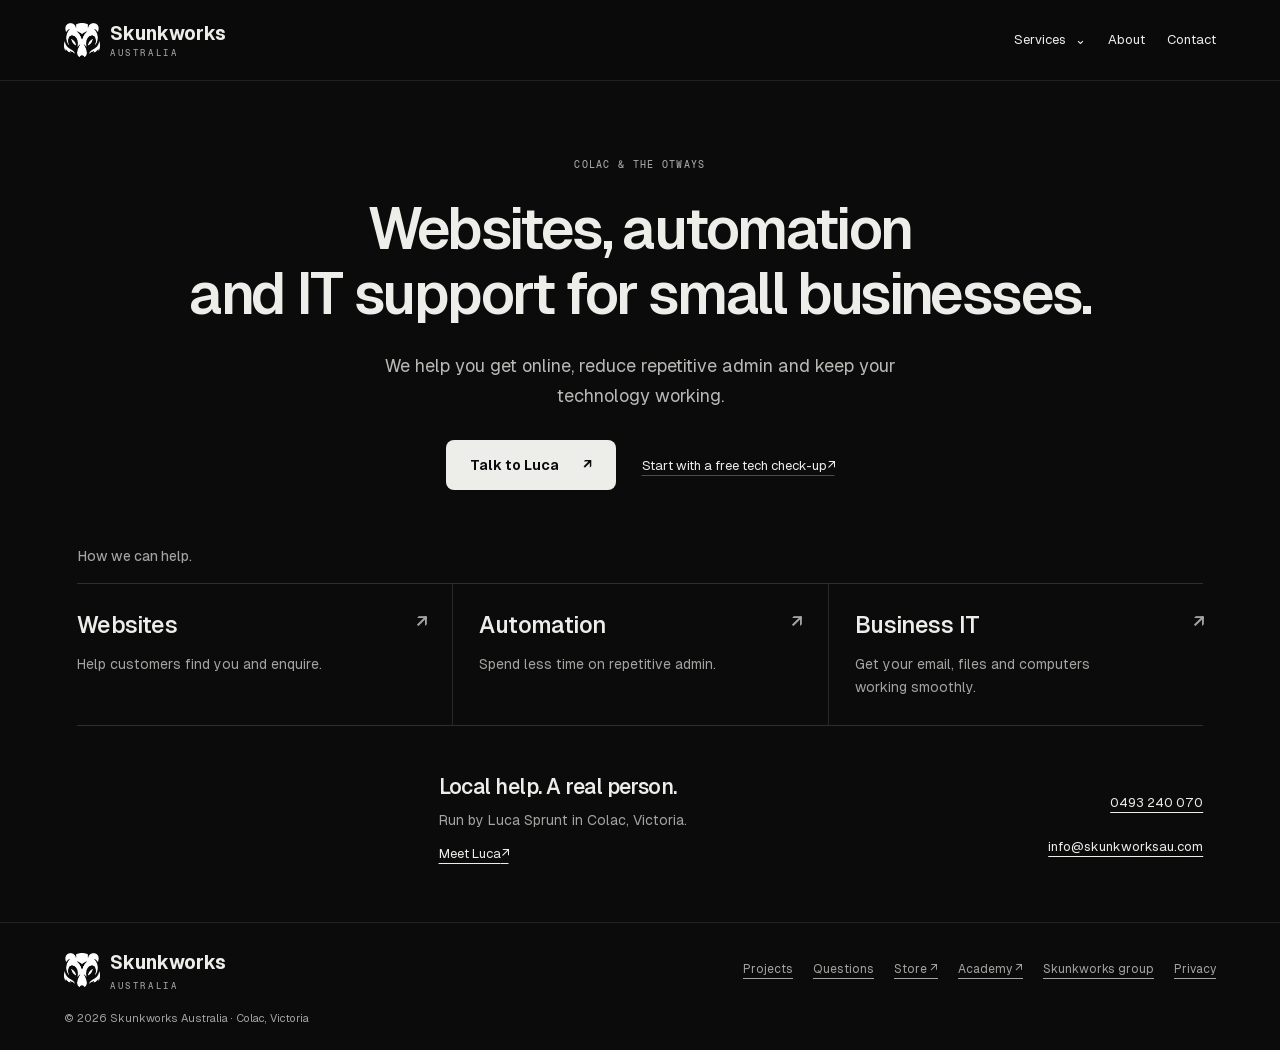
==== index.html @ ab848eff "Simplify homepage around clear services and a single primary action" ====
<!doctype html><html lang="en-AU"><head><meta charset="utf-8"><meta name="viewport" content="width=device-width,initial-scale=1"><title>Websites, automation & IT support | Skunkworks Australia</title><link rel="icon" href="assets/favicon.png"><meta name="description" content="Websites, automation and IT support for small businesses in Colac and the Otways. Talk to Luca or start with a free tech check-up."><meta name="theme-color" content="#0b0b0c"><link rel="canonical" href="https://www.skunkworksau.com/"><link rel="apple-touch-icon" href="assets/apple-touch-icon.png"><meta property="og:title" content="Websites, automation &amp; IT support | Skunkworks Australia"><meta property="og:description" content="Websites, automation and IT support for small businesses in Colac and the Otways. Talk to Luca or start with a free tech check-up."><meta property="og:type" content="website"><meta property="og:url" content="https://www.skunkworksau.com/"><meta property="og:image" content="https://www.skunkworksau.com/assets/og.jpg"><meta name="twitter:card" content="summary_large_image"><link rel="preload" href="assets/fonts/Geist-Variable.woff2" as="font" type="font/woff2" crossorigin><link rel="stylesheet" href="tokens.css"><link rel="stylesheet" href="clarity.css"><link rel="stylesheet" href="pages.css"><link rel="stylesheet" href="production.css"><link rel="stylesheet" href="home.css"></head><body class="minimal-home"><a class="skip" href="#main">Skip to content</a><header class="site-header"><a class="brand" href="index.html" aria-current="page"><img src="assets/skunk-mark.png" alt=""><span>Skunkworks<small>AUSTRALIA</small></span></a><div class="header-direct" aria-label="Contact Luca"><a href="tel:+61493240070" aria-label="Call Luca on 0493 240 070">Call</a><a href="mailto:info@skunkworksau.com" aria-label="Email Luca">Email</a></div><button data-menu-button class="menu-toggle" aria-expanded="false" aria-controls="site-navigation">Menu <span aria-hidden="true">☰</span></button><nav data-mobile-menu id="site-navigation" aria-label="Main navigation"><details class="services-menu"><summary>Services <span aria-hidden="true">⌄</span></summary><div><a href="services.html">All services</a><a href="websites.html">Websites & online presence</a><a href="automation.html">Automation & AI</a><a href="business-it.html">Business IT</a><a href="business-it.html#security">Security</a><a href="https://store.skunkworksau.com/">Store ↗</a><a href="https://www.skunkworksacademy.com/">Academy ↗</a></div></details><a href="about.html">About</a><a href="contact.html">Contact</a></nav></header><main id="main" tabindex="-1">
<section class="landing-hero" id="top">
<p class="eyebrow">COLAC &amp; THE OTWAYS</p>
<h1>Websites, automation<br>and IT support<br class="phone-break"> for small businesses.</h1>
<p class="landing-intro">We help you get online, reduce repetitive admin and keep your technology working.</p>
<div class="landing-actions" id="book"><a class="button" href="contact.html">Talk to Luca <span aria-hidden="true">↗</span></a><a id="check-up" href="checkup.html">Start with a free tech check-up <span aria-hidden="true">↗</span></a></div>
</section>
<section class="landing-services" id="services" aria-labelledby="service-heading"><span class="anchor-alias" id="solutions"></span><h2 id="service-heading">How we can help.</h2>
<div class="service-links">
<a href="websites.html"><h3>Websites <span aria-hidden="true">↗</span></h3><p>Help customers find you and enquire.</p></a>
<a href="automation.html"><h3>Automation <span aria-hidden="true">↗</span></h3><p>Spend less time on repetitive admin.</p></a>
<a href="business-it.html"><h3>Business IT <span aria-hidden="true">↗</span></h3><p>Get your email, files and computers working smoothly.</p></a>
</div></section>
<section class="landing-local" id="contact" aria-labelledby="local-heading"><span class="anchor-alias" id="company"></span><div><h2 id="local-heading">Local help. A real person.</h2><p>Run by Luca Sprunt in Colac, Victoria.</p><a href="about.html">Meet Luca <span aria-hidden="true">↗</span></a></div><div class="local-contact"><a href="tel:+61493240070">0493 240 070</a><a href="mailto:info@skunkworksau.com">info@skunkworksau.com</a></div></section>
</main><footer class="site-footer landing-footer"><a class="brand" href="index.html" aria-current="page"><img src="assets/skunk-mark.png" alt=""><span>Skunkworks<small>AUSTRALIA</small></span></a><div><a href="projects.html">Projects</a><a id="faq" href="services.html#faq">Questions</a><a id="family" href="https://store.skunkworksau.com/">Store ↗</a><a href="https://www.skunkworksacademy.com/">Academy ↗</a><a id="partners" href="about.html#partners">Skunkworks group</a><a href="privacy.html">Privacy</a></div><span>© 2026 Skunkworks Australia · Colac, Victoria</span></footer><script src="home.js"></script><script src="site-navigation.js"></script></body></html>
---- tokens.css ----
:root{color-scheme:light dark;--sw-bg:#fff;--sw-fg:#000;--sw-muted:rgb(0 0 0 / .66);--sw-line:rgb(0 0 0 / .16);--sw-soft:rgb(0 0 0 / .05);--sw-strong:rgb(0 0 0 / .34);--sw-shadow:0 20px 70px rgb(0 0 0 / .08);--sw-radius:20px;--sw-radius-sm:12px;--sw-shell:1240px;--sw-header:74px;--sw-font:Inter,'Segoe UI',Roboto,Helvetica,Arial,sans-serif;--sw-ease:cubic-bezier(.2,.8,.2,1)}@media(prefers-color-scheme:dark){:root{--sw-bg:#000;--sw-fg:#fff;--sw-muted:rgb(255 255 255 / .72);--sw-line:rgb(255 255 255 / .18);--sw-soft:rgb(255 255 255 / .07);--sw-strong:rgb(255 255 255 / .38);--sw-shadow:0 20px 70px rgb(255 255 255 / .04)}}html[data-theme=light]{--sw-bg:#fff;--sw-fg:#000;--sw-muted:rgb(0 0 0 / .66);--sw-line:rgb(0 0 0 / .16);--sw-soft:rgb(0 0 0 / .05);--sw-strong:rgb(0 0 0 / .34)}html[data-theme=dark]{--sw-bg:#000;--sw-fg:#fff;--sw-muted:rgb(255 255 255 / .72);--sw-line:rgb(255 255 255 / .18);--sw-soft:rgb(255 255 255 / .07);--sw-strong:rgb(255 255 255 / .38)}.sw-shell{width:min(calc(100% - 48px),var(--sw-shell));margin-inline:auto}.sw-button{display:inline-flex;align-items:center;justify-content:center;min-height:48px;padding:12px 20px;border:1px solid var(--sw-fg);border-radius:var(--sw-radius-sm);background:var(--sw-fg);color:var(--sw-bg);font:800 1rem var(--sw-font);text-decoration:none}.sw-button--secondary{background:var(--sw-bg);color:var(--sw-fg)}:focus-visible{outline:3px solid var(--sw-fg);outline-offset:3px}@media(max-width:620px){.sw-shell{width:min(calc(100% - 32px),var(--sw-shell))}}@media(prefers-reduced-motion:reduce){*,*::before,*::after{scroll-behavior:auto!important;animation-duration:.01ms!important;transition-duration:.01ms!important}}
---- clarity.css ----
@font-face{font-family:Geist;src:url('assets/fonts/Geist-Variable.woff2');font-display:swap}@font-face{font-family:Mono;src:url('assets/fonts/GeistMono-Medium.woff2');font-display:swap}*{box-sizing:border-box}:root{color-scheme:dark;scroll-behavior:smooth;scroll-padding-top:105px}body{margin:0;background:#0b0b0c;color:#ededea;font-family:Geist,Arial,sans-serif}a{color:inherit;text-underline-offset:5px}button{font:inherit;cursor:pointer}a,button{-webkit-tap-highlight-color:transparent}:focus-visible{outline:2px solid #fff;outline-offset:5px}.skip{position:fixed;top:-60px;left:20px;z-index:30;background:#fff;color:#111;padding:12px}.skip:focus{top:10px}header{position:sticky;top:0;z-index:20;display:flex;align-items:center;justify-content:space-between;padding:18px 5%;background:#0b0b0cf5;border-bottom:1px solid #ffffff18;gap:20px}.brand{display:flex;gap:10px;align-items:center;text-decoration:none;font-size:19px;font-weight:700}.brand img{width:36px}.brand small{display:block;font:9px Mono;letter-spacing:2.6px;color:#a3a3a0;margin-top:3px}nav{display:flex;align-items:center;gap:28px;font-size:13px}nav>a{text-decoration:none;padding-block:12px}.button{display:inline-flex;align-items:center;justify-content:center;min-height:44px;padding:14px 19px;background:#ededea;color:#0b0b0c;border-radius:8px;text-decoration:none;font-size:13px;font-weight:650;line-height:1.4}.hero{position:relative;overflow:hidden;padding:64px 7% 30px}.watermark{position:absolute;right:-4%;top:0;width:57%;opacity:.035;pointer-events:none}.eyebrow{position:relative;font:10px/1.6 Mono;letter-spacing:1.3px;color:#a3a3a0}h1{position:relative;font-size:clamp(40px,5.4vw,84px);line-height:1.04;letter-spacing:-.055em;font-weight:580;margin:24px 0}h1 span{color:#8a8a87}.lead{position:relative;max-width:640px;font-size:19px;line-height:1.6;color:#b8b8b4}.routes{position:relative;display:grid;grid-template-columns:repeat(3,1fr);border-top:1px solid #ffffff30;border-bottom:1px solid #ffffff30;margin-top:38px}.routes>a{position:relative;padding:25px 32px 25px 0;text-decoration:none;transition:background .2s}.routes>a+a{border-left:1px solid #ffffff20;padding-left:28px}.routes>a:hover{background:#ffffff05}.routes span{font:9px Mono;letter-spacing:1px;color:#8a8a87}.routes strong{display:block;font-size:21px;font-weight:550;margin:14px 0 10px;letter-spacing:-.025em}.routes p{color:#a3a3a0;font-size:14px;line-height:1.5;max-width:260px;margin:0}.routes b{position:absolute;right:12px;top:24px;font-size:17px}.hero-note{display:flex;justify-content:space-between;gap:20px;font-size:11px;color:#8a8a87;padding-top:24px}.service{display:grid;grid-template-columns:1fr 1fr;gap:10%;padding:90px 7%;border-bottom:1px solid #ffffff18}.service h2,.demo-heading h2,.about h2{font-size:clamp(32px,3.6vw,54px);font-weight:550;letter-spacing:-.045em;line-height:1.1;margin:17px 0 22px}.service p,.about>p{font-size:16px;line-height:1.7;color:#a3a3a0;max-width:540px}.service .button{margin-top:13px}.deliverables{padding-top:30px}h3{font-weight:550;letter-spacing:-.02em}.deliverables h3{font-size:20px;margin:0 0 25px}.deliverables ul{padding:0;list-style:none}.deliverables li{font-size:15px;line-height:1.6;padding:14px 0 14px 25px;border-top:1px solid #ffffff18;position:relative}.deliverables li:before{content:'↗';position:absolute;left:0;color:#8a8a87}.service .note,.note{font-size:12px;line-height:1.6;color:#8a8a87}.demo-section{padding:70px 7%;background:#101012;border-bottom:1px solid #ffffff18}.demo-heading{display:flex;align-items:center;justify-content:space-between;gap:60px}.demo-heading h2{margin-bottom:25px}.demo-heading>p{max-width:370px;font-size:14px;line-height:1.7;color:#a3a3a0}.demo-controls{display:flex;gap:8px;flex-wrap:wrap;margin:10px 0 30px}.demo-controls button{min-height:44px;padding:10px 15px;background:none;border:1px solid #ffffff25;border-radius:7px;color:#a3a3a0;font-size:12px}.demo-controls button[aria-pressed=true]{background:#ededea;color:#0b0b0c;border-color:#ededea}#play{margin-left:auto}.demo{display:grid;grid-template-columns:30% minmax(0,1fr);gap:4%;align-items:center;min-height:480px}.demo-copy h3{font-size:30px;line-height:1.15;margin:20px 0;letter-spacing:-.035em}.demo-copy p{font-size:14px;line-height:1.7;color:#a3a3a0}.demo-progress{height:1px;background:#ffffff25;margin-top:30px}.demo-progress span{display:block;height:1px;background:#ededea;width:0}.visual{position:relative;height:450px;perspective:1200px;min-width:0}#browser{position:absolute;inset:0 auto auto 0;width:100%;border:1px solid #ffffff30;border-radius:10px;overflow:hidden;background:#171719;transform-origin:20% 50%;box-shadow:0 25px 60px #0004}.chrome{height:32px;display:flex;gap:5px;align-items:center;padding:0 12px}.chrome i{width:5px;height:5px;border-radius:50%;background:#666}.chrome span{margin:auto;font:9px Mono;color:#8a8a87}.chrome b{font-size:12px}.webbody{background:#e2e1da;color:#282a24;padding:22px}.webnav{display:flex;justify-content:space-between;align-items:center;font-size:8px}.webnav b{font-size:16px;letter-spacing:1px}.webnav b span{display:block;font-size:6px;margin-top:4px;letter-spacing:1.6px}.webhero{display:grid;grid-template-columns:1fr 1fr;gap:15px;padding:25px 0}.webhero small{font:6px Mono}.webhero h2{font-size:54px;line-height:.95;letter-spacing:-3px;margin:18px 0}.webhero p{font-size:11px;line-height:1.5}.webhero .button{background:#292c26;color:#e2e1da;font-size:9px;padding:9px 12px;min-height:0}.garden{position:relative;overflow:hidden;background:#b6bab0;border-radius:100px 100px 0 0;min-height:250px}.sun{position:absolute;width:70px;height:70px;border-radius:50%;background:#deddd3;top:30px;right:20px}.arch{position:absolute;width:65%;height:80%;border-radius:100px 100px 0 0;bottom:0;left:10%;border:25px solid #8c9186;background:#626d5e}.ground{position:absolute;bottom:0;height:45px;width:100%;background:#777969;transform:skewY(-12deg)}.stem{position:absolute;bottom:10px;width:7px;background:#303e32;height:110px;z-index:1;transform:rotate(-20deg);left:40%}.stem:after,.stem:before{content:'';position:absolute;top:20px;left:-34px;width:38px;height:65px;background:#4a5b48;border-radius:100% 0 100% 0}.stem:after{left:4px;top:0;transform:scaleX(-1)}.s2{left:70%;height:145px;transform:rotate(15deg)}.s3{left:22%;height:80px}.webfoot{display:flex;justify-content:space-between;border-top:1px solid #282a2430;padding-top:13px;font-size:9px}.node{position:absolute;left:23%;top:13%;width:220px;padding:20px;background:#1a1a1d;border:1px solid #ffffff40;border-radius:9px;z-index:4;opacity:0;visibility:hidden}.nodehead{display:flex;gap:9px;align-items:center}.nodehead small{font:7px Mono}.dot{width:5px;height:5px;border-radius:50%;background:#ededea;margin-left:auto}.node h3{font-size:23px;line-height:1.15}.field{border-top:1px solid #ffffff18;padding:11px 0}.field small{display:block;font:7px Mono;color:#8a8a87;margin-bottom:7px}.field strong{font-size:12px;font-weight:450}.received{border:1px solid #ffffff20;padding:9px;margin-top:8px;font-size:9px}.connectors{position:absolute;inset:0;width:100%;height:100%;opacity:0}.connectors path{stroke:#bdbdba;stroke-width:1;fill:none;stroke-dasharray:900;stroke-dashoffset:900}.tasks{position:absolute;right:0;top:4%;width:46%;height:90%;display:flex;flex-direction:column;justify-content:space-between}.task{display:flex;align-items:flex-start;gap:8px;background:#131315;border:1px solid #ffffff26;border-radius:8px;padding:18px 12px;opacity:0;visibility:hidden}.task>span{font:9px Mono;color:#8a8a87}.task small{font:7px Mono;color:#a3a3a0}.task h3{font-size:13px;margin:8px 0}.task p{font-size:11px;line-height:1.5;color:#8a8a87;margin:0}.task b{margin-left:auto;font-size:10px}.demo-note{font:9px/1.6 Mono;color:#8a8a87;margin:20px 0 0}.checkup{background:#131315}.checkup-steps{padding-top:25px}.checkup-steps article{display:flex;gap:20px;border-top:1px solid #ffffff20;padding:20px 0}.checkup-steps article>span{font:11px Mono;color:#8a8a87;margin-top:5px}.checkup-steps h3{font-size:18px;margin:0}.checkup-steps p{font-size:14px;margin:10px 0 0}.about{padding:85px 7%}.about>p{max-width:670px}.about-links{display:flex;gap:30px;margin:25px 0;font-size:15px}footer{padding:30px 5%;display:flex;align-items:center;gap:30px;justify-content:space-between;border-top:1px solid #ffffff18;font-size:11px;color:#a3a3a0}footer .brand{color:#ededea}
@media(max-width:800px){:root{scroll-padding-top:90px}header{padding:13px 20px}.brand{font-size:16px}.brand img{width:30px}nav{gap:14px}nav>a:not(.button){display:none}nav .button{font-size:11px;padding:10px 12px}.hero{padding:45px 6% 25px}.hero .eyebrow{font-size:9px}.watermark{width:90%;right:-30%}h1{font-size:clamp(36px,7vw,55px)}.lead{font-size:17px}.routes{grid-template-columns:1fr;margin-top:28px}.routes>a,.routes>a+a{border-left:0;padding:20px 30px 20px 0}.routes>a+a{border-top:1px solid #ffffff20}.routes strong{font-size:20px;margin:9px 0}.routes p{max-width:100%;font-size:14px}.hero-note{flex-wrap:wrap;font-size:11px;gap:10px}.service{grid-template-columns:1fr;gap:20px;padding:55px 6%}.service h2{font-size:36px}.service p{font-size:15px}.deliverables{padding-top:5px}.demo-section{padding:50px 6%}.demo-heading{display:block}.demo-heading h2{font-size:33px}.demo-heading>p{max-width:100%}.demo-controls{gap:6px;margin-bottom:20px}.demo-controls button{font-size:11px;padding:9px 11px}#play{margin-left:0}.demo{display:block;min-height:0}.demo-copy h3{font-size:25px;margin:12px 0}.demo-copy h3 br{display:none}.demo-copy p{font-size:14px}.demo-progress{margin:20px 0 25px}.visual{height:390px}.webbody{padding:14px}.webhero{padding:18px 0}.webhero h2{font-size:42px}.garden{min-height:220px}.webnav>span{font-size:6px}.webnav b{font-size:13px}.webhero small{font-size:5px}.node{width:47%;left:23%;padding:12px;top:16%}.node h3{font-size:18px}.nodehead small{font-size:6px}.nodehead{gap:5px}.tasks{width:47%;height:90%;top:5%}.task{padding:13px 9px}.task>span{display:none}.task h3{font-size:12px}.task p{font-size:10px}.task small{font-size:6px}.field strong{font-size:11px}.demo-note{font-size:8px}.checkup-steps{padding-top:0}.about{padding:55px 6%}.about h2{font-size:38px}.about-links{flex-wrap:wrap;gap:20px}footer{flex-wrap:wrap;padding:30px 6%;gap:20px}footer>span{width:100%;order:3}}
@media(max-width:360px){header{padding-inline:14px}.brand{font-size:14px}.brand img{width:27px}.brand small{font-size:7px}nav .button{font-size:10px;padding:10px}h1{font-size:35px}.visual{height:365px}.webhero h2{font-size:36px}.garden{min-height:195px}.node{padding:9px}.node h3{font-size:16px}.task{padding:10px 8px}.task p{font-size:9px}.received{font-size:8px;padding:7px}}
@media(prefers-reduced-motion:reduce){:root{scroll-behavior:auto}}body.reduced{scroll-behavior:auto}
/* Normal document flow leaves the small-screen demonstration room to breathe. */
@media(max-width:800px){.visual{height:440px}}
@media(max-width:360px){.visual{height:420px}}

/* Visual service examples share the existing monochrome brand. */
.hero{display:grid;grid-template-columns:1.05fr 1fr;gap:0 5%;align-items:center}.hero-copy{position:relative;z-index:1;min-width:0}.hero h1{font-size:clamp(38px,4.7vw,74px)}.hero .lead{font-size:17px;max-width:530px}.hero .routes,.hero-note,.everyday-link{grid-column:1/-1}.hero .watermark{opacity:.018}.hero-preview{position:relative;min-width:0;padding:28px 0 64px}.preview-label{font:8px/1.5 Mono;letter-spacing:1px;color:#a3a3a0;margin-bottom:14px}.hero-desktop{width:91%;transform:rotate(-2deg);box-shadow:0 22px 70px #0006}.sample-site{background:#e2e1da;border:1px solid #ffffff30;border-radius:9px;overflow:hidden;color:#282a24}.sample-bar{height:27px;display:flex;align-items:center;justify-content:space-between;padding:0 10px;background:#1a1a1d;color:#8a8a87;font:7px Mono}.sample-bar>span:first-child{letter-spacing:2px}.sample-page{padding:20px}.sample-brand{font-size:13px;font-weight:750;letter-spacing:1px}.sample-brand small{display:block;font:5px Mono;letter-spacing:1.5px;margin-top:4px}.sample-layout{display:grid;grid-template-columns:1fr 1fr;gap:15px;padding:23px 0 17px}.sample-kicker{font:5px Mono;letter-spacing:.6px}.sample-layout h3{font-size:clamp(32px,3.8vw,54px);line-height:.95;font-weight:550;letter-spacing:-.055em;margin:15px 0}.sample-layout p{font:10px/1.5 Geist;color:#45483f}.sample-action{display:inline-block;background:#30372e;color:#ededea;padding:10px;font-size:7px;border-radius:4px;margin-top:8px}.sample-layout .garden{min-height:195px;border-radius:90px 90px 0 0}.sample-footer{font-size:7px;border-top:1px solid #282a2430;padding-top:11px}.hero-phone{position:absolute;width:24%;right:0;top:95px;border:4px solid #29292c;border-radius:20px;background:#e2e1da;color:#282a24;padding:10px 8px;transform:rotate(5deg);box-shadow:0 15px 35px #0005}.phone-speaker{height:4px;width:35%;border-radius:5px;background:#29292c;margin:-3px auto 12px}.phone-brand{font:6px Mono;font-weight:700}.hero-phone strong{display:block;font-size:26px;line-height:.95;letter-spacing:-1px;margin:13px 0}.hero-phone .garden{min-height:100px;height:100px;border-radius:50px 50px 0 0}.hero-phone .arch{border-width:12px}.hero-phone .sun{width:35px;height:35px;top:10px;right:5px}.hero-phone .stem{transform:scale(.55);transform-origin:bottom}.hero-phone>span{display:block;background:#30372e;color:#ededea;font-size:5px;padding:8px 4px;margin-top:8px}.hero-receipt{position:absolute;left:4%;right:10%;bottom:25px;display:flex;align-items:center;gap:12px;padding:15px;background:#1a1a1d;border:1px solid #ffffff30;border-radius:8px;box-shadow:0 15px 35px #0005}.receipt-icon{border:1px solid #ffffff30;padding:8px;border-radius:6px}.hero-receipt small{display:block;font:7px Mono;letter-spacing:.6px;color:#a3a3a0}.hero-receipt strong{display:block;font-size:12px;font-weight:500;margin:7px 0}.hero-receipt div>span{font-size:10px;color:#a3a3a0}.hero-receipt>b{margin-left:auto;font-size:12px}.hero-preview>.visual-caption{position:absolute;bottom:-2px;left:0}.visual-caption{font:9px/1.6 Mono;color:#8a8a87;margin:14px 0}.everyday-link{font-size:12px;color:#a3a3a0;margin-top:18px;justify-self:start}.hero-note{width:100%}.hero .routes{margin-top:24px}.website-showcase,.automation-showcase,.report-showcase{min-width:0}.showcase-top{display:flex;justify-content:space-between;align-items:center;gap:12px;margin-bottom:18px}.showcase-top>.eyebrow{font-size:8px;letter-spacing:.8px}.showcase-top>div{display:flex;gap:3px;padding:3px;border:1px solid #ffffff26;border-radius:8px;flex:none}.showcase-top button{background:transparent;border:0;min-height:38px;padding:7px 12px;color:#a3a3a0;font-size:11px;border-radius:5px}.showcase-top button[aria-pressed=true]{background:#ededea;color:#0b0b0c}.device-preview{width:100%;margin:0 auto;transition:width .5s cubic-bezier(.16,1,.3,1)}.device-preview.phone-view{width:220px;max-width:100%;border:5px solid #29292c;border-radius:23px;overflow:hidden}.phone-view .sample-layout{grid-template-columns:1fr}.phone-view .sample-layout h3{font-size:37px}.phone-view .sample-layout h3 br{display:none}.phone-view .sample-layout .garden{min-height:180px}.phone-view .sample-site{border:0;border-radius:0}.phone-view .sample-page{padding:15px}.phone-view .sample-kicker{font-size:5px}.service-tags{display:flex;flex-wrap:wrap;gap:8px}.service-tags>span{font-size:10px;padding:8px 10px;border:1px solid #ffffff20;border-radius:5px;color:#a3a3a0}.automation-showcase{padding:23px;border:1px solid #ffffff20;background:#131315;border-radius:12px}.process-title{font-size:14px;color:#a3a3a0;margin:22px 0}.process-node{display:flex;gap:14px;align-items:center;padding:17px 14px;background:#1a1a1d;border:1px solid #ffffff26;border-radius:8px}.process-node>span{font:11px Mono;flex:none;width:24px;height:24px;display:grid;place-items:center;border:1px solid #ffffff25;border-radius:5px;color:#a3a3a0}.process-node strong{display:block;font-size:14px;font-weight:500}.process-node small{display:block;font-size:11px;line-height:1.5;color:#a3a3a0;margin-top:6px}.process-node b{margin-left:auto;font-size:11px}.process-link{font:9px/1.6 Mono;color:#8a8a87;padding:12px 0 12px 22px}.process.before .process-node{background:transparent;border-style:dashed}.process[hidden]{display:none}.process:not([hidden]) .process-node{animation:node-arrive .45s both}.process:not([hidden]) .process-node:nth-of-type(4){animation-delay:.1s}.process:not([hidden]) .process-node:nth-of-type(6){animation-delay:.2s}@keyframes node-arrive{from{opacity:0;transform:translateY(10px)}to{opacity:1;transform:translateY(0)}}.report-paper{background:#e7e6df;color:#262822;padding:30px;border-radius:3px;box-shadow:0 20px 60px #0004;transform:rotate(1deg)}.report-top{display:flex;gap:10px;align-items:center;border-bottom:1px solid #26282230;padding-bottom:18px}.report-top img{width:29px;filter:brightness(0)}.report-top>span{font:8px/1.7 Mono;letter-spacing:1px}.report-top small{font-size:6px;color:#616458}.report-top b{margin-left:auto;font:7px Mono;border:1px solid #26282240;padding:6px}.report-paper h3{font-size:30px;line-height:1.05;font-weight:550;letter-spacing:-.04em;margin:24px 0 12px}.report-paper .report-for{font:10px/1.6 Geist;color:#616458;margin:0 0 22px}.report-finding{border-top:1px solid #26282225;padding:16px 0}.report-finding>span{font:7px Mono;letter-spacing:.8px;color:#616458}.report-finding strong{display:block;font-size:14px;font-weight:600;margin-top:9px}.report-finding p{font:12px/1.5 Geist;color:#55594d;margin:8px 0 0}.report-bottom{border-top:1px solid #26282230;padding-top:16px;font:8px/1.6 Mono;color:#616458}.checkup-summary{display:flex;flex-wrap:wrap;gap:14px;font-size:11px;color:#a3a3a0}
@media(min-width:1200px){.hero-preview{padding-block:35px 75px}.hero-phone{top:110px}.sample-layout .garden{min-height:235px}}
@media(max-width:800px){.hero{display:flex;flex-direction:column;align-items:stretch;padding-top:35px}.hero-copy{order:0}.hero .routes{order:1}.everyday-link{order:2;line-height:1.6}.hero-preview{order:3;width:min(100%,540px);margin:24px auto 0;padding:25px 0 80px}.hero-note{order:4}.hero h1{font-size:clamp(35px,8vw,55px)}.hero .lead{font-size:17px}.hero-desktop{width:88%;transform:rotate(-1deg)}.sample-page{padding:16px}.sample-layout{gap:12px;padding:20px 0 14px}.sample-layout h3{font-size:42px}.sample-layout .garden{min-height:195px}.hero-phone{width:27%;top:90px}.hero-phone strong{font-size:25px}.hero-receipt{left:0;right:7%;bottom:25px;padding:12px}.hero-preview>.visual-caption{font-size:8px}.hero .routes{margin-top:20px}.website-showcase{margin-top:8px}.showcase-top{gap:8px;flex-wrap:wrap}.showcase-top button{min-height:44px}.sample-brand{font-size:13px}.automation-showcase{padding:18px}.process-node{padding:15px 11px;gap:10px}.process-node strong{font-size:13px}.process-node small{font-size:11px}.process-link{font-size:8px;padding:12px 0 12px 15px}.process-title{font-size:13px}.report-paper{padding:23px;transform:none}.report-paper h3{font-size:29px}.report-finding p{font-size:12px}.report-showcase{margin-top:8px}.checkup-summary{font-size:10px;gap:12px}.service{gap:30px}.service .note{font-size:12px}.report-paper .report-for{font-size:10px}.report-finding>span{font-size:8px}}
@media(max-width:360px){.sample-page{padding:12px}.sample-layout h3{font-size:35px}.sample-layout .garden{min-height:165px}.sample-kicker{font-size:4px}.sample-action{font-size:6px;padding:8px}.sample-layout p{font-size:9px}.hero-phone{border-width:3px;padding:8px 5px;top:87px}.hero-phone strong{font-size:21px}.hero-phone .garden{min-height:80px;height:80px}.hero-receipt{gap:8px}.hero-receipt strong{font-size:11px}.hero-receipt div>span{font-size:9px}.hero-receipt small{font-size:6px}.showcase-top>.eyebrow{font-size:7px}.automation-showcase{padding:14px}.report-paper{padding:20px}.report-top>span{font-size:7px}.report-top small{font-size:5px}.report-top{gap:8px}.report-top img{width:23px}}
@media(prefers-reduced-motion:reduce){.device-preview{transition:none}.process:not([hidden]) .process-node{animation:none}}body.reduced .device-preview{transition:none}body.reduced .process:not([hidden]) .process-node{animation:none}
.service .visual-caption{font:10px/1.6 Mono;color:#8a8a87;margin:14px 0}

/* Compact opening; one preview per service, one controlled moving workflow. */
.hero{display:block;padding:36px 7% 24px}.hero-copy{display:grid;grid-template-columns:1.12fr 1fr;column-gap:6%;align-items:center}.hero-copy>.eyebrow{grid-column:1/-1;font-size:10px}.hero h1{font-size:clamp(36px,4.2vw,62px);line-height:1.02;margin:18px 0 20px}.hero .lead{font-size:17px;line-height:1.6;margin:12px 0;max-width:480px}.hero .routes{margin-top:8px}.hero .routes>a{padding-top:20px;padding-bottom:20px}.hero .routes strong{font-size:20px;margin:10px 0 8px}.hero .routes p{font-size:13px}.hero-note{padding-top:14px}.everyday-link{display:inline-block;margin-top:14px;font-size:12px}.hero .watermark{width:38%;right:0;top:-30px}.website-showcase .showcase-top>.eyebrow{font-size:10px;color:#ededea}.device-preview .sample-action{background:#c7cbc1;color:#30372e;border:1px solid #30372e30}.workflow-actions{display:flex;gap:8px;align-items:center;flex-wrap:wrap;padding-top:2px;border-bottom:1px solid #ffffff18;padding-bottom:15px;margin-bottom:15px}.workflow-actions button{min-height:44px;padding:9px 12px;border:1px solid #ffffff30;border-radius:6px;background:none;color:#ededea;font:11px Geist}.workflow-actions button:first-child{background:#ededea;color:#0b0b0c}.workflow-actions>span{display:block;width:100%;font:11px/1.5 Geist;color:#a3a3a0;margin-top:3px}.process:not([hidden]) .process-node{animation:none}.flow-playing .process.after .process-node{animation:workflow-step .55s both}.flow-playing .process.after .process-node:nth-child(2){animation-delay:0s}.flow-playing .process.after .process-node:nth-child(4){animation-delay:.8s}.flow-playing .process.after .process-node:nth-child(6){animation-delay:1.6s}.flow-playing .process.after .process-link{animation:workflow-step .45s both;animation-delay:.5s}.flow-playing .process.after .process-link:nth-child(5){animation-delay:1.3s}@keyframes workflow-step{from{opacity:.12;transform:translateY(12px);border-color:#ffffff10}to{opacity:1;transform:translateY(0);border-color:#ffffff50}}.process-title{margin-top:10px}
@media(max-width:800px){.hero{padding:24px 6% 22px}.hero-copy{display:block}.hero-copy>.eyebrow{font-size:9px;letter-spacing:.8px}.hero h1{font-size:38px;margin:14px 0}.hero .lead{font-size:15px;line-height:1.5;margin:0 0 19px}.hero .routes{margin-top:0}.hero .routes>a,.hero .routes>a+a{padding:13px 25px 13px 0}.hero .routes strong{font-size:18px;margin:6px 0}.hero .routes span{font-size:8px}.hero .routes p{font-size:12px;line-height:1.45}.hero .routes b{top:17px}.everyday-link{font-size:11px;line-height:1.5;margin-top:12px}.hero-note{font-size:10px;padding-top:12px;gap:8px}.hero .watermark{width:80%;top:0;right:-25%}.automation-showcase .showcase-top{margin-bottom:12px}.workflow-actions button{font-size:11px}.website-showcase .showcase-top>.eyebrow{font-size:9px}.service{padding-top:50px;padding-bottom:50px}}
@media(max-width:360px){.hero{padding-top:18px}.hero h1{font-size:31px;margin:10px 0}.hero .lead{font-size:13px;margin-bottom:14px}.hero .routes>a,.hero .routes>a+a{padding-block:10px}.hero .routes strong{font-size:16px;margin:5px 0}.hero .routes p{font-size:11px}.hero .routes b{top:13px}.hero-copy>.eyebrow{font-size:8px;letter-spacing:.3px}.hero-note{font-size:9px}.hero .routes span{font-size:7px}.workflow-actions{gap:6px}}
@media(prefers-reduced-motion:reduce){.flow-playing .process.after .process-node,.flow-playing .process.after .process-link{animation:none}}body.reduced .flow-playing .process.after .process-node,body.reduced .flow-playing .process.after .process-link{animation:none}
---- pages.css ----
.menu-toggle{display:none}.site-header nav{gap:22px}.site-header nav>a[aria-current=page]{text-decoration:underline;text-underline-offset:6px}.services-menu{position:relative;font-size:13px}.services-menu summary{cursor:pointer;list-style:none;min-height:44px;display:flex;align-items:center;gap:9px}.services-menu summary::-webkit-details-marker{display:none}.services-menu>div{position:absolute;top:48px;left:-16px;min-width:245px;background:#1a1a1d;border:1px solid #ffffff30;border-radius:9px;padding:7px;box-shadow:0 15px 40px #0006}.services-menu a{display:block;padding:13px 12px;min-height:44px;border-radius:5px;text-decoration:none;font-size:13px}.services-menu a:hover,.services-menu a[aria-current=page]{background:#ffffff0b}.site-footer>div{display:flex;gap:15px;flex-wrap:wrap;max-width:450px}.site-footer a{line-height:1.6}.page-intro{padding:38px 7% 45px;border-bottom:1px solid #ffffff18}.breadcrumb{display:inline-block;font-size:11px;color:#8a8a87;margin-bottom:25px}.page-intro h1{font-size:clamp(37px,4.7vw,68px);max-width:950px;margin:19px 0 24px}.page-intro .lead{max-width:760px;font-size:18px}.page-section{padding:65px 7%;border-bottom:1px solid #ffffff18}.page-section>h2,.end-cta h2{font-size:clamp(29px,3vw,43px);font-weight:550;letter-spacing:-.04em;line-height:1.1;margin:15px 0 30px}.step-grid{display:grid;grid-template-columns:repeat(3,minmax(0,1fr));gap:24px;margin-top:30px}.step-grid article{border-top:1px solid #ffffff25;padding:23px 0 0}.step-grid h3{font-size:19px;font-weight:550;margin:13px 0}.step-grid p,.page-section>p,.about-detail p,.project-feature p,.end-cta p{font-size:15px;line-height:1.7;color:#a3a3a0}.step-grid:has(article:nth-child(4)){grid-template-columns:repeat(4,minmax(0,1fr))}.scope{background:#101012}.faq{max-width:1050px}.faq details{border-top:1px solid #ffffff20}.faq summary{cursor:pointer;padding:22px 30px 22px 0;min-height:44px;line-height:1.5;font-size:16px}.faq details p{font-size:15px;line-height:1.7;color:#a3a3a0;padding:0 20px 20px 0;margin:0}.end-cta{display:flex;align-items:center;justify-content:space-between;gap:35px;padding:55px 7%;background:#131315}.end-cta h2{margin:0 0 15px}.end-cta p{margin:0}.end-cta .button{flex:none}.it-example,.about-detail,.project-feature{display:grid;grid-template-columns:1fr 1fr;gap:8%;align-items:center}.it-example h2,.about-detail h2,.project-feature h2{font-size:clamp(30px,3vw,45px);font-weight:550;line-height:1.12;letter-spacing:-.04em}.it-example p{line-height:1.7;color:#a3a3a0}.it-checklist{background:#131315;border:1px solid #ffffff20;border-radius:10px;padding:24px}.it-checklist>div{display:flex;gap:20px;align-items:center;padding:22px 0;border-bottom:1px solid #ffffff18}.it-checklist>div:last-child{border:0}.it-checklist span{font:11px Mono;color:#8a8a87}.it-checklist strong{font-size:16px;font-weight:500}.owner-mark{display:flex;flex-direction:column;align-items:center;gap:30px;padding:50px;background:#131315;border:1px solid #ffffff15;border-radius:12px}.owner-mark img{width:160px;max-width:80%;opacity:.7}.owner-mark span{font:10px Mono;letter-spacing:2px;color:#8a8a87}.project-status{display:inline-block;padding:9px 12px;border:1px solid #ffffff30;border-radius:5px;font:9px/1.5 Mono;letter-spacing:.6px}.project-feature dl{border-top:1px solid #ffffff20;margin-top:25px}.project-feature dt{font-size:12px;color:#ededea;margin-top:22px;font-weight:600}.project-feature dd{font-size:14px;color:#a3a3a0;line-height:1.7;margin:8px 0 0}.project-feature .note{font-size:11px}.forrest-preview{position:relative;height:420px;background:#172b24;border:1px solid #ffffff20;border-radius:10px;overflow:hidden}.road{position:absolute;left:0;right:0;height:150px;bottom:0;background:#777c74;transform:skewY(-8deg)}.road:after{content:'';position:absolute;top:70px;left:0;right:0;border-top:3px dashed #d8d9c4}.tree{position:absolute;top:-10px;width:0;height:0;border-left:80px solid transparent;border-right:80px solid transparent;border-bottom:250px solid #294537;filter:drop-shadow(0 20px 0 #203c30)}.tree-a{left:-50px}.tree-b{right:-30px;top:-65px}.tree-c{left:70px;top:-100px;transform:scale(.7)}.shop{position:absolute;left:15%;right:12%;top:32%;background:#d9d9c6;color:#19352a;text-align:center;box-shadow:0 15px 40px #0004;transform:rotate(-2deg)}.shop-sign{padding:13px;background:#e7e4d4;font:11px Mono;letter-spacing:2px;border-bottom:4px solid #31523c}.shop-sign strong{font:700 24px Geist;letter-spacing:-1px}.shop-front{display:flex;gap:10px;padding:15px;background:repeating-linear-gradient(90deg,#d5d0bd 0px,#d5d0bd 17px,#c3bea9 18px,#c3bea9 19px)}.shop-front i{flex:1;height:65px;background:#304e45;border:5px solid #ebe7d5}.shop-front i:nth-child(2){background:#19352a;flex:.7}.shop>span{display:block;font:7px Mono;letter-spacing:1px;padding:9px;background:#31523c;color:#e7e4d4}.scene-stops{position:absolute;left:20px;right:20px;bottom:18px;display:flex;justify-content:space-between;gap:10px}.scene-stops span{font:9px Mono;color:#e7e4d4;padding:8px 10px;background:#19352ae6;border:1px solid #ffffff30;border-radius:5px}.contact-layout{display:grid;grid-template-columns:1.3fr .8fr;gap:9%;align-items:start}form label{display:block;font-size:13px;line-height:1.6;margin-bottom:20px}form input,form select,form textarea{display:block;box-sizing:border-box;width:100%;margin-top:8px;padding:12px;background:#131315;color:#ededea;border:1px solid #68686a;border-radius:7px;font:15px/1.5 Geist;min-height:46px}form textarea{resize:vertical}.form-row{display:grid;grid-template-columns:1fr 1fr;gap:20px}form .button{border:0;font:600 13px Geist;cursor:pointer}.form-explainer{font-size:12px;line-height:1.6;color:#a3a3a0;max-width:520px}.contact-aside{padding:25px;border:1px solid #ffffff20;border-radius:10px;background:#131315}.contact-aside h2{font-size:25px;line-height:1.2;letter-spacing:-.03em;font-weight:550;margin-top:0}.contact-aside>a{display:block;font-size:14px;overflow-wrap:anywhere;margin:17px 0}.contact-aside p,.contact-aside li{font-size:13px;line-height:1.7;color:#a3a3a0}.contact-aside ol{padding-left:20px}.contact-aside li{padding:7px 0}.contact-aside h3{font-size:17px;margin-top:30px}#draft-result{margin-top:30px;padding:20px;border:1px solid #ffffff30;border-radius:8px;background:#131315}#draft-result h3{font-size:19px}#draft-result p{font-size:13px;line-height:1.6;color:#a3a3a0}#copy-draft{padding:11px 14px;min-height:44px;border:1px solid #ffffff40;border-radius:6px;background:transparent;color:#ededea}#copy-status{min-height:20px}.privacy-copy{max-width:950px}.privacy-copy h2{font-size:25px;margin-top:40px}.privacy-copy h2:first-child{margin-top:0}.privacy-copy p{font-size:15px;line-height:1.8;color:#a3a3a0}
@media(max-width:1000px){.site-header{gap:15px}.site-header nav{gap:15px;font-size:12px}.site-header .brand{font-size:16px}.site-header .button{font-size:12px;padding-inline:13px}.step-grid:has(article:nth-child(4)){grid-template-columns:repeat(2,minmax(0,1fr))}}
@media(max-width:800px){.site-header{padding:12px 6%;position:sticky;min-height:70px}.menu-toggle{display:flex;align-items:center;gap:13px;background:transparent;border:1px solid #ffffff30;border-radius:7px;color:#ededea;padding:11px 14px;min-height:44px;font-size:13px}.site-header nav{display:none;position:absolute;top:100%;left:0;right:0;max-height:calc(100svh - 70px);overflow:auto;background:#131315;border-block:1px solid #ffffff25;padding:12px 6% 20px}.site-header nav.open{display:flex;flex-direction:column;align-items:stretch;gap:0}.site-header nav>a:not(.button){display:block;min-height:44px;padding:13px 8px;border-bottom:1px solid #ffffff15;font-size:15px}.site-header nav>a.button{display:flex;margin-top:13px;font-size:14px}.services-menu{font-size:15px}.services-menu summary{padding:12px 8px;border-bottom:1px solid #ffffff15;font-size:15px;justify-content:space-between}.services-menu>div{position:static;background:#0b0b0c;border:none;border-radius:6px;box-shadow:none;min-width:0;padding:5px 8px;margin:5px 0}.services-menu a{font-size:14px;min-height:44px;padding-left:16px}.page-intro{padding:25px 6% 30px}.page-intro h1{font-size:36px;overflow-wrap:normal}.page-intro .lead{font-size:16px}.breadcrumb{margin-bottom:18px}.page-section{padding:42px 6%}.page-section>h2{font-size:30px}.step-grid,.step-grid:has(article:nth-child(4)){grid-template-columns:1fr;gap:16px;margin-top:20px}.step-grid article{padding-top:17px}.step-grid h3{font-size:20px}.step-grid p{font-size:14px;margin-bottom:0}.end-cta{display:block;padding:40px 6%}.end-cta h2{font-size:30px}.end-cta .button{margin-top:22px}.it-example,.about-detail,.project-feature,.contact-layout{grid-template-columns:1fr;gap:30px}.it-example h2,.about-detail h2,.project-feature h2{font-size:32px}.it-checklist{padding:20px}.owner-mark{padding:35px}.owner-mark img{width:100px}.about-detail .about-links{font-size:14px;overflow-wrap:anywhere}.forrest-preview{height:330px}.shop-sign strong{font-size:22px}.project-feature .button{font-size:12px}.form-row{grid-template-columns:1fr;gap:0}.contact-aside{padding:22px}form input,form select,form textarea{font-size:16px}.form-explainer{font-size:12px}.contact-layout{gap:35px}.site-footer>div{gap:15px 20px}.site-footer>span{order:3}.site-footer>.brand{width:100%}.faq summary{font-size:15px;padding-block:19px}.faq details p{font-size:14px}.privacy-copy h2{font-size:24px}}
@media(max-width:360px){.page-intro h1{font-size:32px}.page-intro .lead{font-size:15px}.project-status{font-size:8px}.forrest-preview{height:290px}.shop{left:10%;right:10%}.shop-sign strong{font-size:21px}.shop-front{padding:12px;gap:7px}.shop-front i{height:45px}.scene-stops{left:12px;right:12px}.scene-stops span{font-size:8px;padding:7px}.contact-aside>a{font-size:13px}}

/* Put the next action beside the first explanation, not below a long page. */
.header-direct{display:none}.intro-actions{display:flex;align-items:center;flex-wrap:wrap;gap:12px 22px;margin-top:22px}.intro-actions>a:not(.button){font-size:13px;min-height:44px;display:inline-flex;align-items:center}.intro-actions.contact-first>a{overflow-wrap:anywhere}.page-intro{padding-top:26px;padding-bottom:30px}.breadcrumb{margin-bottom:16px}.page-intro h1{font-size:clamp(35px,4vw,57px);margin:14px 0 18px}.page-intro .lead{font-size:17px;margin:0;line-height:1.6}.short-benefits{list-style:none;padding:0;margin:22px 0}.short-benefits li{padding:15px 0 15px 24px;border-top:1px solid #ffffff20;font-size:15px;line-height:1.6;color:#a3a3a0;position:relative}.short-benefits li:before{content:'↗';position:absolute;left:0}.about-detail{display:block;max-width:1000px}.about-detail>div{max-width:780px}.home-proof{display:grid;grid-template-columns:1fr 1fr;gap:7%;padding:45px 7%;border-top:1px solid #ffffff18;border-bottom:1px solid #ffffff18}.home-proof h2,.home-project h2{font-size:clamp(28px,3vw,42px);font-weight:550;line-height:1.12;letter-spacing:-.04em;margin:16px 0}.home-proof p,.home-project p{font-size:15px;line-height:1.7;color:#a3a3a0;max-width:480px}.home-proof>div>a{display:inline-flex;min-height:44px;align-items:center;font-size:13px}.home-example{align-self:start;border:1px solid #ffffff30;border-radius:9px;overflow:hidden}.home-example>summary{padding:19px;min-height:58px;cursor:pointer;font-size:14px;line-height:1.5;list-style:none;display:flex;justify-content:space-between;gap:15px;background:#131315}.home-example>summary::-webkit-details-marker{display:none}.home-example .automation-showcase{border:0;border-radius:0}.home-project{padding:40px 7%;display:flex;align-items:center;justify-content:space-between;gap:25px}.home-project .button{flex:none}.home-project .project-status{font-size:8px}.home-project p{margin-bottom:0}.contact-layout{padding-top:30px}.contact-first{gap:12px 24px}
@media(max-width:800px){.site-header{gap:5px;padding-inline:14px}.site-header .brand{font-size:13px;gap:7px;flex:none;margin-right:auto}.site-header .brand img{width:25px}.site-header .brand small{font-size:7px;letter-spacing:1.6px}.header-direct{display:flex;gap:0;align-items:center}.header-direct>a{min-height:44px;min-width:40px;display:flex;align-items:center;justify-content:center;font-size:11px;text-decoration:none;border-radius:5px}.header-direct>a:hover{background:#ffffff0b}.menu-toggle{padding:10px 8px;gap:7px;min-height:44px;font-size:11px}.menu-toggle span{font-size:11px}.site-header nav{max-height:calc(100svh - 70px)}.page-intro{padding:19px 6% 25px}.breadcrumb{margin-bottom:12px}.page-intro h1{font-size:33px;margin:12px 0 15px}.page-intro .lead{font-size:15px;line-height:1.55}.intro-actions{margin-top:17px;gap:8px 17px}.intro-actions .intro-direct{display:none}.intro-actions.contact-first{display:flex;gap:8px 15px}.intro-actions.contact-first>a{font-size:12px}.intro-actions.contact-first>a:nth-child(2){width:100%}.home-proof{display:block;padding:35px 6%}.home-proof h2,.home-project h2{font-size:29px}.home-proof p,.home-project p{font-size:14px}.home-example{margin-top:20px}.home-project{display:block;padding:35px 6%}.home-project .button{margin-top:22px}.short-benefits li{font-size:14px;padding-block:12px}.service{padding-top:35px;padding-bottom:35px}.page-section{padding-top:35px;padding-bottom:35px}.step-grid{gap:12px}.step-grid p{margin-top:8px}.contact-layout{padding-top:25px}.about-detail p{font-size:15px}.intro-actions .button{font-size:12px}}
@media(max-width:360px){.site-header .brand{font-size:12px;gap:5px}.site-header .brand img{width:23px}.site-header .brand small{font-size:6px}.site-header{gap:3px}.header-direct>a{min-width:37px;font-size:10px}.menu-toggle{padding-inline:7px;font-size:10px;gap:5px}.page-intro h1{font-size:29px}.page-intro .lead{font-size:14px}.intro-actions.contact-first>a{font-size:11px}.intro-actions .button{font-size:11px}.home-proof h2,.home-project h2{font-size:27px}}
@media(max-width:800px){.intro-actions>a.intro-direct{display:none}}
---- production.css ----
body{background:var(--canvas,#0b0b0c);color:var(--text,#ededea)}[hidden]{display:none!important}.anchor-alias{display:block;position:relative;scroll-margin-top:100px}.site-header .services-menu>div{max-height:70vh;overflow:auto}.ecosystem{padding-block:36px}.ecosystem h2,.group-platforms h2{font-size:clamp(25px,3vw,38px);font-weight:550;letter-spacing:-.035em;line-height:1.15}.ecosystem-links{display:grid;grid-template-columns:repeat(3,minmax(0,1fr));gap:18px;margin-top:25px}.ecosystem-links>a{display:block;padding:20px;border:1px solid #ffffff25;border-radius:8px;text-decoration:none;font-size:18px}.ecosystem-links span{display:block;margin-top:10px;color:#a3a3a0;font-size:12px;line-height:1.5}.service-directory{padding-top:20px}.legacy-service{display:grid;grid-template-columns:1fr 1.5fr;gap:7%;padding:35px 0;border-bottom:1px solid #ffffff20;scroll-margin-top:110px}.legacy-service h2{font-size:30px;font-weight:550;line-height:1.15;letter-spacing:-.035em;margin:0}.legacy-service p,.legacy-service li{font-size:15px;line-height:1.7;color:#a3a3a0}.legacy-service p{margin-top:0}.legacy-service ul{padding-left:20px}.legacy-service li{padding-block:5px}.legacy-service .button{margin-top:12px}.group-platforms>p{font-size:15px;line-height:1.7;color:#a3a3a0;max-width:800px}.group-platforms>details{margin-top:25px;border:1px solid #ffffff25;border-radius:8px}.group-platforms summary{cursor:pointer;padding:20px;min-height:44px;line-height:1.5}.pgrid{list-style:none;margin:0;padding:10px 20px 20px;display:grid;grid-template-columns:repeat(3,minmax(0,1fr));gap:10px}.pgrid a{display:block;min-height:70px;padding:15px;border:1px solid #ffffff20;border-radius:5px;text-decoration:none}.pgrid b{display:block;font-size:14px;font-weight:550}.pgrid span{display:block;font:9px/1.6 Mono;color:#a3a3a0;margin-top:7px}.topic-links{display:flex;gap:12px;flex-wrap:wrap}.topic-links a{display:flex;align-items:center;min-height:44px;padding:12px 16px;border:1px solid #ffffff30;border-radius:7px;font-size:13px;text-decoration:none}.site-footer>div{max-width:550px}.form-error{color:#f0b3b3;font-size:13px;line-height:1.5}.faq>details[open]>summary{font-weight:600}.about-detail p:first-child{margin-top:0}
@media(max-width:800px){.ecosystem{padding-block:30px}.ecosystem-links{grid-template-columns:1fr;gap:10px}.ecosystem-links>a{padding:15px;font-size:16px}.ecosystem-links span{margin-top:6px}.legacy-service{grid-template-columns:1fr;gap:17px;padding-block:27px}.legacy-service h2{font-size:26px}.legacy-service p,.legacy-service li{font-size:14px}.pgrid{grid-template-columns:repeat(2,minmax(0,1fr));padding:0 12px 12px;gap:8px}.pgrid a{padding:12px;min-height:78px}.pgrid b{font-size:12px}.pgrid span{font-size:8px}.group-platforms summary{font-size:14px;padding:16px}.group-platforms>p{font-size:14px}.site-header .services-menu>div{max-height:none;overflow:visible}.topic-links{gap:9px}.topic-links a{font-size:12px;width:100%}}
---- home.css ----
/* The landing page stays quiet; service pages carry the demonstrations. */
.minimal-home .site-header{position:relative}
.minimal-home main{max-width:1280px;margin-inline:auto}
.landing-hero{padding:76px 6% 58px;text-align:center}
.landing-hero .eyebrow{margin:0 0 24px}
.landing-hero h1{max-width:970px;margin:0 auto;font-size:clamp(38px,4.5vw,64px);line-height:1.12;letter-spacing:-.045em;font-weight:580;text-wrap:balance}
.phone-break{display:none}
.landing-intro{max-width:560px;margin:25px auto 0;font-size:18px;line-height:1.65;color:#b8b8b4;text-wrap:pretty}
.landing-actions{display:flex;justify-content:center;align-items:center;flex-wrap:wrap;gap:12px 26px;margin-top:30px}
.landing-actions .button{min-height:50px;gap:24px;padding:15px 24px;font-size:14px}
.landing-actions>a:not(.button){display:inline-flex;align-items:center;min-height:44px;font-size:13px;line-height:1.5;text-decoration-color:#ffffff45}
.landing-services{padding:0 6% 48px}
.landing-services>h2{font-size:14px;letter-spacing:0;font-weight:450;color:#a3a3a0;margin:0 0 18px}
.service-links{display:grid;grid-template-columns:repeat(3,minmax(0,1fr));border-block:1px solid #ffffff25}
.service-links>a{display:block;min-width:0;padding:27px 26px;text-decoration:none}
.service-links>a:first-child{padding-left:0}
.service-links>a:last-child{padding-right:0}
.service-links>a+a{border-left:1px solid #ffffff20}
.service-links>a:hover h3{text-decoration:underline;text-underline-offset:5px}
.service-links h3{display:flex;justify-content:space-between;gap:15px;font-size:23px;line-height:1.3;margin:0 0 12px;font-weight:550;letter-spacing:-.025em}
.service-links h3 span{font-size:18px;color:#a3a3a0}
.service-links p{max-width:290px;margin:0;font-size:14px;line-height:1.6;color:#a3a3a0}
.landing-local{display:flex;align-items:center;justify-content:space-between;gap:28px;padding:0 6% 46px}
.landing-local h2{font-size:21px;letter-spacing:-.025em;line-height:1.3;margin:0 0 8px;font-weight:550}
.landing-local p{font-size:14px;line-height:1.6;margin:0;color:#a3a3a0}
.landing-local>div>a{display:inline-flex;align-items:center;min-height:44px;font-size:13px}
.local-contact{display:flex;flex-direction:column;align-items:flex-end}
.local-contact a{overflow-wrap:anywhere}
.landing-footer{padding:25px 5%;gap:20px;flex-wrap:wrap}
.landing-footer>div{display:flex;flex-wrap:wrap;gap:4px 20px;max-width:none}
.landing-footer>div>a{display:inline-flex;min-height:44px;align-items:center;font-size:12px}
.landing-footer>span{width:100%;font-size:11px}
@media(max-width:800px){
 .landing-hero{padding:38px 6% 35px}
 .landing-hero .eyebrow{font-size:9px;margin-bottom:19px}
 .landing-hero h1{font-size:clamp(30px,7.4vw,48px);line-height:1.16;letter-spacing:-.04em}
 .landing-intro{font-size:16px;line-height:1.6;margin-top:20px;max-width:470px}
 .landing-actions{margin-top:22px;gap:4px 20px}
 .landing-actions .button{min-height:48px}
 .landing-services{padding:0 6% 30px}
 .landing-services>h2{font-size:13px;margin-bottom:13px}
 .service-links{grid-template-columns:1fr}
 .service-links>a,.service-links>a:first-child,.service-links>a:last-child{padding:20px 0}
 .service-links>a+a{border-left:0;border-top:1px solid #ffffff20}
 .service-links h3{font-size:21px;margin-bottom:8px}
 .service-links p{max-width:none;font-size:14px}
 .landing-local{display:block;padding:0 6% 28px}
 .landing-local h2{font-size:20px}
 .local-contact{align-items:flex-start;margin-top:6px}
 .landing-footer{padding:22px 6%;gap:12px}
 .landing-footer>div{gap:0 18px}
}
@media(max-width:480px){.landing-actions{flex-direction:column}.landing-actions .button{min-width:170px}}
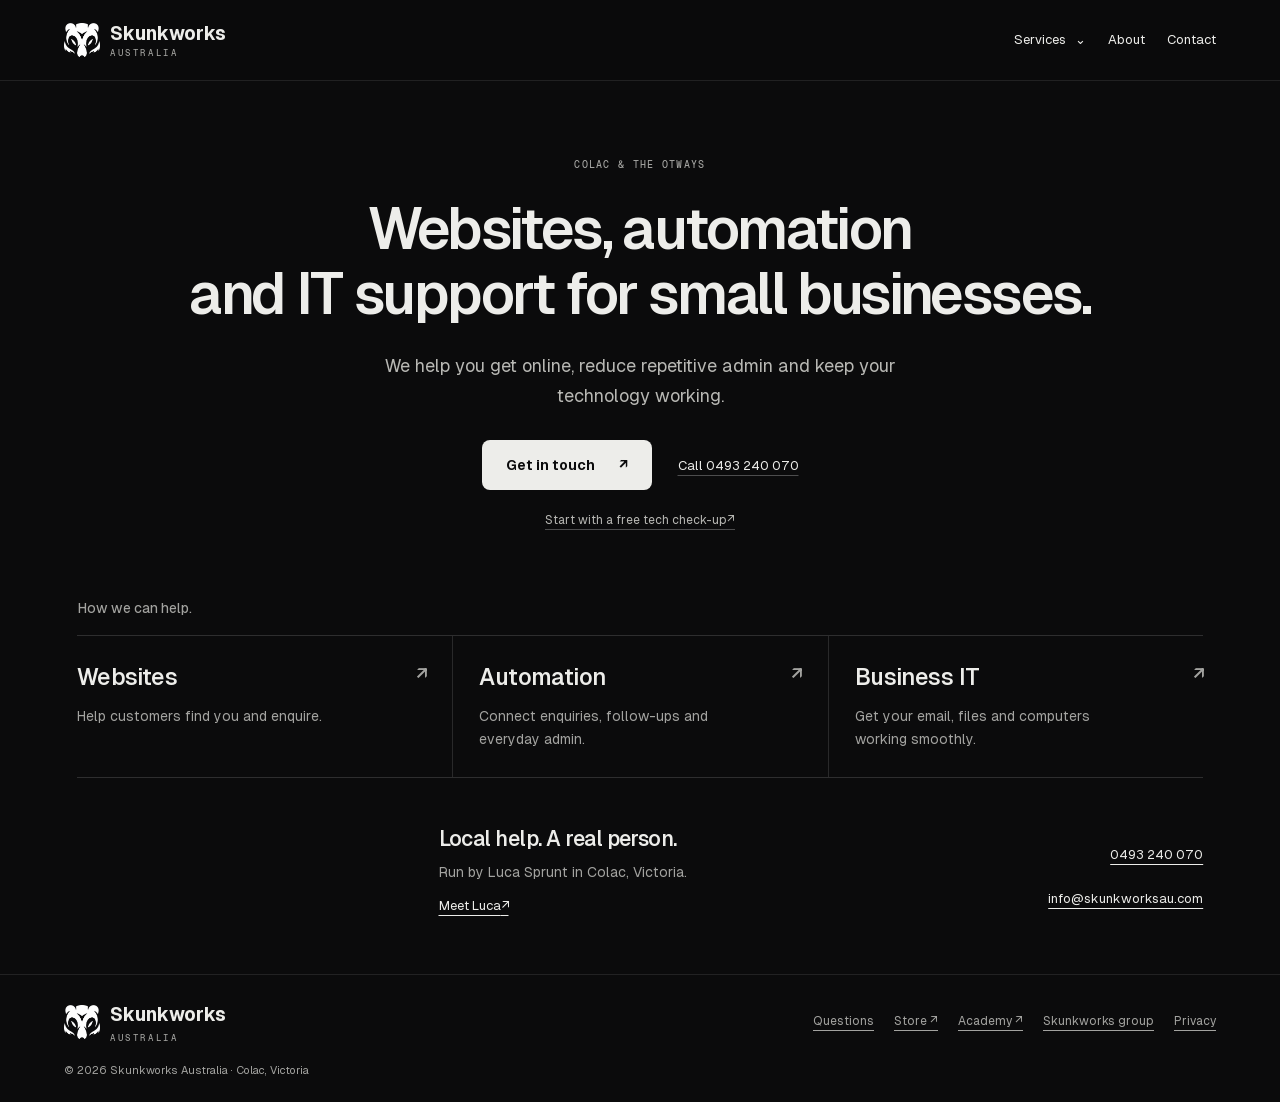
==== commit 42eb1194: "Clarify contact choices and add direct enquiry submissions" ====
--- a/index.html
+++ b/index.html
@@ -1,15 +1,14 @@
-<!doctype html><html lang="en-AU"><head><meta charset="utf-8"><meta name="viewport" content="width=device-width,initial-scale=1"><title>Websites, automation & IT support | Skunkworks Australia</title><link rel="icon" href="assets/favicon.png"><meta name="description" content="Websites, automation and IT support for small businesses in Colac and the Otways. Talk to Luca or start with a free tech check-up."><meta name="theme-color" content="#0b0b0c"><link rel="canonical" href="https://www.skunkworksau.com/"><link rel="apple-touch-icon" href="assets/apple-touch-icon.png"><meta property="og:title" content="Websites, automation &amp; IT support | Skunkworks Australia"><meta property="og:description" content="Websites, automation and IT support for small businesses in Colac and the Otways. Talk to Luca or start with a free tech check-up."><meta property="og:type" content="website"><meta property="og:url" content="https://www.skunkworksau.com/"><meta property="og:image" content="https://www.skunkworksau.com/assets/og.jpg"><meta name="twitter:card" content="summary_large_image"><link rel="preload" href="assets/fonts/Geist-Variable.woff2" as="font" type="font/woff2" crossorigin><link rel="stylesheet" href="tokens.css"><link rel="stylesheet" href="clarity.css"><link rel="stylesheet" href="pages.css"><link rel="stylesheet" href="production.css"><link rel="stylesheet" href="home.css"></head><body class="minimal-home"><a class="skip" href="#main">Skip to content</a><header class="site-header"><a class="brand" href="index.html" aria-current="page"><img src="assets/skunk-mark.png" alt=""><span>Skunkworks<small>AUSTRALIA</small></span></a><div class="header-direct" aria-label="Contact Luca"><a href="tel:+61493240070" aria-label="Call Luca on 0493 240 070">Call</a><a href="mailto:info@skunkworksau.com" aria-label="Email Luca">Email</a></div><button data-menu-button class="menu-toggle" aria-expanded="false" aria-controls="site-navigation">Menu <span aria-hidden="true">☰</span></button><nav data-mobile-menu id="site-navigation" aria-label="Main navigation"><details class="services-menu"><summary>Services <span aria-hidden="true">⌄</span></summary><div><a href="services.html">All services</a><a href="websites.html">Websites & online presence</a><a href="automation.html">Automation & AI</a><a href="business-it.html">Business IT</a><a href="business-it.html#security">Security</a><a href="https://store.skunkworksau.com/">Store ↗</a><a href="https://www.skunkworksacademy.com/">Academy ↗</a></div></details><a href="about.html">About</a><a href="contact.html">Contact</a></nav></header><main id="main" tabindex="-1">
+<!doctype html><html lang="en-AU"><head><meta charset="utf-8"><meta name="viewport" content="width=device-width,initial-scale=1"><title>Websites, automation & IT support | Skunkworks Australia</title><link rel="icon" href="assets/favicon.png"><meta name="description" content="Websites, automation and IT support for small businesses in Colac and the Otways. Get in touch with Luca or start with a free tech check-up."><meta name="theme-color" content="#0b0b0c"><link rel="canonical" href="https://www.skunkworksau.com/"><link rel="apple-touch-icon" href="assets/apple-touch-icon.png"><meta property="og:title" content="Websites, automation &amp; IT support | Skunkworks Australia"><meta property="og:description" content="Websites, automation and IT support for small businesses in Colac and the Otways. Get in touch with Luca or start with a free tech check-up."><meta property="og:type" content="website"><meta property="og:url" content="https://www.skunkworksau.com/"><meta property="og:image" content="https://www.skunkworksau.com/assets/og.jpg"><meta name="twitter:card" content="summary_large_image"><link rel="preload" href="assets/fonts/Geist-Variable.woff2" as="font" type="font/woff2" crossorigin><link rel="stylesheet" href="tokens.css"><link rel="stylesheet" href="clarity.css"><link rel="stylesheet" href="pages.css"><link rel="stylesheet" href="production.css"><link rel="stylesheet" href="home.css"></head><body class="minimal-home"><a class="skip" href="#main">Skip to content</a><header class="site-header"><a class="brand" href="index.html" aria-current="page"><img src="assets/skunk-mark.png" alt=""><span>Skunkworks<small>AUSTRALIA</small></span></a><div class="header-direct" aria-label="Contact Luca"><a href="tel:+61493240070" aria-label="Call Luca on 0493 240 070">Call</a><a href="mailto:info@skunkworksau.com" aria-label="Email Luca">Email</a></div><button data-menu-button class="menu-toggle" aria-expanded="false" aria-controls="site-navigation">Menu <span aria-hidden="true">☰</span></button><nav data-mobile-menu id="site-navigation" aria-label="Main navigation"><details class="services-menu"><summary>Services <span aria-hidden="true">⌄</span></summary><div><a href="services.html">All services</a><a href="websites.html">Websites & online presence</a><a href="automation.html">Automation & AI</a><a href="business-it.html">Business IT</a><a href="business-it.html#security">Security</a><a href="https://store.skunkworksau.com/">Store ↗</a><a href="https://www.skunkworksacademy.com/">Academy ↗</a></div></details><a href="about.html">About</a><a href="contact.html">Contact</a></nav></header><main id="main" tabindex="-1">
 <section class="landing-hero" id="top">
 <p class="eyebrow">COLAC &amp; THE OTWAYS</p>
 <h1>Websites, automation<br>and IT support<br class="phone-break"> for small businesses.</h1>
 <p class="landing-intro">We help you get online, reduce repetitive admin and keep your technology working.</p>
-<div class="landing-actions" id="book"><a class="button" href="contact.html">Talk to Luca <span aria-hidden="true">↗</span></a><a id="check-up" href="checkup.html">Start with a free tech check-up <span aria-hidden="true">↗</span></a></div>
-</section>
+<div class="landing-actions" id="book"><a class="button" href="contact.html">Get in touch <span aria-hidden="true">↗</span></a><a class="landing-call" href="tel:+61493240070">Call 0493 240 070</a></div><p class="landing-checkup"><a id="check-up" href="checkup.html">Start with a free tech check-up <span aria-hidden="true">↗</span></a></p></section>
 <section class="landing-services" id="services" aria-labelledby="service-heading"><span class="anchor-alias" id="solutions"></span><h2 id="service-heading">How we can help.</h2>
 <div class="service-links">
 <a href="websites.html"><h3>Websites <span aria-hidden="true">↗</span></h3><p>Help customers find you and enquire.</p></a>
-<a href="automation.html"><h3>Automation <span aria-hidden="true">↗</span></h3><p>Spend less time on repetitive admin.</p></a>
+<a href="automation.html"><h3>Automation <span aria-hidden="true">↗</span></h3><p>Connect enquiries, follow-ups and everyday admin.</p></a>
 <a href="business-it.html"><h3>Business IT <span aria-hidden="true">↗</span></h3><p>Get your email, files and computers working smoothly.</p></a>
 </div></section>
 <section class="landing-local" id="contact" aria-labelledby="local-heading"><span class="anchor-alias" id="company"></span><div><h2 id="local-heading">Local help. A real person.</h2><p>Run by Luca Sprunt in Colac, Victoria.</p><a href="about.html">Meet Luca <span aria-hidden="true">↗</span></a></div><div class="local-contact"><a href="tel:+61493240070">0493 240 070</a><a href="mailto:info@skunkworksau.com">info@skunkworksau.com</a></div></section>
-</main><footer class="site-footer landing-footer"><a class="brand" href="index.html" aria-current="page"><img src="assets/skunk-mark.png" alt=""><span>Skunkworks<small>AUSTRALIA</small></span></a><div><a href="projects.html">Projects</a><a id="faq" href="services.html#faq">Questions</a><a id="family" href="https://store.skunkworksau.com/">Store ↗</a><a href="https://www.skunkworksacademy.com/">Academy ↗</a><a id="partners" href="about.html#partners">Skunkworks group</a><a href="privacy.html">Privacy</a></div><span>© 2026 Skunkworks Australia · Colac, Victoria</span></footer><script src="home.js"></script><script src="site-navigation.js"></script></body></html>+</main><footer class="site-footer landing-footer"><a class="brand" href="index.html" aria-current="page"><img src="assets/skunk-mark.png" alt=""><span>Skunkworks<small>AUSTRALIA</small></span></a><div><a id="faq" href="services.html#faq">Questions</a><a id="family" href="https://store.skunkworksau.com/">Store ↗</a><a href="https://www.skunkworksacademy.com/">Academy ↗</a><a id="partners" href="about.html#partners">Skunkworks group</a><a href="privacy.html">Privacy</a></div><span>© 2026 Skunkworks Australia · Colac, Victoria</span></footer><script src="home.js"></script><script src="site-navigation.js"></script></body></html>
--- a/production.css
+++ b/production.css
@@ -1,2 +1,16 @@
 body{background:var(--canvas,#0b0b0c);color:var(--text,#ededea)}[hidden]{display:none!important}.anchor-alias{display:block;position:relative;scroll-margin-top:100px}.site-header .services-menu>div{max-height:70vh;overflow:auto}.ecosystem{padding-block:36px}.ecosystem h2,.group-platforms h2{font-size:clamp(25px,3vw,38px);font-weight:550;letter-spacing:-.035em;line-height:1.15}.ecosystem-links{display:grid;grid-template-columns:repeat(3,minmax(0,1fr));gap:18px;margin-top:25px}.ecosystem-links>a{display:block;padding:20px;border:1px solid #ffffff25;border-radius:8px;text-decoration:none;font-size:18px}.ecosystem-links span{display:block;margin-top:10px;color:#a3a3a0;font-size:12px;line-height:1.5}.service-directory{padding-top:20px}.legacy-service{display:grid;grid-template-columns:1fr 1.5fr;gap:7%;padding:35px 0;border-bottom:1px solid #ffffff20;scroll-margin-top:110px}.legacy-service h2{font-size:30px;font-weight:550;line-height:1.15;letter-spacing:-.035em;margin:0}.legacy-service p,.legacy-service li{font-size:15px;line-height:1.7;color:#a3a3a0}.legacy-service p{margin-top:0}.legacy-service ul{padding-left:20px}.legacy-service li{padding-block:5px}.legacy-service .button{margin-top:12px}.group-platforms>p{font-size:15px;line-height:1.7;color:#a3a3a0;max-width:800px}.group-platforms>details{margin-top:25px;border:1px solid #ffffff25;border-radius:8px}.group-platforms summary{cursor:pointer;padding:20px;min-height:44px;line-height:1.5}.pgrid{list-style:none;margin:0;padding:10px 20px 20px;display:grid;grid-template-columns:repeat(3,minmax(0,1fr));gap:10px}.pgrid a{display:block;min-height:70px;padding:15px;border:1px solid #ffffff20;border-radius:5px;text-decoration:none}.pgrid b{display:block;font-size:14px;font-weight:550}.pgrid span{display:block;font:9px/1.6 Mono;color:#a3a3a0;margin-top:7px}.topic-links{display:flex;gap:12px;flex-wrap:wrap}.topic-links a{display:flex;align-items:center;min-height:44px;padding:12px 16px;border:1px solid #ffffff30;border-radius:7px;font-size:13px;text-decoration:none}.site-footer>div{max-width:550px}.form-error{color:#f0b3b3;font-size:13px;line-height:1.5}.faq>details[open]>summary{font-weight:600}.about-detail p:first-child{margin-top:0}
-@media(max-width:800px){.ecosystem{padding-block:30px}.ecosystem-links{grid-template-columns:1fr;gap:10px}.ecosystem-links>a{padding:15px;font-size:16px}.ecosystem-links span{margin-top:6px}.legacy-service{grid-template-columns:1fr;gap:17px;padding-block:27px}.legacy-service h2{font-size:26px}.legacy-service p,.legacy-service li{font-size:14px}.pgrid{grid-template-columns:repeat(2,minmax(0,1fr));padding:0 12px 12px;gap:8px}.pgrid a{padding:12px;min-height:78px}.pgrid b{font-size:12px}.pgrid span{font-size:8px}.group-platforms summary{font-size:14px;padding:16px}.group-platforms>p{font-size:14px}.site-header .services-menu>div{max-height:none;overflow:visible}.topic-links{gap:9px}.topic-links a{font-size:12px;width:100%}}
+.enquiry-details{border:1px solid #ffffff25;border-radius:7px;padding:0 16px;margin:18px 0}
+.form-grid{display:grid;grid-template-columns:repeat(2,minmax(0,1fr));gap:20px}
+.form-disclosure{font-size:12px;line-height:1.6;color:#a3a3a0;max-width:520px}
+#visit-preference>label{margin-bottom:0}
+.enquiry-details>summary{font-size:13px;line-height:1.5;padding-block:15px;min-height:48px;cursor:pointer}
+.enquiry-details[open]{padding-bottom:16px}
+.enquiry-details label{margin-top:12px}
+.enquiry-context{font-size:13px;line-height:1.5;color:#b8b8b4;margin:0 0 20px}
+.form-trap{position:absolute;width:1px;height:1px;overflow:hidden;clip-path:inset(50%);white-space:nowrap}
+.enquiry-result{margin-top:20px;padding:18px;border:1px solid #ffffff40;border-radius:7px;font-size:15px;line-height:1.6}
+#enquiry-form button:disabled{cursor:default;opacity:.65}
+#enquiry-form .form-error:empty{display:none}
+#enquiry-form input,#enquiry-form textarea,#enquiry-form select{max-width:100%;min-width:0;font-size:16px}
+@media(max-width:800px){.site-header .header-direct>a{min-width:42px;font-size:12px}.site-header .menu-toggle{font-size:12px}.form-grid{grid-template-columns:minmax(0,1fr)}}
+@media(max-width:800px){.ecosystem{padding-block:30px}.ecosystem-links{grid-template-columns:1fr;gap:10px}.ecosystem-links>a{padding:15px;font-size:16px}.ecosystem-links span{margin-top:6px}.legacy-service{grid-template-columns:1fr;gap:17px;padding-block:27px}.legacy-service h2{font-size:26px}.legacy-service p,.legacy-service li{font-size:14px}.pgrid{grid-template-columns:repeat(2,minmax(0,1fr));padding:0 12px 12px;gap:8px}.pgrid a{padding:12px;min-height:78px}.pgrid b{font-size:12px}.pgrid span{font-size:8px}.group-platforms summary{font-size:14px;padding:16px}.group-platforms>p{font-size:14px}.site-header .services-menu>div{max-height:none;overflow:visible}.topic-links{gap:9px}.topic-links a{font-size:12px;width:100%}.enquiry-details{padding-inline:12px}}
--- a/home.css
+++ b/home.css
@@ -9,6 +9,8 @@
 .landing-actions{display:flex;justify-content:center;align-items:center;flex-wrap:wrap;gap:12px 26px;margin-top:30px}
 .landing-actions .button{min-height:50px;gap:24px;padding:15px 24px;font-size:14px}
 .landing-actions>a:not(.button){display:inline-flex;align-items:center;min-height:44px;font-size:13px;line-height:1.5;text-decoration-color:#ffffff45}
+.landing-checkup{margin:8px 0 0;font-size:12px;line-height:1.5}
+.landing-checkup>a{display:inline-flex;align-items:center;min-height:44px;color:#b8b8b4;text-decoration-color:#ffffff45}
 .landing-services{padding:0 6% 48px}
 .landing-services>h2{font-size:14px;letter-spacing:0;font-weight:450;color:#a3a3a0;margin:0 0 18px}
 .service-links{display:grid;grid-template-columns:repeat(3,minmax(0,1fr));border-block:1px solid #ffffff25}
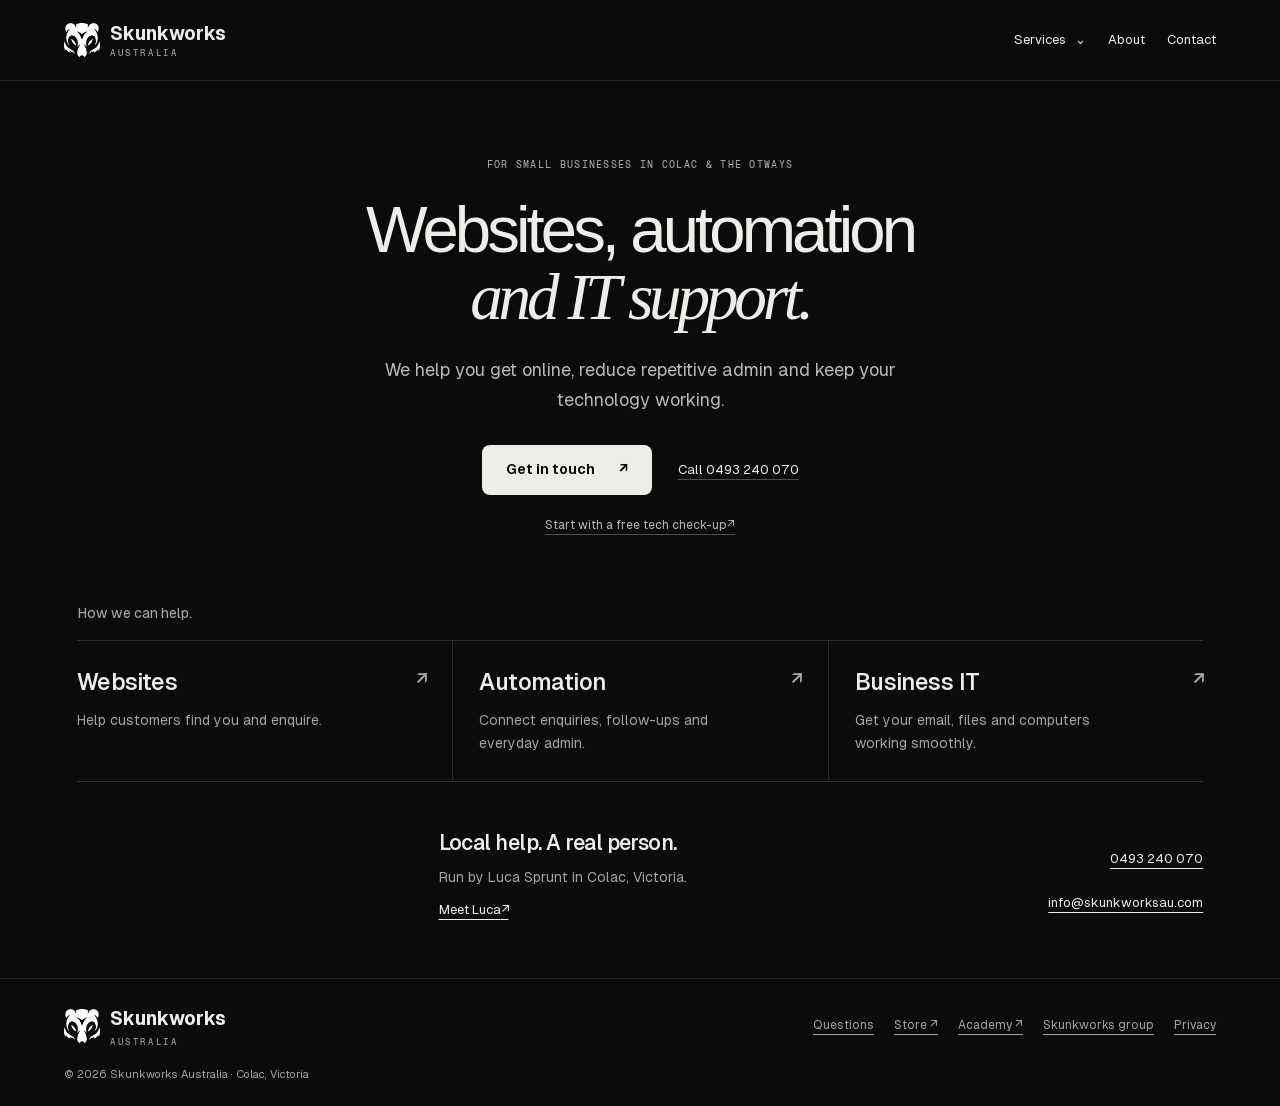
==== commit e317d5cf: "Match brand headline with sans and serif italic pairing" ====
--- a/index.html
+++ b/index.html
@@ -1,7 +1,7 @@
 <!doctype html><html lang="en-AU"><head><meta charset="utf-8"><meta name="viewport" content="width=device-width,initial-scale=1"><title>Websites, automation & IT support | Skunkworks Australia</title><link rel="icon" href="assets/favicon.png"><meta name="description" content="Websites, automation and IT support for small businesses in Colac and the Otways. Get in touch with Luca or start with a free tech check-up."><meta name="theme-color" content="#0b0b0c"><link rel="canonical" href="https://www.skunkworksau.com/"><link rel="apple-touch-icon" href="assets/apple-touch-icon.png"><meta property="og:title" content="Websites, automation &amp; IT support | Skunkworks Australia"><meta property="og:description" content="Websites, automation and IT support for small businesses in Colac and the Otways. Get in touch with Luca or start with a free tech check-up."><meta property="og:type" content="website"><meta property="og:url" content="https://www.skunkworksau.com/"><meta property="og:image" content="https://www.skunkworksau.com/assets/og.jpg"><meta name="twitter:card" content="summary_large_image"><link rel="preload" href="assets/fonts/Geist-Variable.woff2" as="font" type="font/woff2" crossorigin><link rel="stylesheet" href="tokens.css"><link rel="stylesheet" href="clarity.css"><link rel="stylesheet" href="pages.css"><link rel="stylesheet" href="production.css"><link rel="stylesheet" href="home.css"></head><body class="minimal-home"><a class="skip" href="#main">Skip to content</a><header class="site-header"><a class="brand" href="index.html" aria-current="page"><img src="assets/skunk-mark.png" alt=""><span>Skunkworks<small>AUSTRALIA</small></span></a><div class="header-direct" aria-label="Contact Luca"><a href="tel:+61493240070" aria-label="Call Luca on 0493 240 070">Call</a><a href="mailto:info@skunkworksau.com" aria-label="Email Luca">Email</a></div><button data-menu-button class="menu-toggle" aria-expanded="false" aria-controls="site-navigation">Menu <span aria-hidden="true">☰</span></button><nav data-mobile-menu id="site-navigation" aria-label="Main navigation"><details class="services-menu"><summary>Services <span aria-hidden="true">⌄</span></summary><div><a href="services.html">All services</a><a href="websites.html">Websites & online presence</a><a href="automation.html">Automation & AI</a><a href="business-it.html">Business IT</a><a href="business-it.html#security">Security</a><a href="https://store.skunkworksau.com/">Store ↗</a><a href="https://www.skunkworksacademy.com/">Academy ↗</a></div></details><a href="about.html">About</a><a href="contact.html">Contact</a></nav></header><main id="main" tabindex="-1">
 <section class="landing-hero" id="top">
-<p class="eyebrow">COLAC &amp; THE OTWAYS</p>
-<h1>Websites, automation<br>and IT support<br class="phone-break"> for small businesses.</h1>
+<p class="eyebrow">FOR SMALL BUSINESSES IN COLAC &amp; THE OTWAYS</p>
+<h1>Websites, automation<br><em>and IT support.</em></h1>
 <p class="landing-intro">We help you get online, reduce repetitive admin and keep your technology working.</p>
 <div class="landing-actions" id="book"><a class="button" href="contact.html">Get in touch <span aria-hidden="true">↗</span></a><a class="landing-call" href="tel:+61493240070">Call 0493 240 070</a></div><p class="landing-checkup"><a id="check-up" href="checkup.html">Start with a free tech check-up <span aria-hidden="true">↗</span></a></p></section>
 <section class="landing-services" id="services" aria-labelledby="service-heading"><span class="anchor-alias" id="solutions"></span><h2 id="service-heading">How we can help.</h2>
--- a/home.css
+++ b/home.css
@@ -3,8 +3,8 @@
 .minimal-home main{max-width:1280px;margin-inline:auto}
 .landing-hero{padding:76px 6% 58px;text-align:center}
 .landing-hero .eyebrow{margin:0 0 24px}
-.landing-hero h1{max-width:970px;margin:0 auto;font-size:clamp(38px,4.5vw,64px);line-height:1.12;letter-spacing:-.045em;font-weight:580;text-wrap:balance}
-.phone-break{display:none}
+.landing-hero h1{max-width:970px;margin:0 auto;font-family:Inter,'Segoe UI',Roboto,Helvetica,Arial,sans-serif;font-size:clamp(40px,5.1vw,72px);line-height:1.02;letter-spacing:-.06em;font-weight:500;text-wrap:balance}
+.landing-hero h1 em{font-family:Georgia,'Times New Roman',serif;font-weight:400;font-style:italic;letter-spacing:-.065em}
 .landing-intro{max-width:560px;margin:25px auto 0;font-size:18px;line-height:1.65;color:#b8b8b4;text-wrap:pretty}
 .landing-actions{display:flex;justify-content:center;align-items:center;flex-wrap:wrap;gap:12px 26px;margin-top:30px}
 .landing-actions .button{min-height:50px;gap:24px;padding:15px 24px;font-size:14px}
@@ -35,7 +35,7 @@
 @media(max-width:800px){
  .landing-hero{padding:38px 6% 35px}
  .landing-hero .eyebrow{font-size:9px;margin-bottom:19px}
- .landing-hero h1{font-size:clamp(30px,7.4vw,48px);line-height:1.16;letter-spacing:-.04em}
+ .landing-hero h1{font-size:clamp(30px,9.5vw,48px);line-height:1.08}
  .landing-intro{font-size:16px;line-height:1.6;margin-top:20px;max-width:470px}
  .landing-actions{margin-top:22px;gap:4px 20px}
  .landing-actions .button{min-height:48px}
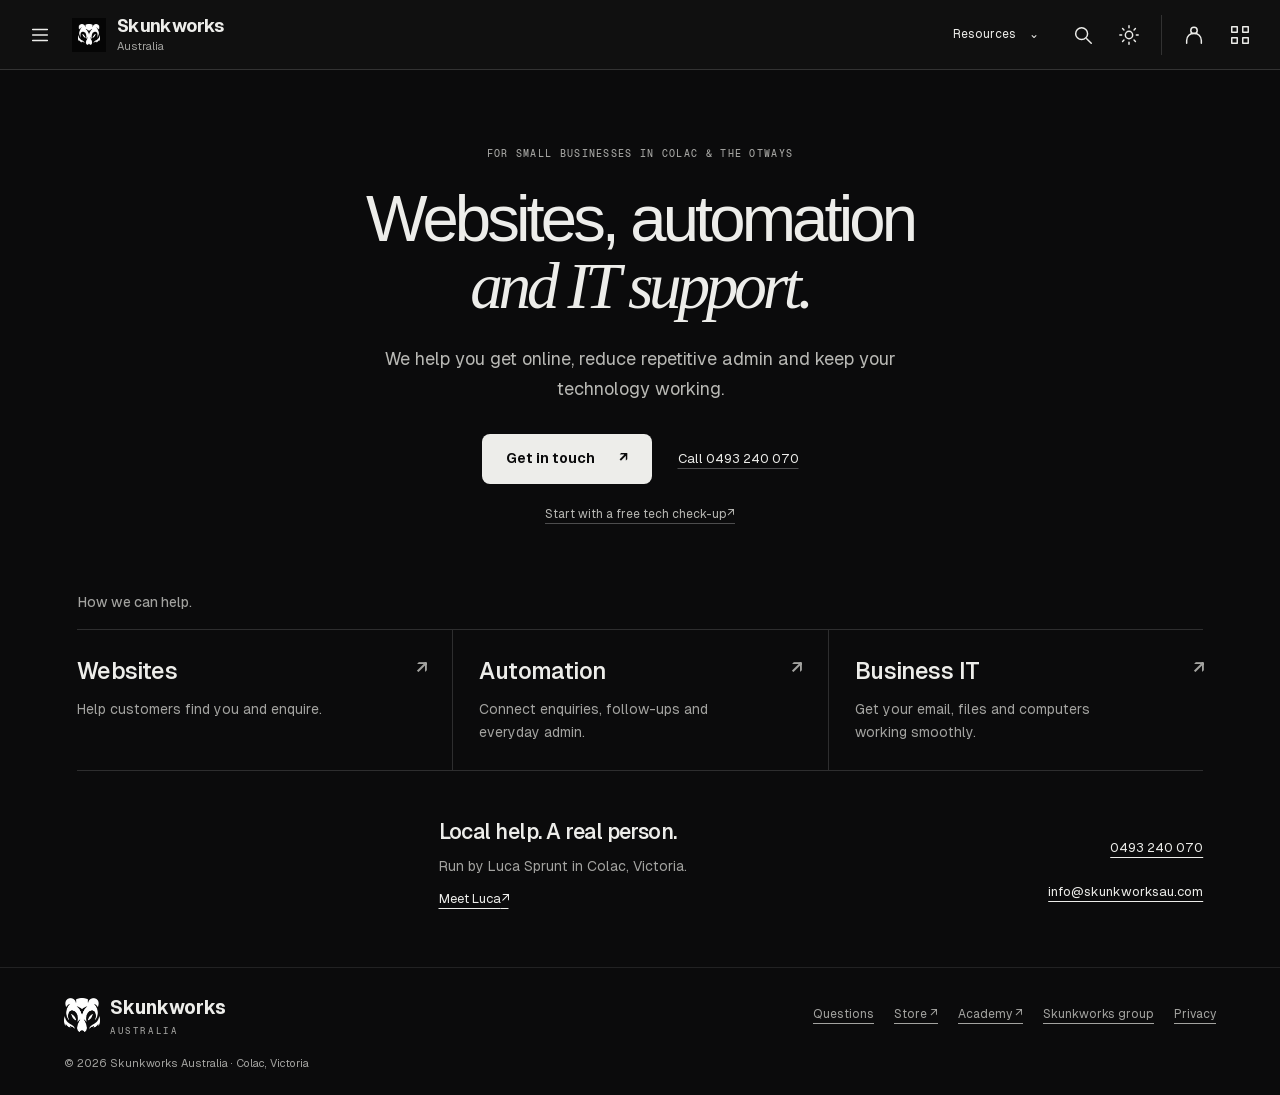
==== commit 78a4beb4: "Match shared header to Skunkworks brand navigation" ====
--- a/index.html
+++ b/index.html
@@ -1,4 +1,4 @@
-<!doctype html><html lang="en-AU"><head><meta charset="utf-8"><meta name="viewport" content="width=device-width,initial-scale=1"><title>Websites, automation & IT support | Skunkworks Australia</title><link rel="icon" href="assets/favicon.png"><meta name="description" content="Websites, automation and IT support for small businesses in Colac and the Otways. Get in touch with Luca or start with a free tech check-up."><meta name="theme-color" content="#0b0b0c"><link rel="canonical" href="https://www.skunkworksau.com/"><link rel="apple-touch-icon" href="assets/apple-touch-icon.png"><meta property="og:title" content="Websites, automation &amp; IT support | Skunkworks Australia"><meta property="og:description" content="Websites, automation and IT support for small businesses in Colac and the Otways. Get in touch with Luca or start with a free tech check-up."><meta property="og:type" content="website"><meta property="og:url" content="https://www.skunkworksau.com/"><meta property="og:image" content="https://www.skunkworksau.com/assets/og.jpg"><meta name="twitter:card" content="summary_large_image"><link rel="preload" href="assets/fonts/Geist-Variable.woff2" as="font" type="font/woff2" crossorigin><link rel="stylesheet" href="tokens.css"><link rel="stylesheet" href="clarity.css"><link rel="stylesheet" href="pages.css"><link rel="stylesheet" href="production.css"><link rel="stylesheet" href="home.css"></head><body class="minimal-home"><a class="skip" href="#main">Skip to content</a><header class="site-header"><a class="brand" href="index.html" aria-current="page"><img src="assets/skunk-mark.png" alt=""><span>Skunkworks<small>AUSTRALIA</small></span></a><div class="header-direct" aria-label="Contact Luca"><a href="tel:+61493240070" aria-label="Call Luca on 0493 240 070">Call</a><a href="mailto:info@skunkworksau.com" aria-label="Email Luca">Email</a></div><button data-menu-button class="menu-toggle" aria-expanded="false" aria-controls="site-navigation">Menu <span aria-hidden="true">☰</span></button><nav data-mobile-menu id="site-navigation" aria-label="Main navigation"><details class="services-menu"><summary>Services <span aria-hidden="true">⌄</span></summary><div><a href="services.html">All services</a><a href="websites.html">Websites & online presence</a><a href="automation.html">Automation & AI</a><a href="business-it.html">Business IT</a><a href="business-it.html#security">Security</a><a href="https://store.skunkworksau.com/">Store ↗</a><a href="https://www.skunkworksacademy.com/">Academy ↗</a></div></details><a href="about.html">About</a><a href="contact.html">Contact</a></nav></header><main id="main" tabindex="-1">
+<!doctype html><html lang="en-AU"><head><meta charset="utf-8"><meta name="viewport" content="width=device-width,initial-scale=1"><title>Websites, automation & IT support | Skunkworks Australia</title><link rel="icon" href="assets/favicon.png"><meta name="description" content="Websites, automation and IT support for small businesses in Colac and the Otways. Get in touch with Luca or start with a free tech check-up."><meta name="theme-color" content="#0b0b0c"><link rel="canonical" href="https://www.skunkworksau.com/"><link rel="apple-touch-icon" href="assets/apple-touch-icon.png"><meta property="og:title" content="Websites, automation &amp; IT support | Skunkworks Australia"><meta property="og:description" content="Websites, automation and IT support for small businesses in Colac and the Otways. Get in touch with Luca or start with a free tech check-up."><meta property="og:type" content="website"><meta property="og:url" content="https://www.skunkworksau.com/"><meta property="og:image" content="https://www.skunkworksau.com/assets/og.jpg"><meta name="twitter:card" content="summary_large_image"><link rel="preload" href="assets/fonts/Geist-Variable.woff2" as="font" type="font/woff2" crossorigin><link rel="stylesheet" href="tokens.css"><link rel="stylesheet" href="clarity.css"><link rel="stylesheet" href="pages.css"><link rel="stylesheet" href="production.css"><link rel="stylesheet" href="home.css"><link rel="stylesheet" href="header.css"><script src="theme.js"></script></head><body class="minimal-home"><a class="skip" href="#main">Skip to content</a><header class="site-header brand-header"><button data-menu-button class="menu-toggle header-icon" aria-expanded="false" aria-controls="site-navigation" aria-label="Open navigation"><svg viewBox="0 0 24 24" width="22" height="22" fill="none" stroke="currentColor" stroke-width="1.6" stroke-linecap="round" stroke-linejoin="round" aria-hidden="true"><path d="M4 6h16M4 12h16M4 18h16"/></svg></button><a class="brand" href="index.html" aria-label="Skunkworks Australia home"><span class="brand-mark"><img src="assets/skunk-mark.png" alt=""></span><span><strong>Skunkworks</strong><small>Australia</small></span></a><div class="header-space"></div><details class="services-menu header-resources"><summary>Resources <span aria-hidden="true">⌄</span></summary><div class="header-panel"><a href="services.html">All services</a><a href="checkup.html">Free tech check-up</a><a href="services.html#faq">Questions & answers</a><a href="about.html">About Skunkworks</a><a href="contact.html">Get in touch</a><a href="privacy.html">Privacy</a></div></details><div class="header-tools"><button class="header-icon" type="button" data-open-search aria-label="Search the website"><svg viewBox="0 0 24 24" width="22" height="22" fill="none" stroke="currentColor" stroke-width="1.6" stroke-linecap="round" stroke-linejoin="round" aria-hidden="true"><circle cx="10.5" cy="10.5" r="6.5"/><path d="m16 16 5 5"/></svg></button><button class="header-icon" type="button" data-theme-toggle aria-label="Switch to light theme" aria-pressed="false"><svg viewBox="0 0 24 24" width="22" height="22" fill="none" stroke="currentColor" stroke-width="1.6" stroke-linecap="round" stroke-linejoin="round" aria-hidden="true"><circle cx="12" cy="12" r="4"/><path d="M12 2v2m0 16v2M2 12h2m16 0h2M5 5l1.5 1.5m11 11L19 19M5 19l1.5-1.5m11-11L19 5"/></svg></button><span class="header-divider" aria-hidden="true"></span><details class="header-contact"><summary class="header-icon" aria-label="Contact Skunkworks"><svg viewBox="0 0 24 24" width="22" height="22" fill="none" stroke="currentColor" stroke-width="1.6" stroke-linecap="round" stroke-linejoin="round" aria-hidden="true"><circle cx="12" cy="7" r="3.5"/><path d="M4 21v-3a8 8 0 0 1 16 0v3"/></svg></summary><div class="header-panel"><h2>Get in touch</h2><a href="contact.html">Send an enquiry</a><a href="tel:+61493240070">Call 0493 240 070</a><a href="mailto:info@skunkworksau.com">Email Luca</a></div></details><details class="header-ecosystem"><summary class="header-icon" aria-label="Skunkworks ecosystem"><svg viewBox="0 0 24 24" width="22" height="22" fill="none" stroke="currentColor" stroke-width="1.6" stroke-linecap="round" stroke-linejoin="round" aria-hidden="true"><path d="M3 3h6v6H3zM15 3h6v6h-6zM3 15h6v6H3zM15 15h6v6h-6z"/></svg></summary><div class="header-panel"><h2>Explore Skunkworks</h2><a href="https://www.skunkworksau.com/">Skunkworks Australia</a><a href="https://store.skunkworksau.com/">Store ↗</a><a href="https://www.skunkworksacademy.com/">Academy ↗</a><a href="https://skunkworks.africa/">Skunkworks Africa ↗</a></div></details></div><nav data-mobile-menu id="site-navigation" aria-label="Main navigation"><h2>Explore</h2><a href="index.html" aria-current="page">Home</a><a href="websites.html">Websites</a><a href="automation.html">Automation & AI</a><a href="business-it.html">Business IT</a><a href="checkup.html">Free tech check-up</a><a href="about.html">About</a><a href="contact.html">Get in touch</a><a href="services.html#faq">Questions</a><div class="drawer-group"><a href="https://store.skunkworksau.com/">Store ↗</a><a href="https://www.skunkworksacademy.com/">Academy ↗</a><a href="https://skunkworks.africa/">Skunkworks Africa ↗</a></div></nav></header><main id="main" tabindex="-1">
 <section class="landing-hero" id="top">
 <p class="eyebrow">FOR SMALL BUSINESSES IN COLAC &amp; THE OTWAYS</p>
 <h1>Websites, automation<br><em>and IT support.</em></h1>
@@ -11,4 +11,4 @@
 <a href="business-it.html"><h3>Business IT <span aria-hidden="true">↗</span></h3><p>Get your email, files and computers working smoothly.</p></a>
 </div></section>
 <section class="landing-local" id="contact" aria-labelledby="local-heading"><span class="anchor-alias" id="company"></span><div><h2 id="local-heading">Local help. A real person.</h2><p>Run by Luca Sprunt in Colac, Victoria.</p><a href="about.html">Meet Luca <span aria-hidden="true">↗</span></a></div><div class="local-contact"><a href="tel:+61493240070">0493 240 070</a><a href="mailto:info@skunkworksau.com">info@skunkworksau.com</a></div></section>
-</main><footer class="site-footer landing-footer"><a class="brand" href="index.html" aria-current="page"><img src="assets/skunk-mark.png" alt=""><span>Skunkworks<small>AUSTRALIA</small></span></a><div><a id="faq" href="services.html#faq">Questions</a><a id="family" href="https://store.skunkworksau.com/">Store ↗</a><a href="https://www.skunkworksacademy.com/">Academy ↗</a><a id="partners" href="about.html#partners">Skunkworks group</a><a href="privacy.html">Privacy</a></div><span>© 2026 Skunkworks Australia · Colac, Victoria</span></footer><script src="home.js"></script><script src="site-navigation.js"></script></body></html>+</main><footer class="site-footer landing-footer"><a class="brand" href="index.html" aria-current="page"><img src="assets/skunk-mark.png" alt=""><span>Skunkworks<small>AUSTRALIA</small></span></a><div><a id="faq" href="services.html#faq">Questions</a><a id="family" href="https://store.skunkworksau.com/">Store ↗</a><a href="https://www.skunkworksacademy.com/">Academy ↗</a><a id="partners" href="about.html#partners">Skunkworks group</a><a href="privacy.html">Privacy</a></div><span>© 2026 Skunkworks Australia · Colac, Victoria</span></footer><script src="home.js"></script><script src="site-navigation.js"></script><dialog id="site-search" class="site-search" aria-labelledby="search-title"><div class="search-heading"><h2 id="search-title">Find what you need.</h2><button type="button" class="header-icon" data-close-search aria-label="Close search">×</button></div><label for="site-search-input">Search pages and services</label><input id="site-search-input" type="search" autocomplete="off" placeholder="Try websites, email or admin"><ul id="site-search-results"><li data-search="home "><a href="index.html">Home<span aria-hidden="true">↗</span></a></li><li data-search="websites website online booking shop ecommerce"><a href="websites.html">Websites<span aria-hidden="true">↗</span></a></li><li data-search="automation and ai automation ai admin follow ups enquiries reminders"><a href="automation.html">Automation & AI<span aria-hidden="true">↗</span></a></li><li data-search="business it computers email files microsoft security backups wifi"><a href="business-it.html">Business IT<span aria-hidden="true">↗</span></a></li><li data-search="free tech check-up free checkup check-up review advice report"><a href="checkup.html">Free tech check-up<span aria-hidden="true">↗</span></a></li><li data-search="about "><a href="about.html">About<span aria-hidden="true">↗</span></a></li><li data-search="get in touch call phone email contact help enquire enquiry"><a href="contact.html">Get in touch<span aria-hidden="true">↗</span></a></li><li data-search="questions "><a href="services.html#faq">Questions<span aria-hidden="true">↗</span></a></li><li data-search="all services "><a href="services.html">All services<span aria-hidden="true">↗</span></a></li></ul><p id="search-empty" hidden>No matching page. <a href="contact.html">Tell us what you need help with.</a></p></dialog><script src="header.js"></script></body></html>
--- a/clarity.css
+++ b/clarity.css
@@ -1,5 +1,5 @@
-@font-face{font-family:Geist;src:url('assets/fonts/Geist-Variable.woff2');font-display:swap}@font-face{font-family:Mono;src:url('assets/fonts/GeistMono-Medium.woff2');font-display:swap}*{box-sizing:border-box}:root{color-scheme:dark;scroll-behavior:smooth;scroll-padding-top:105px}body{margin:0;background:#0b0b0c;color:#ededea;font-family:Geist,Arial,sans-serif}a{color:inherit;text-underline-offset:5px}button{font:inherit;cursor:pointer}a,button{-webkit-tap-highlight-color:transparent}:focus-visible{outline:2px solid #fff;outline-offset:5px}.skip{position:fixed;top:-60px;left:20px;z-index:30;background:#fff;color:#111;padding:12px}.skip:focus{top:10px}header{position:sticky;top:0;z-index:20;display:flex;align-items:center;justify-content:space-between;padding:18px 5%;background:#0b0b0cf5;border-bottom:1px solid #ffffff18;gap:20px}.brand{display:flex;gap:10px;align-items:center;text-decoration:none;font-size:19px;font-weight:700}.brand img{width:36px}.brand small{display:block;font:9px Mono;letter-spacing:2.6px;color:#a3a3a0;margin-top:3px}nav{display:flex;align-items:center;gap:28px;font-size:13px}nav>a{text-decoration:none;padding-block:12px}.button{display:inline-flex;align-items:center;justify-content:center;min-height:44px;padding:14px 19px;background:#ededea;color:#0b0b0c;border-radius:8px;text-decoration:none;font-size:13px;font-weight:650;line-height:1.4}.hero{position:relative;overflow:hidden;padding:64px 7% 30px}.watermark{position:absolute;right:-4%;top:0;width:57%;opacity:.035;pointer-events:none}.eyebrow{position:relative;font:10px/1.6 Mono;letter-spacing:1.3px;color:#a3a3a0}h1{position:relative;font-size:clamp(40px,5.4vw,84px);line-height:1.04;letter-spacing:-.055em;font-weight:580;margin:24px 0}h1 span{color:#8a8a87}.lead{position:relative;max-width:640px;font-size:19px;line-height:1.6;color:#b8b8b4}.routes{position:relative;display:grid;grid-template-columns:repeat(3,1fr);border-top:1px solid #ffffff30;border-bottom:1px solid #ffffff30;margin-top:38px}.routes>a{position:relative;padding:25px 32px 25px 0;text-decoration:none;transition:background .2s}.routes>a+a{border-left:1px solid #ffffff20;padding-left:28px}.routes>a:hover{background:#ffffff05}.routes span{font:9px Mono;letter-spacing:1px;color:#8a8a87}.routes strong{display:block;font-size:21px;font-weight:550;margin:14px 0 10px;letter-spacing:-.025em}.routes p{color:#a3a3a0;font-size:14px;line-height:1.5;max-width:260px;margin:0}.routes b{position:absolute;right:12px;top:24px;font-size:17px}.hero-note{display:flex;justify-content:space-between;gap:20px;font-size:11px;color:#8a8a87;padding-top:24px}.service{display:grid;grid-template-columns:1fr 1fr;gap:10%;padding:90px 7%;border-bottom:1px solid #ffffff18}.service h2,.demo-heading h2,.about h2{font-size:clamp(32px,3.6vw,54px);font-weight:550;letter-spacing:-.045em;line-height:1.1;margin:17px 0 22px}.service p,.about>p{font-size:16px;line-height:1.7;color:#a3a3a0;max-width:540px}.service .button{margin-top:13px}.deliverables{padding-top:30px}h3{font-weight:550;letter-spacing:-.02em}.deliverables h3{font-size:20px;margin:0 0 25px}.deliverables ul{padding:0;list-style:none}.deliverables li{font-size:15px;line-height:1.6;padding:14px 0 14px 25px;border-top:1px solid #ffffff18;position:relative}.deliverables li:before{content:'↗';position:absolute;left:0;color:#8a8a87}.service .note,.note{font-size:12px;line-height:1.6;color:#8a8a87}.demo-section{padding:70px 7%;background:#101012;border-bottom:1px solid #ffffff18}.demo-heading{display:flex;align-items:center;justify-content:space-between;gap:60px}.demo-heading h2{margin-bottom:25px}.demo-heading>p{max-width:370px;font-size:14px;line-height:1.7;color:#a3a3a0}.demo-controls{display:flex;gap:8px;flex-wrap:wrap;margin:10px 0 30px}.demo-controls button{min-height:44px;padding:10px 15px;background:none;border:1px solid #ffffff25;border-radius:7px;color:#a3a3a0;font-size:12px}.demo-controls button[aria-pressed=true]{background:#ededea;color:#0b0b0c;border-color:#ededea}#play{margin-left:auto}.demo{display:grid;grid-template-columns:30% minmax(0,1fr);gap:4%;align-items:center;min-height:480px}.demo-copy h3{font-size:30px;line-height:1.15;margin:20px 0;letter-spacing:-.035em}.demo-copy p{font-size:14px;line-height:1.7;color:#a3a3a0}.demo-progress{height:1px;background:#ffffff25;margin-top:30px}.demo-progress span{display:block;height:1px;background:#ededea;width:0}.visual{position:relative;height:450px;perspective:1200px;min-width:0}#browser{position:absolute;inset:0 auto auto 0;width:100%;border:1px solid #ffffff30;border-radius:10px;overflow:hidden;background:#171719;transform-origin:20% 50%;box-shadow:0 25px 60px #0004}.chrome{height:32px;display:flex;gap:5px;align-items:center;padding:0 12px}.chrome i{width:5px;height:5px;border-radius:50%;background:#666}.chrome span{margin:auto;font:9px Mono;color:#8a8a87}.chrome b{font-size:12px}.webbody{background:#e2e1da;color:#282a24;padding:22px}.webnav{display:flex;justify-content:space-between;align-items:center;font-size:8px}.webnav b{font-size:16px;letter-spacing:1px}.webnav b span{display:block;font-size:6px;margin-top:4px;letter-spacing:1.6px}.webhero{display:grid;grid-template-columns:1fr 1fr;gap:15px;padding:25px 0}.webhero small{font:6px Mono}.webhero h2{font-size:54px;line-height:.95;letter-spacing:-3px;margin:18px 0}.webhero p{font-size:11px;line-height:1.5}.webhero .button{background:#292c26;color:#e2e1da;font-size:9px;padding:9px 12px;min-height:0}.garden{position:relative;overflow:hidden;background:#b6bab0;border-radius:100px 100px 0 0;min-height:250px}.sun{position:absolute;width:70px;height:70px;border-radius:50%;background:#deddd3;top:30px;right:20px}.arch{position:absolute;width:65%;height:80%;border-radius:100px 100px 0 0;bottom:0;left:10%;border:25px solid #8c9186;background:#626d5e}.ground{position:absolute;bottom:0;height:45px;width:100%;background:#777969;transform:skewY(-12deg)}.stem{position:absolute;bottom:10px;width:7px;background:#303e32;height:110px;z-index:1;transform:rotate(-20deg);left:40%}.stem:after,.stem:before{content:'';position:absolute;top:20px;left:-34px;width:38px;height:65px;background:#4a5b48;border-radius:100% 0 100% 0}.stem:after{left:4px;top:0;transform:scaleX(-1)}.s2{left:70%;height:145px;transform:rotate(15deg)}.s3{left:22%;height:80px}.webfoot{display:flex;justify-content:space-between;border-top:1px solid #282a2430;padding-top:13px;font-size:9px}.node{position:absolute;left:23%;top:13%;width:220px;padding:20px;background:#1a1a1d;border:1px solid #ffffff40;border-radius:9px;z-index:4;opacity:0;visibility:hidden}.nodehead{display:flex;gap:9px;align-items:center}.nodehead small{font:7px Mono}.dot{width:5px;height:5px;border-radius:50%;background:#ededea;margin-left:auto}.node h3{font-size:23px;line-height:1.15}.field{border-top:1px solid #ffffff18;padding:11px 0}.field small{display:block;font:7px Mono;color:#8a8a87;margin-bottom:7px}.field strong{font-size:12px;font-weight:450}.received{border:1px solid #ffffff20;padding:9px;margin-top:8px;font-size:9px}.connectors{position:absolute;inset:0;width:100%;height:100%;opacity:0}.connectors path{stroke:#bdbdba;stroke-width:1;fill:none;stroke-dasharray:900;stroke-dashoffset:900}.tasks{position:absolute;right:0;top:4%;width:46%;height:90%;display:flex;flex-direction:column;justify-content:space-between}.task{display:flex;align-items:flex-start;gap:8px;background:#131315;border:1px solid #ffffff26;border-radius:8px;padding:18px 12px;opacity:0;visibility:hidden}.task>span{font:9px Mono;color:#8a8a87}.task small{font:7px Mono;color:#a3a3a0}.task h3{font-size:13px;margin:8px 0}.task p{font-size:11px;line-height:1.5;color:#8a8a87;margin:0}.task b{margin-left:auto;font-size:10px}.demo-note{font:9px/1.6 Mono;color:#8a8a87;margin:20px 0 0}.checkup{background:#131315}.checkup-steps{padding-top:25px}.checkup-steps article{display:flex;gap:20px;border-top:1px solid #ffffff20;padding:20px 0}.checkup-steps article>span{font:11px Mono;color:#8a8a87;margin-top:5px}.checkup-steps h3{font-size:18px;margin:0}.checkup-steps p{font-size:14px;margin:10px 0 0}.about{padding:85px 7%}.about>p{max-width:670px}.about-links{display:flex;gap:30px;margin:25px 0;font-size:15px}footer{padding:30px 5%;display:flex;align-items:center;gap:30px;justify-content:space-between;border-top:1px solid #ffffff18;font-size:11px;color:#a3a3a0}footer .brand{color:#ededea}
-@media(max-width:800px){:root{scroll-padding-top:90px}header{padding:13px 20px}.brand{font-size:16px}.brand img{width:30px}nav{gap:14px}nav>a:not(.button){display:none}nav .button{font-size:11px;padding:10px 12px}.hero{padding:45px 6% 25px}.hero .eyebrow{font-size:9px}.watermark{width:90%;right:-30%}h1{font-size:clamp(36px,7vw,55px)}.lead{font-size:17px}.routes{grid-template-columns:1fr;margin-top:28px}.routes>a,.routes>a+a{border-left:0;padding:20px 30px 20px 0}.routes>a+a{border-top:1px solid #ffffff20}.routes strong{font-size:20px;margin:9px 0}.routes p{max-width:100%;font-size:14px}.hero-note{flex-wrap:wrap;font-size:11px;gap:10px}.service{grid-template-columns:1fr;gap:20px;padding:55px 6%}.service h2{font-size:36px}.service p{font-size:15px}.deliverables{padding-top:5px}.demo-section{padding:50px 6%}.demo-heading{display:block}.demo-heading h2{font-size:33px}.demo-heading>p{max-width:100%}.demo-controls{gap:6px;margin-bottom:20px}.demo-controls button{font-size:11px;padding:9px 11px}#play{margin-left:0}.demo{display:block;min-height:0}.demo-copy h3{font-size:25px;margin:12px 0}.demo-copy h3 br{display:none}.demo-copy p{font-size:14px}.demo-progress{margin:20px 0 25px}.visual{height:390px}.webbody{padding:14px}.webhero{padding:18px 0}.webhero h2{font-size:42px}.garden{min-height:220px}.webnav>span{font-size:6px}.webnav b{font-size:13px}.webhero small{font-size:5px}.node{width:47%;left:23%;padding:12px;top:16%}.node h3{font-size:18px}.nodehead small{font-size:6px}.nodehead{gap:5px}.tasks{width:47%;height:90%;top:5%}.task{padding:13px 9px}.task>span{display:none}.task h3{font-size:12px}.task p{font-size:10px}.task small{font-size:6px}.field strong{font-size:11px}.demo-note{font-size:8px}.checkup-steps{padding-top:0}.about{padding:55px 6%}.about h2{font-size:38px}.about-links{flex-wrap:wrap;gap:20px}footer{flex-wrap:wrap;padding:30px 6%;gap:20px}footer>span{width:100%;order:3}}
+@font-face{font-family:Geist;src:url('assets/fonts/Geist-Variable.woff2');font-display:swap}@font-face{font-family:Mono;src:url('assets/fonts/GeistMono-Medium.woff2');font-display:swap}*{box-sizing:border-box}:root{color-scheme:dark;scroll-behavior:smooth;scroll-padding-top:105px}body{margin:0;background:var(--site-bg);color:var(--site-text);font-family:Geist,Arial,sans-serif}a{color:inherit;text-underline-offset:5px}button{font:inherit;cursor:pointer}a,button{-webkit-tap-highlight-color:transparent}:focus-visible{outline:2px solid #fff;outline-offset:5px}.skip{position:fixed;top:-60px;left:20px;z-index:30;background:#fff;color:#111;padding:12px}.skip:focus{top:10px}header{position:sticky;top:0;z-index:20;display:flex;align-items:center;justify-content:space-between;padding:18px 5%;background:var(--site-header-bg);border-bottom:1px solid var(--site-line-soft);gap:20px}.brand{display:flex;gap:10px;align-items:center;text-decoration:none;font-size:19px;font-weight:700}.brand img{width:36px}.brand small{display:block;font:9px Mono;letter-spacing:2.6px;color:var(--site-muted);margin-top:3px}nav{display:flex;align-items:center;gap:28px;font-size:13px}nav>a{text-decoration:none;padding-block:12px}.button{display:inline-flex;align-items:center;justify-content:center;min-height:44px;padding:14px 19px;background:var(--site-text);color:var(--site-bg);border-radius:8px;text-decoration:none;font-size:13px;font-weight:650;line-height:1.4}.hero{position:relative;overflow:hidden;padding:64px 7% 30px}.watermark{position:absolute;right:-4%;top:0;width:57%;opacity:.035;pointer-events:none}.eyebrow{position:relative;font:10px/1.6 Mono;letter-spacing:1.3px;color:var(--site-muted)}h1{position:relative;font-size:clamp(40px,5.4vw,84px);line-height:1.04;letter-spacing:-.055em;font-weight:580;margin:24px 0}h1 span{color:var(--site-dim)}.lead{position:relative;max-width:640px;font-size:19px;line-height:1.6;color:var(--site-secondary)}.routes{position:relative;display:grid;grid-template-columns:repeat(3,1fr);border-top:1px solid var(--site-line-strong);border-bottom:1px solid var(--site-line-strong);margin-top:38px}.routes>a{position:relative;padding:25px 32px 25px 0;text-decoration:none;transition:background .2s}.routes>a+a{border-left:1px solid var(--site-line);padding-left:28px}.routes>a:hover{background:var(--site-hover-soft)}.routes span{font:9px Mono;letter-spacing:1px;color:var(--site-dim)}.routes strong{display:block;font-size:21px;font-weight:550;margin:14px 0 10px;letter-spacing:-.025em}.routes p{color:var(--site-muted);font-size:14px;line-height:1.5;max-width:260px;margin:0}.routes b{position:absolute;right:12px;top:24px;font-size:17px}.hero-note{display:flex;justify-content:space-between;gap:20px;font-size:11px;color:var(--site-dim);padding-top:24px}.service{display:grid;grid-template-columns:1fr 1fr;gap:10%;padding:90px 7%;border-bottom:1px solid var(--site-line-soft)}.service h2,.demo-heading h2,.about h2{font-size:clamp(32px,3.6vw,54px);font-weight:550;letter-spacing:-.045em;line-height:1.1;margin:17px 0 22px}.service p,.about>p{font-size:16px;line-height:1.7;color:var(--site-muted);max-width:540px}.service .button{margin-top:13px}.deliverables{padding-top:30px}h3{font-weight:550;letter-spacing:-.02em}.deliverables h3{font-size:20px;margin:0 0 25px}.deliverables ul{padding:0;list-style:none}.deliverables li{font-size:15px;line-height:1.6;padding:14px 0 14px 25px;border-top:1px solid var(--site-line-soft);position:relative}.deliverables li:before{content:'↗';position:absolute;left:0;color:var(--site-dim)}.service .note,.note{font-size:12px;line-height:1.6;color:var(--site-dim)}.demo-section{padding:70px 7%;background:var(--site-panel);border-bottom:1px solid var(--site-line-soft)}.demo-heading{display:flex;align-items:center;justify-content:space-between;gap:60px}.demo-heading h2{margin-bottom:25px}.demo-heading>p{max-width:370px;font-size:14px;line-height:1.7;color:var(--site-muted)}.demo-controls{display:flex;gap:8px;flex-wrap:wrap;margin:10px 0 30px}.demo-controls button{min-height:44px;padding:10px 15px;background:none;border:1px solid var(--site-line);border-radius:7px;color:var(--site-muted);font-size:12px}.demo-controls button[aria-pressed=true]{background:var(--site-text);color:var(--site-bg);border-color:var(--site-text)}#play{margin-left:auto}.demo{display:grid;grid-template-columns:30% minmax(0,1fr);gap:4%;align-items:center;min-height:480px}.demo-copy h3{font-size:30px;line-height:1.15;margin:20px 0;letter-spacing:-.035em}.demo-copy p{font-size:14px;line-height:1.7;color:var(--site-muted)}.demo-progress{height:1px;background:var(--site-line);margin-top:30px}.demo-progress span{display:block;height:1px;background:var(--site-text);width:0}.visual{position:relative;height:450px;perspective:1200px;min-width:0}#browser{position:absolute;inset:0 auto auto 0;width:100%;border:1px solid var(--site-line-strong);border-radius:10px;overflow:hidden;background:var(--site-raised);transform-origin:20% 50%;box-shadow:0 25px 60px #0004}.chrome{height:32px;display:flex;gap:5px;align-items:center;padding:0 12px}.chrome i{width:5px;height:5px;border-radius:50%;background:#666}.chrome span{margin:auto;font:9px Mono;color:var(--site-dim)}.chrome b{font-size:12px}.webbody{background:#e2e1da;color:#282a24;padding:22px}.webnav{display:flex;justify-content:space-between;align-items:center;font-size:8px}.webnav b{font-size:16px;letter-spacing:1px}.webnav b span{display:block;font-size:6px;margin-top:4px;letter-spacing:1.6px}.webhero{display:grid;grid-template-columns:1fr 1fr;gap:15px;padding:25px 0}.webhero small{font:6px Mono}.webhero h2{font-size:54px;line-height:.95;letter-spacing:-3px;margin:18px 0}.webhero p{font-size:11px;line-height:1.5}.webhero .button{background:#292c26;color:#e2e1da;font-size:9px;padding:9px 12px;min-height:0}.garden{position:relative;overflow:hidden;background:#b6bab0;border-radius:100px 100px 0 0;min-height:250px}.sun{position:absolute;width:70px;height:70px;border-radius:50%;background:#deddd3;top:30px;right:20px}.arch{position:absolute;width:65%;height:80%;border-radius:100px 100px 0 0;bottom:0;left:10%;border:25px solid #8c9186;background:#626d5e}.ground{position:absolute;bottom:0;height:45px;width:100%;background:#777969;transform:skewY(-12deg)}.stem{position:absolute;bottom:10px;width:7px;background:#303e32;height:110px;z-index:1;transform:rotate(-20deg);left:40%}.stem:after,.stem:before{content:'';position:absolute;top:20px;left:-34px;width:38px;height:65px;background:#4a5b48;border-radius:100% 0 100% 0}.stem:after{left:4px;top:0;transform:scaleX(-1)}.s2{left:70%;height:145px;transform:rotate(15deg)}.s3{left:22%;height:80px}.webfoot{display:flex;justify-content:space-between;border-top:1px solid #282a2430;padding-top:13px;font-size:9px}.node{position:absolute;left:23%;top:13%;width:220px;padding:20px;background:var(--site-raised);border:1px solid var(--site-line-strong);border-radius:9px;z-index:4;opacity:0;visibility:hidden}.nodehead{display:flex;gap:9px;align-items:center}.nodehead small{font:7px Mono}.dot{width:5px;height:5px;border-radius:50%;background:var(--site-text);margin-left:auto}.node h3{font-size:23px;line-height:1.15}.field{border-top:1px solid var(--site-line-soft);padding:11px 0}.field small{display:block;font:7px Mono;color:var(--site-dim);margin-bottom:7px}.field strong{font-size:12px;font-weight:450}.received{border:1px solid var(--site-line);padding:9px;margin-top:8px;font-size:9px}.connectors{position:absolute;inset:0;width:100%;height:100%;opacity:0}.connectors path{stroke:#bdbdba;stroke-width:1;fill:none;stroke-dasharray:900;stroke-dashoffset:900}.tasks{position:absolute;right:0;top:4%;width:46%;height:90%;display:flex;flex-direction:column;justify-content:space-between}.task{display:flex;align-items:flex-start;gap:8px;background:var(--site-panel);border:1px solid #ffffff26;border-radius:8px;padding:18px 12px;opacity:0;visibility:hidden}.task>span{font:9px Mono;color:var(--site-dim)}.task small{font:7px Mono;color:var(--site-muted)}.task h3{font-size:13px;margin:8px 0}.task p{font-size:11px;line-height:1.5;color:var(--site-dim);margin:0}.task b{margin-left:auto;font-size:10px}.demo-note{font:9px/1.6 Mono;color:var(--site-dim);margin:20px 0 0}.checkup{background:var(--site-panel)}.checkup-steps{padding-top:25px}.checkup-steps article{display:flex;gap:20px;border-top:1px solid var(--site-line);padding:20px 0}.checkup-steps article>span{font:11px Mono;color:var(--site-dim);margin-top:5px}.checkup-steps h3{font-size:18px;margin:0}.checkup-steps p{font-size:14px;margin:10px 0 0}.about{padding:85px 7%}.about>p{max-width:670px}.about-links{display:flex;gap:30px;margin:25px 0;font-size:15px}footer{padding:30px 5%;display:flex;align-items:center;gap:30px;justify-content:space-between;border-top:1px solid var(--site-line-soft);font-size:11px;color:var(--site-muted)}footer .brand{color:var(--site-text)}
+@media(max-width:800px){:root{scroll-padding-top:90px}header{padding:13px 20px}.brand{font-size:16px}.brand img{width:30px}nav{gap:14px}nav>a:not(.button){display:none}nav .button{font-size:11px;padding:10px 12px}.hero{padding:45px 6% 25px}.hero .eyebrow{font-size:9px}.watermark{width:90%;right:-30%}h1{font-size:clamp(36px,7vw,55px)}.lead{font-size:17px}.routes{grid-template-columns:1fr;margin-top:28px}.routes>a,.routes>a+a{border-left:0;padding:20px 30px 20px 0}.routes>a+a{border-top:1px solid var(--site-line)}.routes strong{font-size:20px;margin:9px 0}.routes p{max-width:100%;font-size:14px}.hero-note{flex-wrap:wrap;font-size:11px;gap:10px}.service{grid-template-columns:1fr;gap:20px;padding:55px 6%}.service h2{font-size:36px}.service p{font-size:15px}.deliverables{padding-top:5px}.demo-section{padding:50px 6%}.demo-heading{display:block}.demo-heading h2{font-size:33px}.demo-heading>p{max-width:100%}.demo-controls{gap:6px;margin-bottom:20px}.demo-controls button{font-size:11px;padding:9px 11px}#play{margin-left:0}.demo{display:block;min-height:0}.demo-copy h3{font-size:25px;margin:12px 0}.demo-copy h3 br{display:none}.demo-copy p{font-size:14px}.demo-progress{margin:20px 0 25px}.visual{height:390px}.webbody{padding:14px}.webhero{padding:18px 0}.webhero h2{font-size:42px}.garden{min-height:220px}.webnav>span{font-size:6px}.webnav b{font-size:13px}.webhero small{font-size:5px}.node{width:47%;left:23%;padding:12px;top:16%}.node h3{font-size:18px}.nodehead small{font-size:6px}.nodehead{gap:5px}.tasks{width:47%;height:90%;top:5%}.task{padding:13px 9px}.task>span{display:none}.task h3{font-size:12px}.task p{font-size:10px}.task small{font-size:6px}.field strong{font-size:11px}.demo-note{font-size:8px}.checkup-steps{padding-top:0}.about{padding:55px 6%}.about h2{font-size:38px}.about-links{flex-wrap:wrap;gap:20px}footer{flex-wrap:wrap;padding:30px 6%;gap:20px}footer>span{width:100%;order:3}}
 @media(max-width:360px){header{padding-inline:14px}.brand{font-size:14px}.brand img{width:27px}.brand small{font-size:7px}nav .button{font-size:10px;padding:10px}h1{font-size:35px}.visual{height:365px}.webhero h2{font-size:36px}.garden{min-height:195px}.node{padding:9px}.node h3{font-size:16px}.task{padding:10px 8px}.task p{font-size:9px}.received{font-size:8px;padding:7px}}
 @media(prefers-reduced-motion:reduce){:root{scroll-behavior:auto}}body.reduced{scroll-behavior:auto}
 /* Normal document flow leaves the small-screen demonstration room to breathe. */
@@ -7,15 +7,15 @@
 @media(max-width:360px){.visual{height:420px}}
 
 /* Visual service examples share the existing monochrome brand. */
-.hero{display:grid;grid-template-columns:1.05fr 1fr;gap:0 5%;align-items:center}.hero-copy{position:relative;z-index:1;min-width:0}.hero h1{font-size:clamp(38px,4.7vw,74px)}.hero .lead{font-size:17px;max-width:530px}.hero .routes,.hero-note,.everyday-link{grid-column:1/-1}.hero .watermark{opacity:.018}.hero-preview{position:relative;min-width:0;padding:28px 0 64px}.preview-label{font:8px/1.5 Mono;letter-spacing:1px;color:#a3a3a0;margin-bottom:14px}.hero-desktop{width:91%;transform:rotate(-2deg);box-shadow:0 22px 70px #0006}.sample-site{background:#e2e1da;border:1px solid #ffffff30;border-radius:9px;overflow:hidden;color:#282a24}.sample-bar{height:27px;display:flex;align-items:center;justify-content:space-between;padding:0 10px;background:#1a1a1d;color:#8a8a87;font:7px Mono}.sample-bar>span:first-child{letter-spacing:2px}.sample-page{padding:20px}.sample-brand{font-size:13px;font-weight:750;letter-spacing:1px}.sample-brand small{display:block;font:5px Mono;letter-spacing:1.5px;margin-top:4px}.sample-layout{display:grid;grid-template-columns:1fr 1fr;gap:15px;padding:23px 0 17px}.sample-kicker{font:5px Mono;letter-spacing:.6px}.sample-layout h3{font-size:clamp(32px,3.8vw,54px);line-height:.95;font-weight:550;letter-spacing:-.055em;margin:15px 0}.sample-layout p{font:10px/1.5 Geist;color:#45483f}.sample-action{display:inline-block;background:#30372e;color:#ededea;padding:10px;font-size:7px;border-radius:4px;margin-top:8px}.sample-layout .garden{min-height:195px;border-radius:90px 90px 0 0}.sample-footer{font-size:7px;border-top:1px solid #282a2430;padding-top:11px}.hero-phone{position:absolute;width:24%;right:0;top:95px;border:4px solid #29292c;border-radius:20px;background:#e2e1da;color:#282a24;padding:10px 8px;transform:rotate(5deg);box-shadow:0 15px 35px #0005}.phone-speaker{height:4px;width:35%;border-radius:5px;background:#29292c;margin:-3px auto 12px}.phone-brand{font:6px Mono;font-weight:700}.hero-phone strong{display:block;font-size:26px;line-height:.95;letter-spacing:-1px;margin:13px 0}.hero-phone .garden{min-height:100px;height:100px;border-radius:50px 50px 0 0}.hero-phone .arch{border-width:12px}.hero-phone .sun{width:35px;height:35px;top:10px;right:5px}.hero-phone .stem{transform:scale(.55);transform-origin:bottom}.hero-phone>span{display:block;background:#30372e;color:#ededea;font-size:5px;padding:8px 4px;margin-top:8px}.hero-receipt{position:absolute;left:4%;right:10%;bottom:25px;display:flex;align-items:center;gap:12px;padding:15px;background:#1a1a1d;border:1px solid #ffffff30;border-radius:8px;box-shadow:0 15px 35px #0005}.receipt-icon{border:1px solid #ffffff30;padding:8px;border-radius:6px}.hero-receipt small{display:block;font:7px Mono;letter-spacing:.6px;color:#a3a3a0}.hero-receipt strong{display:block;font-size:12px;font-weight:500;margin:7px 0}.hero-receipt div>span{font-size:10px;color:#a3a3a0}.hero-receipt>b{margin-left:auto;font-size:12px}.hero-preview>.visual-caption{position:absolute;bottom:-2px;left:0}.visual-caption{font:9px/1.6 Mono;color:#8a8a87;margin:14px 0}.everyday-link{font-size:12px;color:#a3a3a0;margin-top:18px;justify-self:start}.hero-note{width:100%}.hero .routes{margin-top:24px}.website-showcase,.automation-showcase,.report-showcase{min-width:0}.showcase-top{display:flex;justify-content:space-between;align-items:center;gap:12px;margin-bottom:18px}.showcase-top>.eyebrow{font-size:8px;letter-spacing:.8px}.showcase-top>div{display:flex;gap:3px;padding:3px;border:1px solid #ffffff26;border-radius:8px;flex:none}.showcase-top button{background:transparent;border:0;min-height:38px;padding:7px 12px;color:#a3a3a0;font-size:11px;border-radius:5px}.showcase-top button[aria-pressed=true]{background:#ededea;color:#0b0b0c}.device-preview{width:100%;margin:0 auto;transition:width .5s cubic-bezier(.16,1,.3,1)}.device-preview.phone-view{width:220px;max-width:100%;border:5px solid #29292c;border-radius:23px;overflow:hidden}.phone-view .sample-layout{grid-template-columns:1fr}.phone-view .sample-layout h3{font-size:37px}.phone-view .sample-layout h3 br{display:none}.phone-view .sample-layout .garden{min-height:180px}.phone-view .sample-site{border:0;border-radius:0}.phone-view .sample-page{padding:15px}.phone-view .sample-kicker{font-size:5px}.service-tags{display:flex;flex-wrap:wrap;gap:8px}.service-tags>span{font-size:10px;padding:8px 10px;border:1px solid #ffffff20;border-radius:5px;color:#a3a3a0}.automation-showcase{padding:23px;border:1px solid #ffffff20;background:#131315;border-radius:12px}.process-title{font-size:14px;color:#a3a3a0;margin:22px 0}.process-node{display:flex;gap:14px;align-items:center;padding:17px 14px;background:#1a1a1d;border:1px solid #ffffff26;border-radius:8px}.process-node>span{font:11px Mono;flex:none;width:24px;height:24px;display:grid;place-items:center;border:1px solid #ffffff25;border-radius:5px;color:#a3a3a0}.process-node strong{display:block;font-size:14px;font-weight:500}.process-node small{display:block;font-size:11px;line-height:1.5;color:#a3a3a0;margin-top:6px}.process-node b{margin-left:auto;font-size:11px}.process-link{font:9px/1.6 Mono;color:#8a8a87;padding:12px 0 12px 22px}.process.before .process-node{background:transparent;border-style:dashed}.process[hidden]{display:none}.process:not([hidden]) .process-node{animation:node-arrive .45s both}.process:not([hidden]) .process-node:nth-of-type(4){animation-delay:.1s}.process:not([hidden]) .process-node:nth-of-type(6){animation-delay:.2s}@keyframes node-arrive{from{opacity:0;transform:translateY(10px)}to{opacity:1;transform:translateY(0)}}.report-paper{background:#e7e6df;color:#262822;padding:30px;border-radius:3px;box-shadow:0 20px 60px #0004;transform:rotate(1deg)}.report-top{display:flex;gap:10px;align-items:center;border-bottom:1px solid #26282230;padding-bottom:18px}.report-top img{width:29px;filter:brightness(0)}.report-top>span{font:8px/1.7 Mono;letter-spacing:1px}.report-top small{font-size:6px;color:#616458}.report-top b{margin-left:auto;font:7px Mono;border:1px solid #26282240;padding:6px}.report-paper h3{font-size:30px;line-height:1.05;font-weight:550;letter-spacing:-.04em;margin:24px 0 12px}.report-paper .report-for{font:10px/1.6 Geist;color:#616458;margin:0 0 22px}.report-finding{border-top:1px solid #26282225;padding:16px 0}.report-finding>span{font:7px Mono;letter-spacing:.8px;color:#616458}.report-finding strong{display:block;font-size:14px;font-weight:600;margin-top:9px}.report-finding p{font:12px/1.5 Geist;color:#55594d;margin:8px 0 0}.report-bottom{border-top:1px solid #26282230;padding-top:16px;font:8px/1.6 Mono;color:#616458}.checkup-summary{display:flex;flex-wrap:wrap;gap:14px;font-size:11px;color:#a3a3a0}
+.hero{display:grid;grid-template-columns:1.05fr 1fr;gap:0 5%;align-items:center}.hero-copy{position:relative;z-index:1;min-width:0}.hero h1{font-size:clamp(38px,4.7vw,74px)}.hero .lead{font-size:17px;max-width:530px}.hero .routes,.hero-note,.everyday-link{grid-column:1/-1}.hero .watermark{opacity:.018}.hero-preview{position:relative;min-width:0;padding:28px 0 64px}.preview-label{font:8px/1.5 Mono;letter-spacing:1px;color:var(--site-muted);margin-bottom:14px}.hero-desktop{width:91%;transform:rotate(-2deg);box-shadow:0 22px 70px #0006}.sample-site{background:#e2e1da;border:1px solid var(--site-line-strong);border-radius:9px;overflow:hidden;color:#282a24}.sample-bar{height:27px;display:flex;align-items:center;justify-content:space-between;padding:0 10px;background:var(--site-raised);color:var(--site-dim);font:7px Mono}.sample-bar>span:first-child{letter-spacing:2px}.sample-page{padding:20px}.sample-brand{font-size:13px;font-weight:750;letter-spacing:1px}.sample-brand small{display:block;font:5px Mono;letter-spacing:1.5px;margin-top:4px}.sample-layout{display:grid;grid-template-columns:1fr 1fr;gap:15px;padding:23px 0 17px}.sample-kicker{font:5px Mono;letter-spacing:.6px}.sample-layout h3{font-size:clamp(32px,3.8vw,54px);line-height:.95;font-weight:550;letter-spacing:-.055em;margin:15px 0}.sample-layout p{font:10px/1.5 Geist;color:#45483f}.sample-action{display:inline-block;background:#30372e;color:var(--site-text);padding:10px;font-size:7px;border-radius:4px;margin-top:8px}.sample-layout .garden{min-height:195px;border-radius:90px 90px 0 0}.sample-footer{font-size:7px;border-top:1px solid #282a2430;padding-top:11px}.hero-phone{position:absolute;width:24%;right:0;top:95px;border:4px solid #29292c;border-radius:20px;background:#e2e1da;color:#282a24;padding:10px 8px;transform:rotate(5deg);box-shadow:0 15px 35px #0005}.phone-speaker{height:4px;width:35%;border-radius:5px;background:#29292c;margin:-3px auto 12px}.phone-brand{font:6px Mono;font-weight:700}.hero-phone strong{display:block;font-size:26px;line-height:.95;letter-spacing:-1px;margin:13px 0}.hero-phone .garden{min-height:100px;height:100px;border-radius:50px 50px 0 0}.hero-phone .arch{border-width:12px}.hero-phone .sun{width:35px;height:35px;top:10px;right:5px}.hero-phone .stem{transform:scale(.55);transform-origin:bottom}.hero-phone>span{display:block;background:#30372e;color:var(--site-text);font-size:5px;padding:8px 4px;margin-top:8px}.hero-receipt{position:absolute;left:4%;right:10%;bottom:25px;display:flex;align-items:center;gap:12px;padding:15px;background:var(--site-raised);border:1px solid var(--site-line-strong);border-radius:8px;box-shadow:0 15px 35px #0005}.receipt-icon{border:1px solid var(--site-line-strong);padding:8px;border-radius:6px}.hero-receipt small{display:block;font:7px Mono;letter-spacing:.6px;color:var(--site-muted)}.hero-receipt strong{display:block;font-size:12px;font-weight:500;margin:7px 0}.hero-receipt div>span{font-size:10px;color:var(--site-muted)}.hero-receipt>b{margin-left:auto;font-size:12px}.hero-preview>.visual-caption{position:absolute;bottom:-2px;left:0}.visual-caption{font:9px/1.6 Mono;color:var(--site-dim);margin:14px 0}.everyday-link{font-size:12px;color:var(--site-muted);margin-top:18px;justify-self:start}.hero-note{width:100%}.hero .routes{margin-top:24px}.website-showcase,.automation-showcase,.report-showcase{min-width:0}.showcase-top{display:flex;justify-content:space-between;align-items:center;gap:12px;margin-bottom:18px}.showcase-top>.eyebrow{font-size:8px;letter-spacing:.8px}.showcase-top>div{display:flex;gap:3px;padding:3px;border:1px solid #ffffff26;border-radius:8px;flex:none}.showcase-top button{background:transparent;border:0;min-height:38px;padding:7px 12px;color:var(--site-muted);font-size:11px;border-radius:5px}.showcase-top button[aria-pressed=true]{background:var(--site-text);color:var(--site-bg)}.device-preview{width:100%;margin:0 auto;transition:width .5s cubic-bezier(.16,1,.3,1)}.device-preview.phone-view{width:220px;max-width:100%;border:5px solid #29292c;border-radius:23px;overflow:hidden}.phone-view .sample-layout{grid-template-columns:1fr}.phone-view .sample-layout h3{font-size:37px}.phone-view .sample-layout h3 br{display:none}.phone-view .sample-layout .garden{min-height:180px}.phone-view .sample-site{border:0;border-radius:0}.phone-view .sample-page{padding:15px}.phone-view .sample-kicker{font-size:5px}.service-tags{display:flex;flex-wrap:wrap;gap:8px}.service-tags>span{font-size:10px;padding:8px 10px;border:1px solid var(--site-line);border-radius:5px;color:var(--site-muted)}.automation-showcase{padding:23px;border:1px solid var(--site-line);background:var(--site-panel);border-radius:12px}.process-title{font-size:14px;color:var(--site-muted);margin:22px 0}.process-node{display:flex;gap:14px;align-items:center;padding:17px 14px;background:var(--site-raised);border:1px solid #ffffff26;border-radius:8px}.process-node>span{font:11px Mono;flex:none;width:24px;height:24px;display:grid;place-items:center;border:1px solid var(--site-line);border-radius:5px;color:var(--site-muted)}.process-node strong{display:block;font-size:14px;font-weight:500}.process-node small{display:block;font-size:11px;line-height:1.5;color:var(--site-muted);margin-top:6px}.process-node b{margin-left:auto;font-size:11px}.process-link{font:9px/1.6 Mono;color:var(--site-dim);padding:12px 0 12px 22px}.process.before .process-node{background:transparent;border-style:dashed}.process[hidden]{display:none}.process:not([hidden]) .process-node{animation:node-arrive .45s both}.process:not([hidden]) .process-node:nth-of-type(4){animation-delay:.1s}.process:not([hidden]) .process-node:nth-of-type(6){animation-delay:.2s}@keyframes node-arrive{from{opacity:0;transform:translateY(10px)}to{opacity:1;transform:translateY(0)}}.report-paper{background:#e7e6df;color:#262822;padding:30px;border-radius:3px;box-shadow:0 20px 60px #0004;transform:rotate(1deg)}.report-top{display:flex;gap:10px;align-items:center;border-bottom:1px solid #26282230;padding-bottom:18px}.report-top img{width:29px;filter:brightness(0)}.report-top>span{font:8px/1.7 Mono;letter-spacing:1px}.report-top small{font-size:6px;color:#616458}.report-top b{margin-left:auto;font:7px Mono;border:1px solid #26282240;padding:6px}.report-paper h3{font-size:30px;line-height:1.05;font-weight:550;letter-spacing:-.04em;margin:24px 0 12px}.report-paper .report-for{font:10px/1.6 Geist;color:#616458;margin:0 0 22px}.report-finding{border-top:1px solid #26282225;padding:16px 0}.report-finding>span{font:7px Mono;letter-spacing:.8px;color:#616458}.report-finding strong{display:block;font-size:14px;font-weight:600;margin-top:9px}.report-finding p{font:12px/1.5 Geist;color:#55594d;margin:8px 0 0}.report-bottom{border-top:1px solid #26282230;padding-top:16px;font:8px/1.6 Mono;color:#616458}.checkup-summary{display:flex;flex-wrap:wrap;gap:14px;font-size:11px;color:var(--site-muted)}
 @media(min-width:1200px){.hero-preview{padding-block:35px 75px}.hero-phone{top:110px}.sample-layout .garden{min-height:235px}}
 @media(max-width:800px){.hero{display:flex;flex-direction:column;align-items:stretch;padding-top:35px}.hero-copy{order:0}.hero .routes{order:1}.everyday-link{order:2;line-height:1.6}.hero-preview{order:3;width:min(100%,540px);margin:24px auto 0;padding:25px 0 80px}.hero-note{order:4}.hero h1{font-size:clamp(35px,8vw,55px)}.hero .lead{font-size:17px}.hero-desktop{width:88%;transform:rotate(-1deg)}.sample-page{padding:16px}.sample-layout{gap:12px;padding:20px 0 14px}.sample-layout h3{font-size:42px}.sample-layout .garden{min-height:195px}.hero-phone{width:27%;top:90px}.hero-phone strong{font-size:25px}.hero-receipt{left:0;right:7%;bottom:25px;padding:12px}.hero-preview>.visual-caption{font-size:8px}.hero .routes{margin-top:20px}.website-showcase{margin-top:8px}.showcase-top{gap:8px;flex-wrap:wrap}.showcase-top button{min-height:44px}.sample-brand{font-size:13px}.automation-showcase{padding:18px}.process-node{padding:15px 11px;gap:10px}.process-node strong{font-size:13px}.process-node small{font-size:11px}.process-link{font-size:8px;padding:12px 0 12px 15px}.process-title{font-size:13px}.report-paper{padding:23px;transform:none}.report-paper h3{font-size:29px}.report-finding p{font-size:12px}.report-showcase{margin-top:8px}.checkup-summary{font-size:10px;gap:12px}.service{gap:30px}.service .note{font-size:12px}.report-paper .report-for{font-size:10px}.report-finding>span{font-size:8px}}
 @media(max-width:360px){.sample-page{padding:12px}.sample-layout h3{font-size:35px}.sample-layout .garden{min-height:165px}.sample-kicker{font-size:4px}.sample-action{font-size:6px;padding:8px}.sample-layout p{font-size:9px}.hero-phone{border-width:3px;padding:8px 5px;top:87px}.hero-phone strong{font-size:21px}.hero-phone .garden{min-height:80px;height:80px}.hero-receipt{gap:8px}.hero-receipt strong{font-size:11px}.hero-receipt div>span{font-size:9px}.hero-receipt small{font-size:6px}.showcase-top>.eyebrow{font-size:7px}.automation-showcase{padding:14px}.report-paper{padding:20px}.report-top>span{font-size:7px}.report-top small{font-size:5px}.report-top{gap:8px}.report-top img{width:23px}}
 @media(prefers-reduced-motion:reduce){.device-preview{transition:none}.process:not([hidden]) .process-node{animation:none}}body.reduced .device-preview{transition:none}body.reduced .process:not([hidden]) .process-node{animation:none}
-.service .visual-caption{font:10px/1.6 Mono;color:#8a8a87;margin:14px 0}
+.service .visual-caption{font:10px/1.6 Mono;color:var(--site-dim);margin:14px 0}
 
 /* Compact opening; one preview per service, one controlled moving workflow. */
-.hero{display:block;padding:36px 7% 24px}.hero-copy{display:grid;grid-template-columns:1.12fr 1fr;column-gap:6%;align-items:center}.hero-copy>.eyebrow{grid-column:1/-1;font-size:10px}.hero h1{font-size:clamp(36px,4.2vw,62px);line-height:1.02;margin:18px 0 20px}.hero .lead{font-size:17px;line-height:1.6;margin:12px 0;max-width:480px}.hero .routes{margin-top:8px}.hero .routes>a{padding-top:20px;padding-bottom:20px}.hero .routes strong{font-size:20px;margin:10px 0 8px}.hero .routes p{font-size:13px}.hero-note{padding-top:14px}.everyday-link{display:inline-block;margin-top:14px;font-size:12px}.hero .watermark{width:38%;right:0;top:-30px}.website-showcase .showcase-top>.eyebrow{font-size:10px;color:#ededea}.device-preview .sample-action{background:#c7cbc1;color:#30372e;border:1px solid #30372e30}.workflow-actions{display:flex;gap:8px;align-items:center;flex-wrap:wrap;padding-top:2px;border-bottom:1px solid #ffffff18;padding-bottom:15px;margin-bottom:15px}.workflow-actions button{min-height:44px;padding:9px 12px;border:1px solid #ffffff30;border-radius:6px;background:none;color:#ededea;font:11px Geist}.workflow-actions button:first-child{background:#ededea;color:#0b0b0c}.workflow-actions>span{display:block;width:100%;font:11px/1.5 Geist;color:#a3a3a0;margin-top:3px}.process:not([hidden]) .process-node{animation:none}.flow-playing .process.after .process-node{animation:workflow-step .55s both}.flow-playing .process.after .process-node:nth-child(2){animation-delay:0s}.flow-playing .process.after .process-node:nth-child(4){animation-delay:.8s}.flow-playing .process.after .process-node:nth-child(6){animation-delay:1.6s}.flow-playing .process.after .process-link{animation:workflow-step .45s both;animation-delay:.5s}.flow-playing .process.after .process-link:nth-child(5){animation-delay:1.3s}@keyframes workflow-step{from{opacity:.12;transform:translateY(12px);border-color:#ffffff10}to{opacity:1;transform:translateY(0);border-color:#ffffff50}}.process-title{margin-top:10px}
+.hero{display:block;padding:36px 7% 24px}.hero-copy{display:grid;grid-template-columns:1.12fr 1fr;column-gap:6%;align-items:center}.hero-copy>.eyebrow{grid-column:1/-1;font-size:10px}.hero h1{font-size:clamp(36px,4.2vw,62px);line-height:1.02;margin:18px 0 20px}.hero .lead{font-size:17px;line-height:1.6;margin:12px 0;max-width:480px}.hero .routes{margin-top:8px}.hero .routes>a{padding-top:20px;padding-bottom:20px}.hero .routes strong{font-size:20px;margin:10px 0 8px}.hero .routes p{font-size:13px}.hero-note{padding-top:14px}.everyday-link{display:inline-block;margin-top:14px;font-size:12px}.hero .watermark{width:38%;right:0;top:-30px}.website-showcase .showcase-top>.eyebrow{font-size:10px;color:var(--site-text)}.device-preview .sample-action{background:#c7cbc1;color:#30372e;border:1px solid #30372e30}.workflow-actions{display:flex;gap:8px;align-items:center;flex-wrap:wrap;padding-top:2px;border-bottom:1px solid var(--site-line-soft);padding-bottom:15px;margin-bottom:15px}.workflow-actions button{min-height:44px;padding:9px 12px;border:1px solid var(--site-line-strong);border-radius:6px;background:none;color:var(--site-text);font:11px Geist}.workflow-actions button:first-child{background:var(--site-text);color:var(--site-bg)}.workflow-actions>span{display:block;width:100%;font:11px/1.5 Geist;color:var(--site-muted);margin-top:3px}.process:not([hidden]) .process-node{animation:none}.flow-playing .process.after .process-node{animation:workflow-step .55s both}.flow-playing .process.after .process-node:nth-child(2){animation-delay:0s}.flow-playing .process.after .process-node:nth-child(4){animation-delay:.8s}.flow-playing .process.after .process-node:nth-child(6){animation-delay:1.6s}.flow-playing .process.after .process-link{animation:workflow-step .45s both;animation-delay:.5s}.flow-playing .process.after .process-link:nth-child(5){animation-delay:1.3s}@keyframes workflow-step{from{opacity:.12;transform:translateY(12px);border-color:var(--site-hover)}to{opacity:1;transform:translateY(0);border-color:#ffffff50}}.process-title{margin-top:10px}
 @media(max-width:800px){.hero{padding:24px 6% 22px}.hero-copy{display:block}.hero-copy>.eyebrow{font-size:9px;letter-spacing:.8px}.hero h1{font-size:38px;margin:14px 0}.hero .lead{font-size:15px;line-height:1.5;margin:0 0 19px}.hero .routes{margin-top:0}.hero .routes>a,.hero .routes>a+a{padding:13px 25px 13px 0}.hero .routes strong{font-size:18px;margin:6px 0}.hero .routes span{font-size:8px}.hero .routes p{font-size:12px;line-height:1.45}.hero .routes b{top:17px}.everyday-link{font-size:11px;line-height:1.5;margin-top:12px}.hero-note{font-size:10px;padding-top:12px;gap:8px}.hero .watermark{width:80%;top:0;right:-25%}.automation-showcase .showcase-top{margin-bottom:12px}.workflow-actions button{font-size:11px}.website-showcase .showcase-top>.eyebrow{font-size:9px}.service{padding-top:50px;padding-bottom:50px}}
 @media(max-width:360px){.hero{padding-top:18px}.hero h1{font-size:31px;margin:10px 0}.hero .lead{font-size:13px;margin-bottom:14px}.hero .routes>a,.hero .routes>a+a{padding-block:10px}.hero .routes strong{font-size:16px;margin:5px 0}.hero .routes p{font-size:11px}.hero .routes b{top:13px}.hero-copy>.eyebrow{font-size:8px;letter-spacing:.3px}.hero-note{font-size:9px}.hero .routes span{font-size:7px}.workflow-actions{gap:6px}}
 @media(prefers-reduced-motion:reduce){.flow-playing .process.after .process-node,.flow-playing .process.after .process-link{animation:none}}body.reduced .flow-playing .process.after .process-node,body.reduced .flow-playing .process.after .process-link{animation:none}
--- a/pages.css
+++ b/pages.css
@@ -1,10 +1,10 @@
-.menu-toggle{display:none}.site-header nav{gap:22px}.site-header nav>a[aria-current=page]{text-decoration:underline;text-underline-offset:6px}.services-menu{position:relative;font-size:13px}.services-menu summary{cursor:pointer;list-style:none;min-height:44px;display:flex;align-items:center;gap:9px}.services-menu summary::-webkit-details-marker{display:none}.services-menu>div{position:absolute;top:48px;left:-16px;min-width:245px;background:#1a1a1d;border:1px solid #ffffff30;border-radius:9px;padding:7px;box-shadow:0 15px 40px #0006}.services-menu a{display:block;padding:13px 12px;min-height:44px;border-radius:5px;text-decoration:none;font-size:13px}.services-menu a:hover,.services-menu a[aria-current=page]{background:#ffffff0b}.site-footer>div{display:flex;gap:15px;flex-wrap:wrap;max-width:450px}.site-footer a{line-height:1.6}.page-intro{padding:38px 7% 45px;border-bottom:1px solid #ffffff18}.breadcrumb{display:inline-block;font-size:11px;color:#8a8a87;margin-bottom:25px}.page-intro h1{font-size:clamp(37px,4.7vw,68px);max-width:950px;margin:19px 0 24px}.page-intro .lead{max-width:760px;font-size:18px}.page-section{padding:65px 7%;border-bottom:1px solid #ffffff18}.page-section>h2,.end-cta h2{font-size:clamp(29px,3vw,43px);font-weight:550;letter-spacing:-.04em;line-height:1.1;margin:15px 0 30px}.step-grid{display:grid;grid-template-columns:repeat(3,minmax(0,1fr));gap:24px;margin-top:30px}.step-grid article{border-top:1px solid #ffffff25;padding:23px 0 0}.step-grid h3{font-size:19px;font-weight:550;margin:13px 0}.step-grid p,.page-section>p,.about-detail p,.project-feature p,.end-cta p{font-size:15px;line-height:1.7;color:#a3a3a0}.step-grid:has(article:nth-child(4)){grid-template-columns:repeat(4,minmax(0,1fr))}.scope{background:#101012}.faq{max-width:1050px}.faq details{border-top:1px solid #ffffff20}.faq summary{cursor:pointer;padding:22px 30px 22px 0;min-height:44px;line-height:1.5;font-size:16px}.faq details p{font-size:15px;line-height:1.7;color:#a3a3a0;padding:0 20px 20px 0;margin:0}.end-cta{display:flex;align-items:center;justify-content:space-between;gap:35px;padding:55px 7%;background:#131315}.end-cta h2{margin:0 0 15px}.end-cta p{margin:0}.end-cta .button{flex:none}.it-example,.about-detail,.project-feature{display:grid;grid-template-columns:1fr 1fr;gap:8%;align-items:center}.it-example h2,.about-detail h2,.project-feature h2{font-size:clamp(30px,3vw,45px);font-weight:550;line-height:1.12;letter-spacing:-.04em}.it-example p{line-height:1.7;color:#a3a3a0}.it-checklist{background:#131315;border:1px solid #ffffff20;border-radius:10px;padding:24px}.it-checklist>div{display:flex;gap:20px;align-items:center;padding:22px 0;border-bottom:1px solid #ffffff18}.it-checklist>div:last-child{border:0}.it-checklist span{font:11px Mono;color:#8a8a87}.it-checklist strong{font-size:16px;font-weight:500}.owner-mark{display:flex;flex-direction:column;align-items:center;gap:30px;padding:50px;background:#131315;border:1px solid #ffffff15;border-radius:12px}.owner-mark img{width:160px;max-width:80%;opacity:.7}.owner-mark span{font:10px Mono;letter-spacing:2px;color:#8a8a87}.project-status{display:inline-block;padding:9px 12px;border:1px solid #ffffff30;border-radius:5px;font:9px/1.5 Mono;letter-spacing:.6px}.project-feature dl{border-top:1px solid #ffffff20;margin-top:25px}.project-feature dt{font-size:12px;color:#ededea;margin-top:22px;font-weight:600}.project-feature dd{font-size:14px;color:#a3a3a0;line-height:1.7;margin:8px 0 0}.project-feature .note{font-size:11px}.forrest-preview{position:relative;height:420px;background:#172b24;border:1px solid #ffffff20;border-radius:10px;overflow:hidden}.road{position:absolute;left:0;right:0;height:150px;bottom:0;background:#777c74;transform:skewY(-8deg)}.road:after{content:'';position:absolute;top:70px;left:0;right:0;border-top:3px dashed #d8d9c4}.tree{position:absolute;top:-10px;width:0;height:0;border-left:80px solid transparent;border-right:80px solid transparent;border-bottom:250px solid #294537;filter:drop-shadow(0 20px 0 #203c30)}.tree-a{left:-50px}.tree-b{right:-30px;top:-65px}.tree-c{left:70px;top:-100px;transform:scale(.7)}.shop{position:absolute;left:15%;right:12%;top:32%;background:#d9d9c6;color:#19352a;text-align:center;box-shadow:0 15px 40px #0004;transform:rotate(-2deg)}.shop-sign{padding:13px;background:#e7e4d4;font:11px Mono;letter-spacing:2px;border-bottom:4px solid #31523c}.shop-sign strong{font:700 24px Geist;letter-spacing:-1px}.shop-front{display:flex;gap:10px;padding:15px;background:repeating-linear-gradient(90deg,#d5d0bd 0px,#d5d0bd 17px,#c3bea9 18px,#c3bea9 19px)}.shop-front i{flex:1;height:65px;background:#304e45;border:5px solid #ebe7d5}.shop-front i:nth-child(2){background:#19352a;flex:.7}.shop>span{display:block;font:7px Mono;letter-spacing:1px;padding:9px;background:#31523c;color:#e7e4d4}.scene-stops{position:absolute;left:20px;right:20px;bottom:18px;display:flex;justify-content:space-between;gap:10px}.scene-stops span{font:9px Mono;color:#e7e4d4;padding:8px 10px;background:#19352ae6;border:1px solid #ffffff30;border-radius:5px}.contact-layout{display:grid;grid-template-columns:1.3fr .8fr;gap:9%;align-items:start}form label{display:block;font-size:13px;line-height:1.6;margin-bottom:20px}form input,form select,form textarea{display:block;box-sizing:border-box;width:100%;margin-top:8px;padding:12px;background:#131315;color:#ededea;border:1px solid #68686a;border-radius:7px;font:15px/1.5 Geist;min-height:46px}form textarea{resize:vertical}.form-row{display:grid;grid-template-columns:1fr 1fr;gap:20px}form .button{border:0;font:600 13px Geist;cursor:pointer}.form-explainer{font-size:12px;line-height:1.6;color:#a3a3a0;max-width:520px}.contact-aside{padding:25px;border:1px solid #ffffff20;border-radius:10px;background:#131315}.contact-aside h2{font-size:25px;line-height:1.2;letter-spacing:-.03em;font-weight:550;margin-top:0}.contact-aside>a{display:block;font-size:14px;overflow-wrap:anywhere;margin:17px 0}.contact-aside p,.contact-aside li{font-size:13px;line-height:1.7;color:#a3a3a0}.contact-aside ol{padding-left:20px}.contact-aside li{padding:7px 0}.contact-aside h3{font-size:17px;margin-top:30px}#draft-result{margin-top:30px;padding:20px;border:1px solid #ffffff30;border-radius:8px;background:#131315}#draft-result h3{font-size:19px}#draft-result p{font-size:13px;line-height:1.6;color:#a3a3a0}#copy-draft{padding:11px 14px;min-height:44px;border:1px solid #ffffff40;border-radius:6px;background:transparent;color:#ededea}#copy-status{min-height:20px}.privacy-copy{max-width:950px}.privacy-copy h2{font-size:25px;margin-top:40px}.privacy-copy h2:first-child{margin-top:0}.privacy-copy p{font-size:15px;line-height:1.8;color:#a3a3a0}
+.menu-toggle{display:none}.site-header nav{gap:22px}.site-header nav>a[aria-current=page]{text-decoration:underline;text-underline-offset:6px}.services-menu{position:relative;font-size:13px}.services-menu summary{cursor:pointer;list-style:none;min-height:44px;display:flex;align-items:center;gap:9px}.services-menu summary::-webkit-details-marker{display:none}.services-menu>div{position:absolute;top:48px;left:-16px;min-width:245px;background:var(--site-raised);border:1px solid var(--site-line-strong);border-radius:9px;padding:7px;box-shadow:0 15px 40px #0006}.services-menu a{display:block;padding:13px 12px;min-height:44px;border-radius:5px;text-decoration:none;font-size:13px}.services-menu a:hover,.services-menu a[aria-current=page]{background:var(--site-hover)}.site-footer>div{display:flex;gap:15px;flex-wrap:wrap;max-width:450px}.site-footer a{line-height:1.6}.page-intro{padding:38px 7% 45px;border-bottom:1px solid var(--site-line-soft)}.breadcrumb{display:inline-block;font-size:11px;color:var(--site-dim);margin-bottom:25px}.page-intro h1{font-size:clamp(37px,4.7vw,68px);max-width:950px;margin:19px 0 24px}.page-intro .lead{max-width:760px;font-size:18px}.page-section{padding:65px 7%;border-bottom:1px solid var(--site-line-soft)}.page-section>h2,.end-cta h2{font-size:clamp(29px,3vw,43px);font-weight:550;letter-spacing:-.04em;line-height:1.1;margin:15px 0 30px}.step-grid{display:grid;grid-template-columns:repeat(3,minmax(0,1fr));gap:24px;margin-top:30px}.step-grid article{border-top:1px solid var(--site-line);padding:23px 0 0}.step-grid h3{font-size:19px;font-weight:550;margin:13px 0}.step-grid p,.page-section>p,.about-detail p,.project-feature p,.end-cta p{font-size:15px;line-height:1.7;color:var(--site-muted)}.step-grid:has(article:nth-child(4)){grid-template-columns:repeat(4,minmax(0,1fr))}.scope{background:var(--site-panel)}.faq{max-width:1050px}.faq details{border-top:1px solid var(--site-line)}.faq summary{cursor:pointer;padding:22px 30px 22px 0;min-height:44px;line-height:1.5;font-size:16px}.faq details p{font-size:15px;line-height:1.7;color:var(--site-muted);padding:0 20px 20px 0;margin:0}.end-cta{display:flex;align-items:center;justify-content:space-between;gap:35px;padding:55px 7%;background:var(--site-panel)}.end-cta h2{margin:0 0 15px}.end-cta p{margin:0}.end-cta .button{flex:none}.it-example,.about-detail,.project-feature{display:grid;grid-template-columns:1fr 1fr;gap:8%;align-items:center}.it-example h2,.about-detail h2,.project-feature h2{font-size:clamp(30px,3vw,45px);font-weight:550;line-height:1.12;letter-spacing:-.04em}.it-example p{line-height:1.7;color:var(--site-muted)}.it-checklist{background:var(--site-panel);border:1px solid var(--site-line);border-radius:10px;padding:24px}.it-checklist>div{display:flex;gap:20px;align-items:center;padding:22px 0;border-bottom:1px solid var(--site-line-soft)}.it-checklist>div:last-child{border:0}.it-checklist span{font:11px Mono;color:var(--site-dim)}.it-checklist strong{font-size:16px;font-weight:500}.owner-mark{display:flex;flex-direction:column;align-items:center;gap:30px;padding:50px;background:var(--site-panel);border:1px solid var(--site-line-soft);border-radius:12px}.owner-mark img{width:160px;max-width:80%;opacity:.7}.owner-mark span{font:10px Mono;letter-spacing:2px;color:var(--site-dim)}.project-status{display:inline-block;padding:9px 12px;border:1px solid var(--site-line-strong);border-radius:5px;font:9px/1.5 Mono;letter-spacing:.6px}.project-feature dl{border-top:1px solid var(--site-line);margin-top:25px}.project-feature dt{font-size:12px;color:var(--site-text);margin-top:22px;font-weight:600}.project-feature dd{font-size:14px;color:var(--site-muted);line-height:1.7;margin:8px 0 0}.project-feature .note{font-size:11px}.forrest-preview{position:relative;height:420px;background:#172b24;border:1px solid var(--site-line);border-radius:10px;overflow:hidden}.road{position:absolute;left:0;right:0;height:150px;bottom:0;background:#777c74;transform:skewY(-8deg)}.road:after{content:'';position:absolute;top:70px;left:0;right:0;border-top:3px dashed #d8d9c4}.tree{position:absolute;top:-10px;width:0;height:0;border-left:80px solid transparent;border-right:80px solid transparent;border-bottom:250px solid #294537;filter:drop-shadow(0 20px 0 #203c30)}.tree-a{left:-50px}.tree-b{right:-30px;top:-65px}.tree-c{left:70px;top:-100px;transform:scale(.7)}.shop{position:absolute;left:15%;right:12%;top:32%;background:#d9d9c6;color:#19352a;text-align:center;box-shadow:0 15px 40px #0004;transform:rotate(-2deg)}.shop-sign{padding:13px;background:#e7e4d4;font:11px Mono;letter-spacing:2px;border-bottom:4px solid #31523c}.shop-sign strong{font:700 24px Geist;letter-spacing:-1px}.shop-front{display:flex;gap:10px;padding:15px;background:repeating-linear-gradient(90deg,#d5d0bd 0px,#d5d0bd 17px,#c3bea9 18px,#c3bea9 19px)}.shop-front i{flex:1;height:65px;background:#304e45;border:5px solid #ebe7d5}.shop-front i:nth-child(2){background:#19352a;flex:.7}.shop>span{display:block;font:7px Mono;letter-spacing:1px;padding:9px;background:#31523c;color:#e7e4d4}.scene-stops{position:absolute;left:20px;right:20px;bottom:18px;display:flex;justify-content:space-between;gap:10px}.scene-stops span{font:9px Mono;color:#e7e4d4;padding:8px 10px;background:#19352ae6;border:1px solid var(--site-line-strong);border-radius:5px}.contact-layout{display:grid;grid-template-columns:1.3fr .8fr;gap:9%;align-items:start}form label{display:block;font-size:13px;line-height:1.6;margin-bottom:20px}form input,form select,form textarea{display:block;box-sizing:border-box;width:100%;margin-top:8px;padding:12px;background:var(--site-panel);color:var(--site-text);border:1px solid #68686a;border-radius:7px;font:15px/1.5 Geist;min-height:46px}form textarea{resize:vertical}.form-row{display:grid;grid-template-columns:1fr 1fr;gap:20px}form .button{border:0;font:600 13px Geist;cursor:pointer}.form-explainer{font-size:12px;line-height:1.6;color:var(--site-muted);max-width:520px}.contact-aside{padding:25px;border:1px solid var(--site-line);border-radius:10px;background:var(--site-panel)}.contact-aside h2{font-size:25px;line-height:1.2;letter-spacing:-.03em;font-weight:550;margin-top:0}.contact-aside>a{display:block;font-size:14px;overflow-wrap:anywhere;margin:17px 0}.contact-aside p,.contact-aside li{font-size:13px;line-height:1.7;color:var(--site-muted)}.contact-aside ol{padding-left:20px}.contact-aside li{padding:7px 0}.contact-aside h3{font-size:17px;margin-top:30px}#draft-result{margin-top:30px;padding:20px;border:1px solid var(--site-line-strong);border-radius:8px;background:var(--site-panel)}#draft-result h3{font-size:19px}#draft-result p{font-size:13px;line-height:1.6;color:var(--site-muted)}#copy-draft{padding:11px 14px;min-height:44px;border:1px solid var(--site-line-strong);border-radius:6px;background:transparent;color:var(--site-text)}#copy-status{min-height:20px}.privacy-copy{max-width:950px}.privacy-copy h2{font-size:25px;margin-top:40px}.privacy-copy h2:first-child{margin-top:0}.privacy-copy p{font-size:15px;line-height:1.8;color:var(--site-muted)}
 @media(max-width:1000px){.site-header{gap:15px}.site-header nav{gap:15px;font-size:12px}.site-header .brand{font-size:16px}.site-header .button{font-size:12px;padding-inline:13px}.step-grid:has(article:nth-child(4)){grid-template-columns:repeat(2,minmax(0,1fr))}}
-@media(max-width:800px){.site-header{padding:12px 6%;position:sticky;min-height:70px}.menu-toggle{display:flex;align-items:center;gap:13px;background:transparent;border:1px solid #ffffff30;border-radius:7px;color:#ededea;padding:11px 14px;min-height:44px;font-size:13px}.site-header nav{display:none;position:absolute;top:100%;left:0;right:0;max-height:calc(100svh - 70px);overflow:auto;background:#131315;border-block:1px solid #ffffff25;padding:12px 6% 20px}.site-header nav.open{display:flex;flex-direction:column;align-items:stretch;gap:0}.site-header nav>a:not(.button){display:block;min-height:44px;padding:13px 8px;border-bottom:1px solid #ffffff15;font-size:15px}.site-header nav>a.button{display:flex;margin-top:13px;font-size:14px}.services-menu{font-size:15px}.services-menu summary{padding:12px 8px;border-bottom:1px solid #ffffff15;font-size:15px;justify-content:space-between}.services-menu>div{position:static;background:#0b0b0c;border:none;border-radius:6px;box-shadow:none;min-width:0;padding:5px 8px;margin:5px 0}.services-menu a{font-size:14px;min-height:44px;padding-left:16px}.page-intro{padding:25px 6% 30px}.page-intro h1{font-size:36px;overflow-wrap:normal}.page-intro .lead{font-size:16px}.breadcrumb{margin-bottom:18px}.page-section{padding:42px 6%}.page-section>h2{font-size:30px}.step-grid,.step-grid:has(article:nth-child(4)){grid-template-columns:1fr;gap:16px;margin-top:20px}.step-grid article{padding-top:17px}.step-grid h3{font-size:20px}.step-grid p{font-size:14px;margin-bottom:0}.end-cta{display:block;padding:40px 6%}.end-cta h2{font-size:30px}.end-cta .button{margin-top:22px}.it-example,.about-detail,.project-feature,.contact-layout{grid-template-columns:1fr;gap:30px}.it-example h2,.about-detail h2,.project-feature h2{font-size:32px}.it-checklist{padding:20px}.owner-mark{padding:35px}.owner-mark img{width:100px}.about-detail .about-links{font-size:14px;overflow-wrap:anywhere}.forrest-preview{height:330px}.shop-sign strong{font-size:22px}.project-feature .button{font-size:12px}.form-row{grid-template-columns:1fr;gap:0}.contact-aside{padding:22px}form input,form select,form textarea{font-size:16px}.form-explainer{font-size:12px}.contact-layout{gap:35px}.site-footer>div{gap:15px 20px}.site-footer>span{order:3}.site-footer>.brand{width:100%}.faq summary{font-size:15px;padding-block:19px}.faq details p{font-size:14px}.privacy-copy h2{font-size:24px}}
+@media(max-width:800px){.site-header{padding:12px 6%;position:sticky;min-height:70px}.menu-toggle{display:flex;align-items:center;gap:13px;background:transparent;border:1px solid var(--site-line-strong);border-radius:7px;color:var(--site-text);padding:11px 14px;min-height:44px;font-size:13px}.site-header nav{display:none;position:absolute;top:100%;left:0;right:0;max-height:calc(100svh - 70px);overflow:auto;background:var(--site-panel);border-block:1px solid var(--site-line);padding:12px 6% 20px}.site-header nav.open{display:flex;flex-direction:column;align-items:stretch;gap:0}.site-header nav>a:not(.button){display:block;min-height:44px;padding:13px 8px;border-bottom:1px solid var(--site-line-soft);font-size:15px}.site-header nav>a.button{display:flex;margin-top:13px;font-size:14px}.services-menu{font-size:15px}.services-menu summary{padding:12px 8px;border-bottom:1px solid var(--site-line-soft);font-size:15px;justify-content:space-between}.services-menu>div{position:static;background:var(--site-bg);border:none;border-radius:6px;box-shadow:none;min-width:0;padding:5px 8px;margin:5px 0}.services-menu a{font-size:14px;min-height:44px;padding-left:16px}.page-intro{padding:25px 6% 30px}.page-intro h1{font-size:36px;overflow-wrap:normal}.page-intro .lead{font-size:16px}.breadcrumb{margin-bottom:18px}.page-section{padding:42px 6%}.page-section>h2{font-size:30px}.step-grid,.step-grid:has(article:nth-child(4)){grid-template-columns:1fr;gap:16px;margin-top:20px}.step-grid article{padding-top:17px}.step-grid h3{font-size:20px}.step-grid p{font-size:14px;margin-bottom:0}.end-cta{display:block;padding:40px 6%}.end-cta h2{font-size:30px}.end-cta .button{margin-top:22px}.it-example,.about-detail,.project-feature,.contact-layout{grid-template-columns:1fr;gap:30px}.it-example h2,.about-detail h2,.project-feature h2{font-size:32px}.it-checklist{padding:20px}.owner-mark{padding:35px}.owner-mark img{width:100px}.about-detail .about-links{font-size:14px;overflow-wrap:anywhere}.forrest-preview{height:330px}.shop-sign strong{font-size:22px}.project-feature .button{font-size:12px}.form-row{grid-template-columns:1fr;gap:0}.contact-aside{padding:22px}form input,form select,form textarea{font-size:16px}.form-explainer{font-size:12px}.contact-layout{gap:35px}.site-footer>div{gap:15px 20px}.site-footer>span{order:3}.site-footer>.brand{width:100%}.faq summary{font-size:15px;padding-block:19px}.faq details p{font-size:14px}.privacy-copy h2{font-size:24px}}
 @media(max-width:360px){.page-intro h1{font-size:32px}.page-intro .lead{font-size:15px}.project-status{font-size:8px}.forrest-preview{height:290px}.shop{left:10%;right:10%}.shop-sign strong{font-size:21px}.shop-front{padding:12px;gap:7px}.shop-front i{height:45px}.scene-stops{left:12px;right:12px}.scene-stops span{font-size:8px;padding:7px}.contact-aside>a{font-size:13px}}
 
 /* Put the next action beside the first explanation, not below a long page. */
-.header-direct{display:none}.intro-actions{display:flex;align-items:center;flex-wrap:wrap;gap:12px 22px;margin-top:22px}.intro-actions>a:not(.button){font-size:13px;min-height:44px;display:inline-flex;align-items:center}.intro-actions.contact-first>a{overflow-wrap:anywhere}.page-intro{padding-top:26px;padding-bottom:30px}.breadcrumb{margin-bottom:16px}.page-intro h1{font-size:clamp(35px,4vw,57px);margin:14px 0 18px}.page-intro .lead{font-size:17px;margin:0;line-height:1.6}.short-benefits{list-style:none;padding:0;margin:22px 0}.short-benefits li{padding:15px 0 15px 24px;border-top:1px solid #ffffff20;font-size:15px;line-height:1.6;color:#a3a3a0;position:relative}.short-benefits li:before{content:'↗';position:absolute;left:0}.about-detail{display:block;max-width:1000px}.about-detail>div{max-width:780px}.home-proof{display:grid;grid-template-columns:1fr 1fr;gap:7%;padding:45px 7%;border-top:1px solid #ffffff18;border-bottom:1px solid #ffffff18}.home-proof h2,.home-project h2{font-size:clamp(28px,3vw,42px);font-weight:550;line-height:1.12;letter-spacing:-.04em;margin:16px 0}.home-proof p,.home-project p{font-size:15px;line-height:1.7;color:#a3a3a0;max-width:480px}.home-proof>div>a{display:inline-flex;min-height:44px;align-items:center;font-size:13px}.home-example{align-self:start;border:1px solid #ffffff30;border-radius:9px;overflow:hidden}.home-example>summary{padding:19px;min-height:58px;cursor:pointer;font-size:14px;line-height:1.5;list-style:none;display:flex;justify-content:space-between;gap:15px;background:#131315}.home-example>summary::-webkit-details-marker{display:none}.home-example .automation-showcase{border:0;border-radius:0}.home-project{padding:40px 7%;display:flex;align-items:center;justify-content:space-between;gap:25px}.home-project .button{flex:none}.home-project .project-status{font-size:8px}.home-project p{margin-bottom:0}.contact-layout{padding-top:30px}.contact-first{gap:12px 24px}
-@media(max-width:800px){.site-header{gap:5px;padding-inline:14px}.site-header .brand{font-size:13px;gap:7px;flex:none;margin-right:auto}.site-header .brand img{width:25px}.site-header .brand small{font-size:7px;letter-spacing:1.6px}.header-direct{display:flex;gap:0;align-items:center}.header-direct>a{min-height:44px;min-width:40px;display:flex;align-items:center;justify-content:center;font-size:11px;text-decoration:none;border-radius:5px}.header-direct>a:hover{background:#ffffff0b}.menu-toggle{padding:10px 8px;gap:7px;min-height:44px;font-size:11px}.menu-toggle span{font-size:11px}.site-header nav{max-height:calc(100svh - 70px)}.page-intro{padding:19px 6% 25px}.breadcrumb{margin-bottom:12px}.page-intro h1{font-size:33px;margin:12px 0 15px}.page-intro .lead{font-size:15px;line-height:1.55}.intro-actions{margin-top:17px;gap:8px 17px}.intro-actions .intro-direct{display:none}.intro-actions.contact-first{display:flex;gap:8px 15px}.intro-actions.contact-first>a{font-size:12px}.intro-actions.contact-first>a:nth-child(2){width:100%}.home-proof{display:block;padding:35px 6%}.home-proof h2,.home-project h2{font-size:29px}.home-proof p,.home-project p{font-size:14px}.home-example{margin-top:20px}.home-project{display:block;padding:35px 6%}.home-project .button{margin-top:22px}.short-benefits li{font-size:14px;padding-block:12px}.service{padding-top:35px;padding-bottom:35px}.page-section{padding-top:35px;padding-bottom:35px}.step-grid{gap:12px}.step-grid p{margin-top:8px}.contact-layout{padding-top:25px}.about-detail p{font-size:15px}.intro-actions .button{font-size:12px}}
+.header-direct{display:none}.intro-actions{display:flex;align-items:center;flex-wrap:wrap;gap:12px 22px;margin-top:22px}.intro-actions>a:not(.button){font-size:13px;min-height:44px;display:inline-flex;align-items:center}.intro-actions.contact-first>a{overflow-wrap:anywhere}.page-intro{padding-top:26px;padding-bottom:30px}.breadcrumb{margin-bottom:16px}.page-intro h1{font-size:clamp(35px,4vw,57px);margin:14px 0 18px}.page-intro .lead{font-size:17px;margin:0;line-height:1.6}.short-benefits{list-style:none;padding:0;margin:22px 0}.short-benefits li{padding:15px 0 15px 24px;border-top:1px solid var(--site-line);font-size:15px;line-height:1.6;color:var(--site-muted);position:relative}.short-benefits li:before{content:'↗';position:absolute;left:0}.about-detail{display:block;max-width:1000px}.about-detail>div{max-width:780px}.home-proof{display:grid;grid-template-columns:1fr 1fr;gap:7%;padding:45px 7%;border-top:1px solid var(--site-line-soft);border-bottom:1px solid var(--site-line-soft)}.home-proof h2,.home-project h2{font-size:clamp(28px,3vw,42px);font-weight:550;line-height:1.12;letter-spacing:-.04em;margin:16px 0}.home-proof p,.home-project p{font-size:15px;line-height:1.7;color:var(--site-muted);max-width:480px}.home-proof>div>a{display:inline-flex;min-height:44px;align-items:center;font-size:13px}.home-example{align-self:start;border:1px solid var(--site-line-strong);border-radius:9px;overflow:hidden}.home-example>summary{padding:19px;min-height:58px;cursor:pointer;font-size:14px;line-height:1.5;list-style:none;display:flex;justify-content:space-between;gap:15px;background:var(--site-panel)}.home-example>summary::-webkit-details-marker{display:none}.home-example .automation-showcase{border:0;border-radius:0}.home-project{padding:40px 7%;display:flex;align-items:center;justify-content:space-between;gap:25px}.home-project .button{flex:none}.home-project .project-status{font-size:8px}.home-project p{margin-bottom:0}.contact-layout{padding-top:30px}.contact-first{gap:12px 24px}
+@media(max-width:800px){.site-header{gap:5px;padding-inline:14px}.site-header .brand{font-size:13px;gap:7px;flex:none;margin-right:auto}.site-header .brand img{width:25px}.site-header .brand small{font-size:7px;letter-spacing:1.6px}.header-direct{display:flex;gap:0;align-items:center}.header-direct>a{min-height:44px;min-width:40px;display:flex;align-items:center;justify-content:center;font-size:11px;text-decoration:none;border-radius:5px}.header-direct>a:hover{background:var(--site-hover)}.menu-toggle{padding:10px 8px;gap:7px;min-height:44px;font-size:11px}.menu-toggle span{font-size:11px}.site-header nav{max-height:calc(100svh - 70px)}.page-intro{padding:19px 6% 25px}.breadcrumb{margin-bottom:12px}.page-intro h1{font-size:33px;margin:12px 0 15px}.page-intro .lead{font-size:15px;line-height:1.55}.intro-actions{margin-top:17px;gap:8px 17px}.intro-actions .intro-direct{display:none}.intro-actions.contact-first{display:flex;gap:8px 15px}.intro-actions.contact-first>a{font-size:12px}.intro-actions.contact-first>a:nth-child(2){width:100%}.home-proof{display:block;padding:35px 6%}.home-proof h2,.home-project h2{font-size:29px}.home-proof p,.home-project p{font-size:14px}.home-example{margin-top:20px}.home-project{display:block;padding:35px 6%}.home-project .button{margin-top:22px}.short-benefits li{font-size:14px;padding-block:12px}.service{padding-top:35px;padding-bottom:35px}.page-section{padding-top:35px;padding-bottom:35px}.step-grid{gap:12px}.step-grid p{margin-top:8px}.contact-layout{padding-top:25px}.about-detail p{font-size:15px}.intro-actions .button{font-size:12px}}
 @media(max-width:360px){.site-header .brand{font-size:12px;gap:5px}.site-header .brand img{width:23px}.site-header .brand small{font-size:6px}.site-header{gap:3px}.header-direct>a{min-width:37px;font-size:10px}.menu-toggle{padding-inline:7px;font-size:10px;gap:5px}.page-intro h1{font-size:29px}.page-intro .lead{font-size:14px}.intro-actions.contact-first>a{font-size:11px}.intro-actions .button{font-size:11px}.home-proof h2,.home-project h2{font-size:27px}}
 @media(max-width:800px){.intro-actions>a.intro-direct{display:none}}
--- a/production.css
+++ b/production.css
@@ -1,14 +1,14 @@
-body{background:var(--canvas,#0b0b0c);color:var(--text,#ededea)}[hidden]{display:none!important}.anchor-alias{display:block;position:relative;scroll-margin-top:100px}.site-header .services-menu>div{max-height:70vh;overflow:auto}.ecosystem{padding-block:36px}.ecosystem h2,.group-platforms h2{font-size:clamp(25px,3vw,38px);font-weight:550;letter-spacing:-.035em;line-height:1.15}.ecosystem-links{display:grid;grid-template-columns:repeat(3,minmax(0,1fr));gap:18px;margin-top:25px}.ecosystem-links>a{display:block;padding:20px;border:1px solid #ffffff25;border-radius:8px;text-decoration:none;font-size:18px}.ecosystem-links span{display:block;margin-top:10px;color:#a3a3a0;font-size:12px;line-height:1.5}.service-directory{padding-top:20px}.legacy-service{display:grid;grid-template-columns:1fr 1.5fr;gap:7%;padding:35px 0;border-bottom:1px solid #ffffff20;scroll-margin-top:110px}.legacy-service h2{font-size:30px;font-weight:550;line-height:1.15;letter-spacing:-.035em;margin:0}.legacy-service p,.legacy-service li{font-size:15px;line-height:1.7;color:#a3a3a0}.legacy-service p{margin-top:0}.legacy-service ul{padding-left:20px}.legacy-service li{padding-block:5px}.legacy-service .button{margin-top:12px}.group-platforms>p{font-size:15px;line-height:1.7;color:#a3a3a0;max-width:800px}.group-platforms>details{margin-top:25px;border:1px solid #ffffff25;border-radius:8px}.group-platforms summary{cursor:pointer;padding:20px;min-height:44px;line-height:1.5}.pgrid{list-style:none;margin:0;padding:10px 20px 20px;display:grid;grid-template-columns:repeat(3,minmax(0,1fr));gap:10px}.pgrid a{display:block;min-height:70px;padding:15px;border:1px solid #ffffff20;border-radius:5px;text-decoration:none}.pgrid b{display:block;font-size:14px;font-weight:550}.pgrid span{display:block;font:9px/1.6 Mono;color:#a3a3a0;margin-top:7px}.topic-links{display:flex;gap:12px;flex-wrap:wrap}.topic-links a{display:flex;align-items:center;min-height:44px;padding:12px 16px;border:1px solid #ffffff30;border-radius:7px;font-size:13px;text-decoration:none}.site-footer>div{max-width:550px}.form-error{color:#f0b3b3;font-size:13px;line-height:1.5}.faq>details[open]>summary{font-weight:600}.about-detail p:first-child{margin-top:0}
-.enquiry-details{border:1px solid #ffffff25;border-radius:7px;padding:0 16px;margin:18px 0}
+body{background:var(--canvas,var(--site-bg));color:var(--text,var(--site-text))}[hidden]{display:none!important}.anchor-alias{display:block;position:relative;scroll-margin-top:100px}.site-header .services-menu>div{max-height:70vh;overflow:auto}.ecosystem{padding-block:36px}.ecosystem h2,.group-platforms h2{font-size:clamp(25px,3vw,38px);font-weight:550;letter-spacing:-.035em;line-height:1.15}.ecosystem-links{display:grid;grid-template-columns:repeat(3,minmax(0,1fr));gap:18px;margin-top:25px}.ecosystem-links>a{display:block;padding:20px;border:1px solid var(--site-line);border-radius:8px;text-decoration:none;font-size:18px}.ecosystem-links span{display:block;margin-top:10px;color:var(--site-muted);font-size:12px;line-height:1.5}.service-directory{padding-top:20px}.legacy-service{display:grid;grid-template-columns:1fr 1.5fr;gap:7%;padding:35px 0;border-bottom:1px solid var(--site-line);scroll-margin-top:110px}.legacy-service h2{font-size:30px;font-weight:550;line-height:1.15;letter-spacing:-.035em;margin:0}.legacy-service p,.legacy-service li{font-size:15px;line-height:1.7;color:var(--site-muted)}.legacy-service p{margin-top:0}.legacy-service ul{padding-left:20px}.legacy-service li{padding-block:5px}.legacy-service .button{margin-top:12px}.group-platforms>p{font-size:15px;line-height:1.7;color:var(--site-muted);max-width:800px}.group-platforms>details{margin-top:25px;border:1px solid var(--site-line);border-radius:8px}.group-platforms summary{cursor:pointer;padding:20px;min-height:44px;line-height:1.5}.pgrid{list-style:none;margin:0;padding:10px 20px 20px;display:grid;grid-template-columns:repeat(3,minmax(0,1fr));gap:10px}.pgrid a{display:block;min-height:70px;padding:15px;border:1px solid var(--site-line);border-radius:5px;text-decoration:none}.pgrid b{display:block;font-size:14px;font-weight:550}.pgrid span{display:block;font:9px/1.6 Mono;color:var(--site-muted);margin-top:7px}.topic-links{display:flex;gap:12px;flex-wrap:wrap}.topic-links a{display:flex;align-items:center;min-height:44px;padding:12px 16px;border:1px solid var(--site-line-strong);border-radius:7px;font-size:13px;text-decoration:none}.site-footer>div{max-width:550px}.form-error{color:var(--site-error);font-size:13px;line-height:1.5}.faq>details[open]>summary{font-weight:600}.about-detail p:first-child{margin-top:0}
+.enquiry-details{border:1px solid var(--site-line);border-radius:7px;padding:0 16px;margin:18px 0}
 .form-grid{display:grid;grid-template-columns:repeat(2,minmax(0,1fr));gap:20px}
-.form-disclosure{font-size:12px;line-height:1.6;color:#a3a3a0;max-width:520px}
+.form-disclosure{font-size:12px;line-height:1.6;color:var(--site-muted);max-width:520px}
 #visit-preference>label{margin-bottom:0}
 .enquiry-details>summary{font-size:13px;line-height:1.5;padding-block:15px;min-height:48px;cursor:pointer}
 .enquiry-details[open]{padding-bottom:16px}
 .enquiry-details label{margin-top:12px}
-.enquiry-context{font-size:13px;line-height:1.5;color:#b8b8b4;margin:0 0 20px}
+.enquiry-context{font-size:13px;line-height:1.5;color:var(--site-secondary);margin:0 0 20px}
 .form-trap{position:absolute;width:1px;height:1px;overflow:hidden;clip-path:inset(50%);white-space:nowrap}
-.enquiry-result{margin-top:20px;padding:18px;border:1px solid #ffffff40;border-radius:7px;font-size:15px;line-height:1.6}
+.enquiry-result{margin-top:20px;padding:18px;border:1px solid var(--site-line-strong);border-radius:7px;font-size:15px;line-height:1.6}
 #enquiry-form button:disabled{cursor:default;opacity:.65}
 #enquiry-form .form-error:empty{display:none}
 #enquiry-form input,#enquiry-form textarea,#enquiry-form select{max-width:100%;min-width:0;font-size:16px}
--- a/home.css
+++ b/home.css
@@ -5,26 +5,26 @@
 .landing-hero .eyebrow{margin:0 0 24px}
 .landing-hero h1{max-width:970px;margin:0 auto;font-family:Inter,'Segoe UI',Roboto,Helvetica,Arial,sans-serif;font-size:clamp(40px,5.1vw,72px);line-height:1.02;letter-spacing:-.06em;font-weight:500;text-wrap:balance}
 .landing-hero h1 em{font-family:Georgia,'Times New Roman',serif;font-weight:400;font-style:italic;letter-spacing:-.065em}
-.landing-intro{max-width:560px;margin:25px auto 0;font-size:18px;line-height:1.65;color:#b8b8b4;text-wrap:pretty}
+.landing-intro{max-width:560px;margin:25px auto 0;font-size:18px;line-height:1.65;color:var(--site-secondary);text-wrap:pretty}
 .landing-actions{display:flex;justify-content:center;align-items:center;flex-wrap:wrap;gap:12px 26px;margin-top:30px}
 .landing-actions .button{min-height:50px;gap:24px;padding:15px 24px;font-size:14px}
-.landing-actions>a:not(.button){display:inline-flex;align-items:center;min-height:44px;font-size:13px;line-height:1.5;text-decoration-color:#ffffff45}
+.landing-actions>a:not(.button){display:inline-flex;align-items:center;min-height:44px;font-size:13px;line-height:1.5;text-decoration-color:var(--site-line-strong)}
 .landing-checkup{margin:8px 0 0;font-size:12px;line-height:1.5}
-.landing-checkup>a{display:inline-flex;align-items:center;min-height:44px;color:#b8b8b4;text-decoration-color:#ffffff45}
+.landing-checkup>a{display:inline-flex;align-items:center;min-height:44px;color:var(--site-secondary);text-decoration-color:var(--site-line-strong)}
 .landing-services{padding:0 6% 48px}
-.landing-services>h2{font-size:14px;letter-spacing:0;font-weight:450;color:#a3a3a0;margin:0 0 18px}
-.service-links{display:grid;grid-template-columns:repeat(3,minmax(0,1fr));border-block:1px solid #ffffff25}
+.landing-services>h2{font-size:14px;letter-spacing:0;font-weight:450;color:var(--site-muted);margin:0 0 18px}
+.service-links{display:grid;grid-template-columns:repeat(3,minmax(0,1fr));border-block:1px solid var(--site-line)}
 .service-links>a{display:block;min-width:0;padding:27px 26px;text-decoration:none}
 .service-links>a:first-child{padding-left:0}
 .service-links>a:last-child{padding-right:0}
-.service-links>a+a{border-left:1px solid #ffffff20}
+.service-links>a+a{border-left:1px solid var(--site-line)}
 .service-links>a:hover h3{text-decoration:underline;text-underline-offset:5px}
 .service-links h3{display:flex;justify-content:space-between;gap:15px;font-size:23px;line-height:1.3;margin:0 0 12px;font-weight:550;letter-spacing:-.025em}
-.service-links h3 span{font-size:18px;color:#a3a3a0}
-.service-links p{max-width:290px;margin:0;font-size:14px;line-height:1.6;color:#a3a3a0}
+.service-links h3 span{font-size:18px;color:var(--site-muted)}
+.service-links p{max-width:290px;margin:0;font-size:14px;line-height:1.6;color:var(--site-muted)}
 .landing-local{display:flex;align-items:center;justify-content:space-between;gap:28px;padding:0 6% 46px}
 .landing-local h2{font-size:21px;letter-spacing:-.025em;line-height:1.3;margin:0 0 8px;font-weight:550}
-.landing-local p{font-size:14px;line-height:1.6;margin:0;color:#a3a3a0}
+.landing-local p{font-size:14px;line-height:1.6;margin:0;color:var(--site-muted)}
 .landing-local>div>a{display:inline-flex;align-items:center;min-height:44px;font-size:13px}
 .local-contact{display:flex;flex-direction:column;align-items:flex-end}
 .local-contact a{overflow-wrap:anywhere}
@@ -43,7 +43,7 @@
  .landing-services>h2{font-size:13px;margin-bottom:13px}
  .service-links{grid-template-columns:1fr}
  .service-links>a,.service-links>a:first-child,.service-links>a:last-child{padding:20px 0}
- .service-links>a+a{border-left:0;border-top:1px solid #ffffff20}
+ .service-links>a+a{border-left:0;border-top:1px solid var(--site-line)}
  .service-links h3{font-size:21px;margin-bottom:8px}
  .service-links p{max-width:none;font-size:14px}
  .landing-local{display:block;padding:0 6% 28px}
--- a/header.css
+++ b/header.css
@@ -0,0 +1,44 @@
+:root{--site-bg:#0b0b0c;--site-header-bg:#111111f5;--site-panel:#131315;--site-raised:#1a1a1d;--site-text:#ededea;--site-muted:#a3a3a0;--site-dim:#8a8a87;--site-secondary:#b8b8b4;--site-line:#ffffff25;--site-line-soft:#ffffff18;--site-line-strong:#ffffff45;--site-hover:#ffffff0b;--site-hover-soft:#ffffff05;--site-error:#f0b3b3}
+:root[data-theme=light]{color-scheme:light;--site-bg:#fafaf8;--site-header-bg:#fafaf8f5;--site-panel:#f0f0ed;--site-raised:#ffffff;--site-text:#171719;--site-muted:#555550;--site-dim:#62625d;--site-secondary:#494945;--site-line:#17171925;--site-line-soft:#17171918;--site-line-strong:#17171965;--site-hover:#1717190b;--site-hover-soft:#17171905;--site-error:#9c2929;--canvas:var(--site-bg);--panel:var(--site-panel);--text:var(--site-text);--text-2:var(--site-muted);--text-3:var(--site-dim);--line:var(--site-line);--line-strong:var(--site-line-strong)}
+:root[data-theme=light] :focus-visible{outline-color:#171719}
+:root[data-theme=light] .site-footer .brand img{filter:invert(1)}
+.site-header.brand-header{height:70px;min-height:70px;padding:0 20px;gap:12px;position:sticky;top:0;z-index:40;background:var(--site-header-bg);border-bottom:1px solid var(--site-line);isolation:isolate}
+.brand-header .brand{gap:11px;font-size:18px;line-height:1.15;flex:none;margin:0;color:var(--site-text)}
+.brand-header .brand strong{font-weight:700;letter-spacing:-.035em}
+.brand-header .brand small{display:block;margin-top:4px;font:11px/1.2 Geist,Arial,sans-serif;letter-spacing:0;color:var(--site-muted)}
+.brand-header .brand-mark{display:flex;align-items:center;justify-content:center;width:34px;height:34px;background:#050505;flex:none;padding:6px}
+.brand-header .brand img{display:block;width:100%;height:auto}
+.header-space{flex:1;min-width:0}
+.brand-header .header-icon{display:inline-flex;align-items:center;justify-content:center;width:40px;height:44px;min-height:44px;padding:8px;border:0;border-radius:4px;background:transparent;color:var(--site-text);flex:none;cursor:pointer;font:22px/1 Geist}
+.brand-header .header-icon:hover{background:var(--site-hover)}
+.brand-header .header-icon svg{display:block;width:22px;height:22px;flex:none}
+.brand-header summary{list-style:none}
+.brand-header summary::-webkit-details-marker{display:none}
+.brand-header .header-resources{position:relative;font-size:12px}
+.brand-header .header-resources>summary{display:flex;align-items:center;gap:13px;padding:0 12px;min-height:44px;cursor:pointer;border:0;font-size:12px}
+.header-tools{display:flex;align-items:center;gap:6px}
+.header-tools>details{position:relative}
+.header-divider{height:40px;width:1px;background:var(--site-line);margin:0 6px}
+.brand-header .header-panel{position:absolute;top:calc(100% + 10px);right:0;left:auto;width:max-content;min-width:235px;max-width:calc(100vw - 24px);max-height:calc(100svh - 94px);overflow:auto;background:var(--site-raised);border:1px solid var(--site-line-strong);padding:8px;border-radius:7px;box-shadow:0 18px 40px #0003}
+.brand-header .header-panel a{display:flex;align-items:center;min-height:44px;padding:12px;border-radius:4px;font-size:13px;text-decoration:none;line-height:1.4}
+.brand-header .header-panel a:hover{background:var(--site-hover)}
+.brand-header .header-panel h2{font-size:12px;line-height:1.5;font-weight:500;letter-spacing:0;color:var(--site-muted);padding:8px 12px;margin:0}
+.brand-header #site-navigation{display:none;position:absolute;top:100%;left:0;right:auto;width:310px;max-width:100vw;max-height:calc(100svh - 70px);overflow:auto;padding:22px 18px;background:var(--site-panel);border:1px solid var(--site-line);box-shadow:15px 20px 35px #0002}
+.brand-header #site-navigation.open{display:block}
+.brand-header #site-navigation h2{font-size:12px;font-weight:450;color:var(--site-muted);margin:0 0 10px;letter-spacing:0}
+.brand-header #site-navigation a{display:flex;align-items:center;min-height:44px;padding:12px;font-size:14px;line-height:1.5;text-decoration:none;border:0}
+.brand-header #site-navigation a:hover,.brand-header #site-navigation a[aria-current=page]{background:var(--site-hover)}
+.drawer-group{border-top:1px solid var(--site-line);margin-top:14px;padding-top:14px}
+.site-search{width:560px;max-width:calc(100vw - 28px);max-height:85svh;overflow:auto;padding:24px;background:var(--site-raised);color:var(--site-text);border:1px solid var(--site-line-strong);border-radius:10px;box-shadow:0 30px 100px #0005}
+.site-search::backdrop{background:#0009}
+.search-heading{display:flex;align-items:center;justify-content:space-between;gap:15px;margin-bottom:18px}
+.search-heading h2{margin:0;font-size:24px;letter-spacing:-.035em;font-weight:500;line-height:1.2}
+.site-search .header-icon{width:44px;height:44px;padding:8px;font-size:26px;border:0;background:transparent;color:inherit;cursor:pointer;border-radius:4px}
+.site-search label{display:block;font-size:12px;color:var(--site-muted);line-height:1.5;margin-bottom:8px}
+.site-search input{width:100%;min-width:0;font:16px/1.5 Geist,Arial,sans-serif;min-height:48px;padding:12px;border:1px solid var(--site-line-strong);border-radius:5px;background:var(--site-bg);color:var(--site-text)}
+.site-search ul{list-style:none;padding:0;margin:18px 0 0}
+.site-search li{border-top:1px solid var(--site-line)}
+.site-search li a{display:flex;align-items:center;justify-content:space-between;gap:15px;padding:14px 8px;min-height:48px;font-size:14px;text-decoration:none}
+.site-search li a:hover{background:var(--site-hover)}
+.site-search #search-empty{font-size:14px;line-height:1.6;margin-bottom:0}
+@media(max-width:600px){.site-header.brand-header{padding:0 8px;gap:4px;height:64px;min-height:64px}.brand-header .brand{gap:7px;font-size:15px}.brand-header .brand small{font-size:10px;margin-top:3px}.brand-header .brand-mark{width:29px;height:29px;padding:5px}.brand-header .header-icon{width:36px;padding:7px}.brand-header .header-icon svg{width:21px;height:21px}.header-tools{gap:0}.brand-header .header-resources,.header-contact,.header-divider{display:none}.brand-header #site-navigation{max-height:calc(100svh - 64px)}.site-search{padding:18px}.site-search .search-heading h2{font-size:23px}}
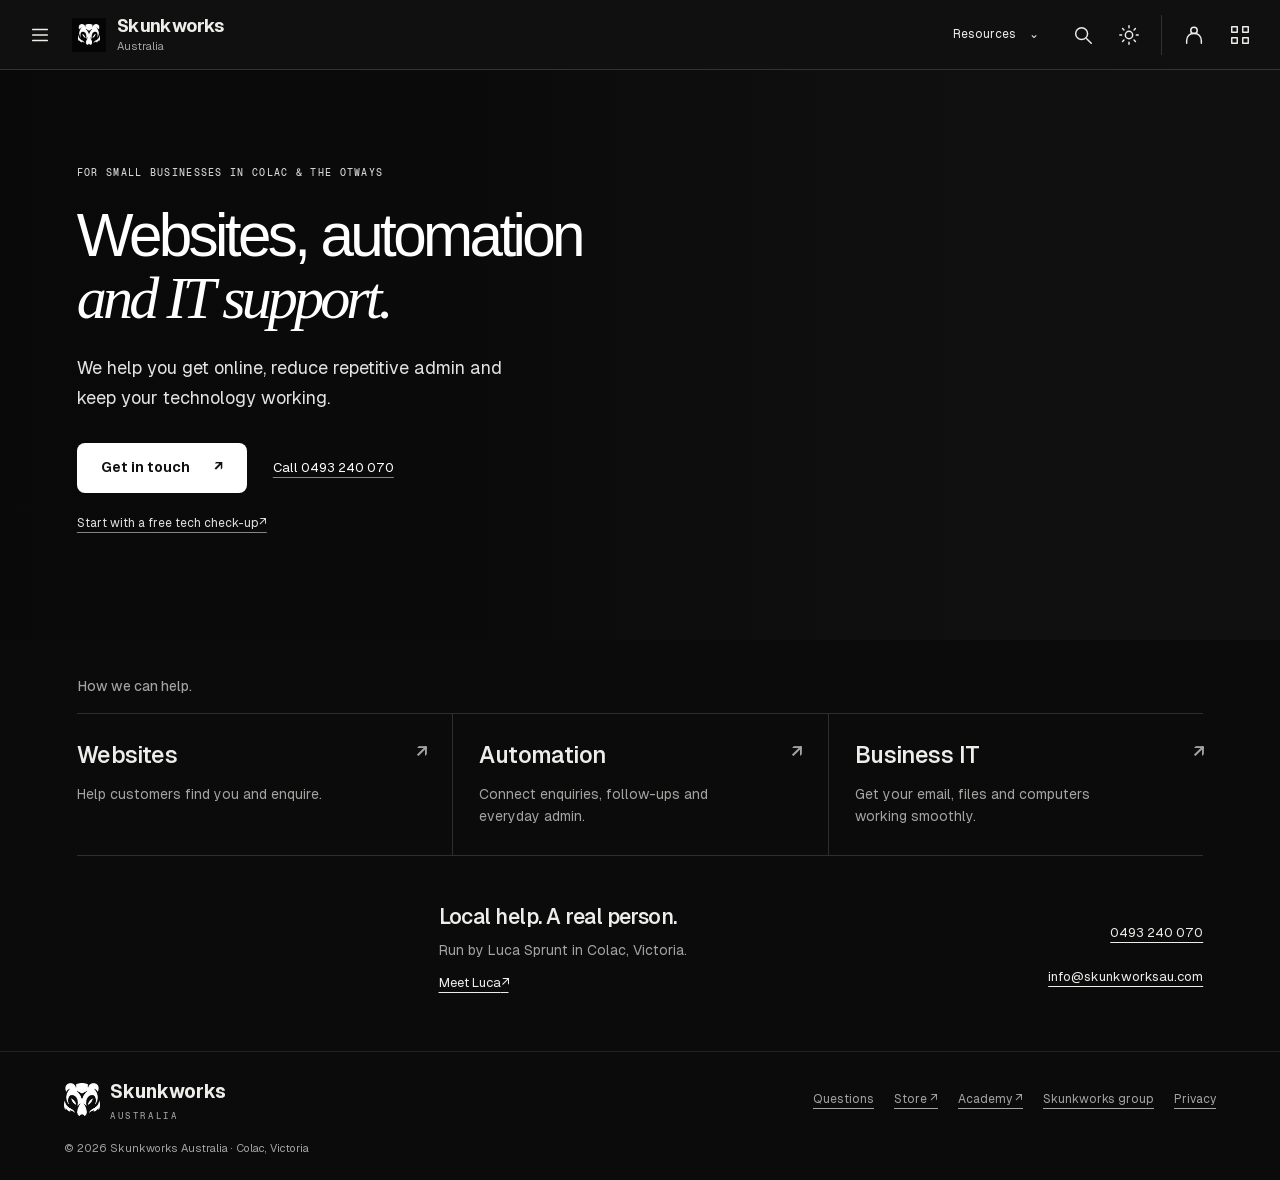
==== commit c05b8645: "Add Australian workspace image to homepage hero" ====
--- a/index.html
+++ b/index.html
@@ -1,9 +1,11 @@
 <!doctype html><html lang="en-AU"><head><meta charset="utf-8"><meta name="viewport" content="width=device-width,initial-scale=1"><title>Websites, automation & IT support | Skunkworks Australia</title><link rel="icon" href="assets/favicon.png"><meta name="description" content="Websites, automation and IT support for small businesses in Colac and the Otways. Get in touch with Luca or start with a free tech check-up."><meta name="theme-color" content="#0b0b0c"><link rel="canonical" href="https://www.skunkworksau.com/"><link rel="apple-touch-icon" href="assets/apple-touch-icon.png"><meta property="og:title" content="Websites, automation &amp; IT support | Skunkworks Australia"><meta property="og:description" content="Websites, automation and IT support for small businesses in Colac and the Otways. Get in touch with Luca or start with a free tech check-up."><meta property="og:type" content="website"><meta property="og:url" content="https://www.skunkworksau.com/"><meta property="og:image" content="https://www.skunkworksau.com/assets/og.jpg"><meta name="twitter:card" content="summary_large_image"><link rel="preload" href="assets/fonts/Geist-Variable.woff2" as="font" type="font/woff2" crossorigin><link rel="stylesheet" href="tokens.css"><link rel="stylesheet" href="clarity.css"><link rel="stylesheet" href="pages.css"><link rel="stylesheet" href="production.css"><link rel="stylesheet" href="home.css"><link rel="stylesheet" href="header.css"><script src="theme.js"></script></head><body class="minimal-home"><a class="skip" href="#main">Skip to content</a><header class="site-header brand-header"><button data-menu-button class="menu-toggle header-icon" aria-expanded="false" aria-controls="site-navigation" aria-label="Open navigation"><svg viewBox="0 0 24 24" width="22" height="22" fill="none" stroke="currentColor" stroke-width="1.6" stroke-linecap="round" stroke-linejoin="round" aria-hidden="true"><path d="M4 6h16M4 12h16M4 18h16"/></svg></button><a class="brand" href="index.html" aria-label="Skunkworks Australia home"><span class="brand-mark"><img src="assets/skunk-mark.png" alt=""></span><span><strong>Skunkworks</strong><small>Australia</small></span></a><div class="header-space"></div><details class="services-menu header-resources"><summary>Resources <span aria-hidden="true">⌄</span></summary><div class="header-panel"><a href="services.html">All services</a><a href="checkup.html">Free tech check-up</a><a href="services.html#faq">Questions & answers</a><a href="about.html">About Skunkworks</a><a href="contact.html">Get in touch</a><a href="privacy.html">Privacy</a></div></details><div class="header-tools"><button class="header-icon" type="button" data-open-search aria-label="Search the website"><svg viewBox="0 0 24 24" width="22" height="22" fill="none" stroke="currentColor" stroke-width="1.6" stroke-linecap="round" stroke-linejoin="round" aria-hidden="true"><circle cx="10.5" cy="10.5" r="6.5"/><path d="m16 16 5 5"/></svg></button><button class="header-icon" type="button" data-theme-toggle aria-label="Switch to light theme" aria-pressed="false"><svg viewBox="0 0 24 24" width="22" height="22" fill="none" stroke="currentColor" stroke-width="1.6" stroke-linecap="round" stroke-linejoin="round" aria-hidden="true"><circle cx="12" cy="12" r="4"/><path d="M12 2v2m0 16v2M2 12h2m16 0h2M5 5l1.5 1.5m11 11L19 19M5 19l1.5-1.5m11-11L19 5"/></svg></button><span class="header-divider" aria-hidden="true"></span><details class="header-contact"><summary class="header-icon" aria-label="Contact Skunkworks"><svg viewBox="0 0 24 24" width="22" height="22" fill="none" stroke="currentColor" stroke-width="1.6" stroke-linecap="round" stroke-linejoin="round" aria-hidden="true"><circle cx="12" cy="7" r="3.5"/><path d="M4 21v-3a8 8 0 0 1 16 0v3"/></svg></summary><div class="header-panel"><h2>Get in touch</h2><a href="contact.html">Send an enquiry</a><a href="tel:+61493240070">Call 0493 240 070</a><a href="mailto:info@skunkworksau.com">Email Luca</a></div></details><details class="header-ecosystem"><summary class="header-icon" aria-label="Skunkworks ecosystem"><svg viewBox="0 0 24 24" width="22" height="22" fill="none" stroke="currentColor" stroke-width="1.6" stroke-linecap="round" stroke-linejoin="round" aria-hidden="true"><path d="M3 3h6v6H3zM15 3h6v6h-6zM3 15h6v6H3zM15 15h6v6h-6z"/></svg></summary><div class="header-panel"><h2>Explore Skunkworks</h2><a href="https://www.skunkworksau.com/">Skunkworks Australia</a><a href="https://store.skunkworksau.com/">Store ↗</a><a href="https://www.skunkworksacademy.com/">Academy ↗</a><a href="https://skunkworks.africa/">Skunkworks Africa ↗</a></div></details></div><nav data-mobile-menu id="site-navigation" aria-label="Main navigation"><h2>Explore</h2><a href="index.html" aria-current="page">Home</a><a href="websites.html">Websites</a><a href="automation.html">Automation & AI</a><a href="business-it.html">Business IT</a><a href="checkup.html">Free tech check-up</a><a href="about.html">About</a><a href="contact.html">Get in touch</a><a href="services.html#faq">Questions</a><div class="drawer-group"><a href="https://store.skunkworksau.com/">Store ↗</a><a href="https://www.skunkworksacademy.com/">Academy ↗</a><a href="https://skunkworks.africa/">Skunkworks Africa ↗</a></div></nav></header><main id="main" tabindex="-1">
 <section class="landing-hero" id="top">
+<picture class="landing-hero-media" aria-hidden="true"><source media="(max-width:800px)" srcset="assets/workspace-hero-mobile.webp"><img src="assets/workspace-hero.webp" srcset="assets/workspace-hero-small.webp 1000w, assets/workspace-hero.webp 1672w" sizes="(max-width:1280px) 100vw, 1280px" width="1672" height="941" alt="" fetchpriority="high" decoding="async"></picture>
+<div class="landing-hero-copy">
 <p class="eyebrow">FOR SMALL BUSINESSES IN COLAC &amp; THE OTWAYS</p>
 <h1>Websites, automation<br><em>and IT support.</em></h1>
 <p class="landing-intro">We help you get online, reduce repetitive admin and keep your technology working.</p>
-<div class="landing-actions" id="book"><a class="button" href="contact.html">Get in touch <span aria-hidden="true">↗</span></a><a class="landing-call" href="tel:+61493240070">Call 0493 240 070</a></div><p class="landing-checkup"><a id="check-up" href="checkup.html">Start with a free tech check-up <span aria-hidden="true">↗</span></a></p></section>
+<div class="landing-actions" id="book"><a class="button" href="contact.html">Get in touch <span aria-hidden="true">↗</span></a><a class="landing-call" href="tel:+61493240070">Call 0493 240 070</a></div><p class="landing-checkup"><a id="check-up" href="checkup.html">Start with a free tech check-up <span aria-hidden="true">↗</span></a></p></div></section>
 <section class="landing-services" id="services" aria-labelledby="service-heading"><span class="anchor-alias" id="solutions"></span><h2 id="service-heading">How we can help.</h2>
 <div class="service-links">
 <a href="websites.html"><h3>Websites <span aria-hidden="true">↗</span></h3><p>Help customers find you and enquire.</p></a>
@@ -11,4 +13,4 @@
 <a href="business-it.html"><h3>Business IT <span aria-hidden="true">↗</span></h3><p>Get your email, files and computers working smoothly.</p></a>
 </div></section>
 <section class="landing-local" id="contact" aria-labelledby="local-heading"><span class="anchor-alias" id="company"></span><div><h2 id="local-heading">Local help. A real person.</h2><p>Run by Luca Sprunt in Colac, Victoria.</p><a href="about.html">Meet Luca <span aria-hidden="true">↗</span></a></div><div class="local-contact"><a href="tel:+61493240070">0493 240 070</a><a href="mailto:info@skunkworksau.com">info@skunkworksau.com</a></div></section>
-</main><footer class="site-footer landing-footer"><a class="brand" href="index.html" aria-current="page"><img src="assets/skunk-mark.png" alt=""><span>Skunkworks<small>AUSTRALIA</small></span></a><div><a id="faq" href="services.html#faq">Questions</a><a id="family" href="https://store.skunkworksau.com/">Store ↗</a><a href="https://www.skunkworksacademy.com/">Academy ↗</a><a id="partners" href="about.html#partners">Skunkworks group</a><a href="privacy.html">Privacy</a></div><span>© 2026 Skunkworks Australia · Colac, Victoria</span></footer><script src="home.js"></script><script src="site-navigation.js"></script><dialog id="site-search" class="site-search" aria-labelledby="search-title"><div class="search-heading"><h2 id="search-title">Find what you need.</h2><button type="button" class="header-icon" data-close-search aria-label="Close search">×</button></div><label for="site-search-input">Search pages and services</label><input id="site-search-input" type="search" autocomplete="off" placeholder="Try websites, email or admin"><ul id="site-search-results"><li data-search="home "><a href="index.html">Home<span aria-hidden="true">↗</span></a></li><li data-search="websites website online booking shop ecommerce"><a href="websites.html">Websites<span aria-hidden="true">↗</span></a></li><li data-search="automation and ai automation ai admin follow ups enquiries reminders"><a href="automation.html">Automation & AI<span aria-hidden="true">↗</span></a></li><li data-search="business it computers email files microsoft security backups wifi"><a href="business-it.html">Business IT<span aria-hidden="true">↗</span></a></li><li data-search="free tech check-up free checkup check-up review advice report"><a href="checkup.html">Free tech check-up<span aria-hidden="true">↗</span></a></li><li data-search="about "><a href="about.html">About<span aria-hidden="true">↗</span></a></li><li data-search="get in touch call phone email contact help enquire enquiry"><a href="contact.html">Get in touch<span aria-hidden="true">↗</span></a></li><li data-search="questions "><a href="services.html#faq">Questions<span aria-hidden="true">↗</span></a></li><li data-search="all services "><a href="services.html">All services<span aria-hidden="true">↗</span></a></li></ul><p id="search-empty" hidden>No matching page. <a href="contact.html">Tell us what you need help with.</a></p></dialog><script src="header.js"></script></body></html>+</main><footer class="site-footer landing-footer"><a class="brand" href="index.html" aria-current="page"><img src="assets/skunk-mark.png" alt=""><span>Skunkworks<small>AUSTRALIA</small></span></a><div><a id="faq" href="services.html#faq">Questions</a><a id="family" href="https://store.skunkworksau.com/">Store ↗</a><a href="https://www.skunkworksacademy.com/">Academy ↗</a><a id="partners" href="about.html#partners">Skunkworks group</a><a href="privacy.html">Privacy</a></div><span>© 2026 Skunkworks Australia · Colac, Victoria</span></footer><script src="home.js"></script><script src="site-navigation.js"></script><dialog id="site-search" class="site-search" aria-labelledby="search-title"><div class="search-heading"><h2 id="search-title">Find what you need.</h2><button type="button" class="header-icon" data-close-search aria-label="Close search">×</button></div><label for="site-search-input">Search pages and services</label><input id="site-search-input" type="search" autocomplete="off" placeholder="Try websites, email or admin"><ul id="site-search-results"><li data-search="home "><a href="index.html">Home<span aria-hidden="true">↗</span></a></li><li data-search="websites website online booking shop ecommerce"><a href="websites.html">Websites<span aria-hidden="true">↗</span></a></li><li data-search="automation and ai automation ai admin follow ups enquiries reminders"><a href="automation.html">Automation & AI<span aria-hidden="true">↗</span></a></li><li data-search="business it computers email files microsoft security backups wifi"><a href="business-it.html">Business IT<span aria-hidden="true">↗</span></a></li><li data-search="free tech check-up free checkup check-up review advice report"><a href="checkup.html">Free tech check-up<span aria-hidden="true">↗</span></a></li><li data-search="about "><a href="about.html">About<span aria-hidden="true">↗</span></a></li><li data-search="get in touch call phone email contact help enquire enquiry"><a href="contact.html">Get in touch<span aria-hidden="true">↗</span></a></li><li data-search="questions "><a href="services.html#faq">Questions<span aria-hidden="true">↗</span></a></li><li data-search="all services "><a href="services.html">All services<span aria-hidden="true">↗</span></a></li></ul><p id="search-empty" hidden>No matching page. <a href="contact.html">Tell us what you need help with.</a></p></dialog><script src="header.js"></script></body></html>
--- a/home.css
+++ b/home.css
@@ -1,16 +1,22 @@
-/* The landing page stays quiet; service pages carry the demonstrations. */
+/* A quiet photographic opening; service pages carry the demonstrations. */
 .minimal-home .site-header{position:relative}
 .minimal-home main{max-width:1280px;margin-inline:auto}
-.landing-hero{padding:76px 6% 58px;text-align:center}
-.landing-hero .eyebrow{margin:0 0 24px}
-.landing-hero h1{max-width:970px;margin:0 auto;font-family:Inter,'Segoe UI',Roboto,Helvetica,Arial,sans-serif;font-size:clamp(40px,5.1vw,72px);line-height:1.02;letter-spacing:-.06em;font-weight:500;text-wrap:balance}
+.landing-hero{position:relative;isolation:isolate;overflow:hidden;min-height:570px;display:flex;align-items:center;padding:64px 6%;margin-bottom:38px;text-align:left;background:#111112;color:#fff}
+.landing-hero-media{position:absolute;inset:0;z-index:-2;display:block}
+.landing-hero-media img{display:block;width:100%;height:100%;object-fit:cover;object-position:center}
+.landing-hero::after{content:'';position:absolute;inset:0;z-index:-1;background:linear-gradient(90deg,rgba(8,8,9,.88),rgba(8,8,9,.72) 37%,rgba(8,8,9,.25) 66%,rgba(8,8,9,.04))}
+.landing-hero-copy{width:100%;max-width:650px}
+.landing-hero .eyebrow{margin:0 0 24px;color:#d5d5d2}
+.landing-hero h1{max-width:650px;margin:0;font-family:Inter,'Segoe UI',Roboto,Helvetica,Arial,sans-serif;font-size:clamp(40px,4.7vw,64px);line-height:1.02;letter-spacing:-.06em;font-weight:500;text-wrap:balance}
 .landing-hero h1 em{font-family:Georgia,'Times New Roman',serif;font-weight:400;font-style:italic;letter-spacing:-.065em}
-.landing-intro{max-width:560px;margin:25px auto 0;font-size:18px;line-height:1.65;color:var(--site-secondary);text-wrap:pretty}
-.landing-actions{display:flex;justify-content:center;align-items:center;flex-wrap:wrap;gap:12px 26px;margin-top:30px}
+.landing-intro{max-width:430px;margin:25px 0 0;font-size:18px;line-height:1.65;color:#e2e2df;text-wrap:pretty}
+.landing-actions{display:flex;justify-content:flex-start;align-items:center;flex-wrap:wrap;gap:12px 26px;margin-top:30px}
+.landing-hero .button{background:#fff;color:#111112}
+.landing-hero :focus-visible,:root[data-theme=light] .landing-hero :focus-visible{outline-color:#fff}
 .landing-actions .button{min-height:50px;gap:24px;padding:15px 24px;font-size:14px}
-.landing-actions>a:not(.button){display:inline-flex;align-items:center;min-height:44px;font-size:13px;line-height:1.5;text-decoration-color:var(--site-line-strong)}
+.landing-actions>a:not(.button){display:inline-flex;align-items:center;min-height:44px;font-size:13px;line-height:1.5;text-decoration-color:#ffffff80}
 .landing-checkup{margin:8px 0 0;font-size:12px;line-height:1.5}
-.landing-checkup>a{display:inline-flex;align-items:center;min-height:44px;color:var(--site-secondary);text-decoration-color:var(--site-line-strong)}
+.landing-checkup>a{display:inline-flex;align-items:center;min-height:44px;color:#e2e2df;text-decoration-color:#ffffff80}
 .landing-services{padding:0 6% 48px}
 .landing-services>h2{font-size:14px;letter-spacing:0;font-weight:450;color:var(--site-muted);margin:0 0 18px}
 .service-links{display:grid;grid-template-columns:repeat(3,minmax(0,1fr));border-block:1px solid var(--site-line)}
@@ -33,7 +39,11 @@
 .landing-footer>div>a{display:inline-flex;min-height:44px;align-items:center;font-size:12px}
 .landing-footer>span{width:100%;font-size:11px}
 @media(max-width:800px){
- .landing-hero{padding:38px 6% 35px}
+ .landing-hero{min-height:0;display:flex;flex-direction:column;align-items:stretch;padding:0;margin-bottom:28px}
+ .landing-hero-copy{padding:36px 6% 18px;max-width:none}
+ .landing-hero-media{position:relative;inset:auto;z-index:0;order:1;height:240px;overflow:hidden}
+ .landing-hero-media img{object-position:center 43%}
+ .landing-hero::after{display:none}
  .landing-hero .eyebrow{font-size:9px;margin-bottom:19px}
  .landing-hero h1{font-size:clamp(30px,9.5vw,48px);line-height:1.08}
  .landing-intro{font-size:16px;line-height:1.6;margin-top:20px;max-width:470px}
@@ -52,4 +62,4 @@
  .landing-footer{padding:22px 6%;gap:12px}
  .landing-footer>div{gap:0 18px}
 }
-@media(max-width:480px){.landing-actions{flex-direction:column}.landing-actions .button{min-width:170px}}
+@media(max-width:480px){.landing-actions{flex-direction:column;align-items:flex-start}.landing-actions .button{min-width:170px}.landing-hero-media{height:210px}}
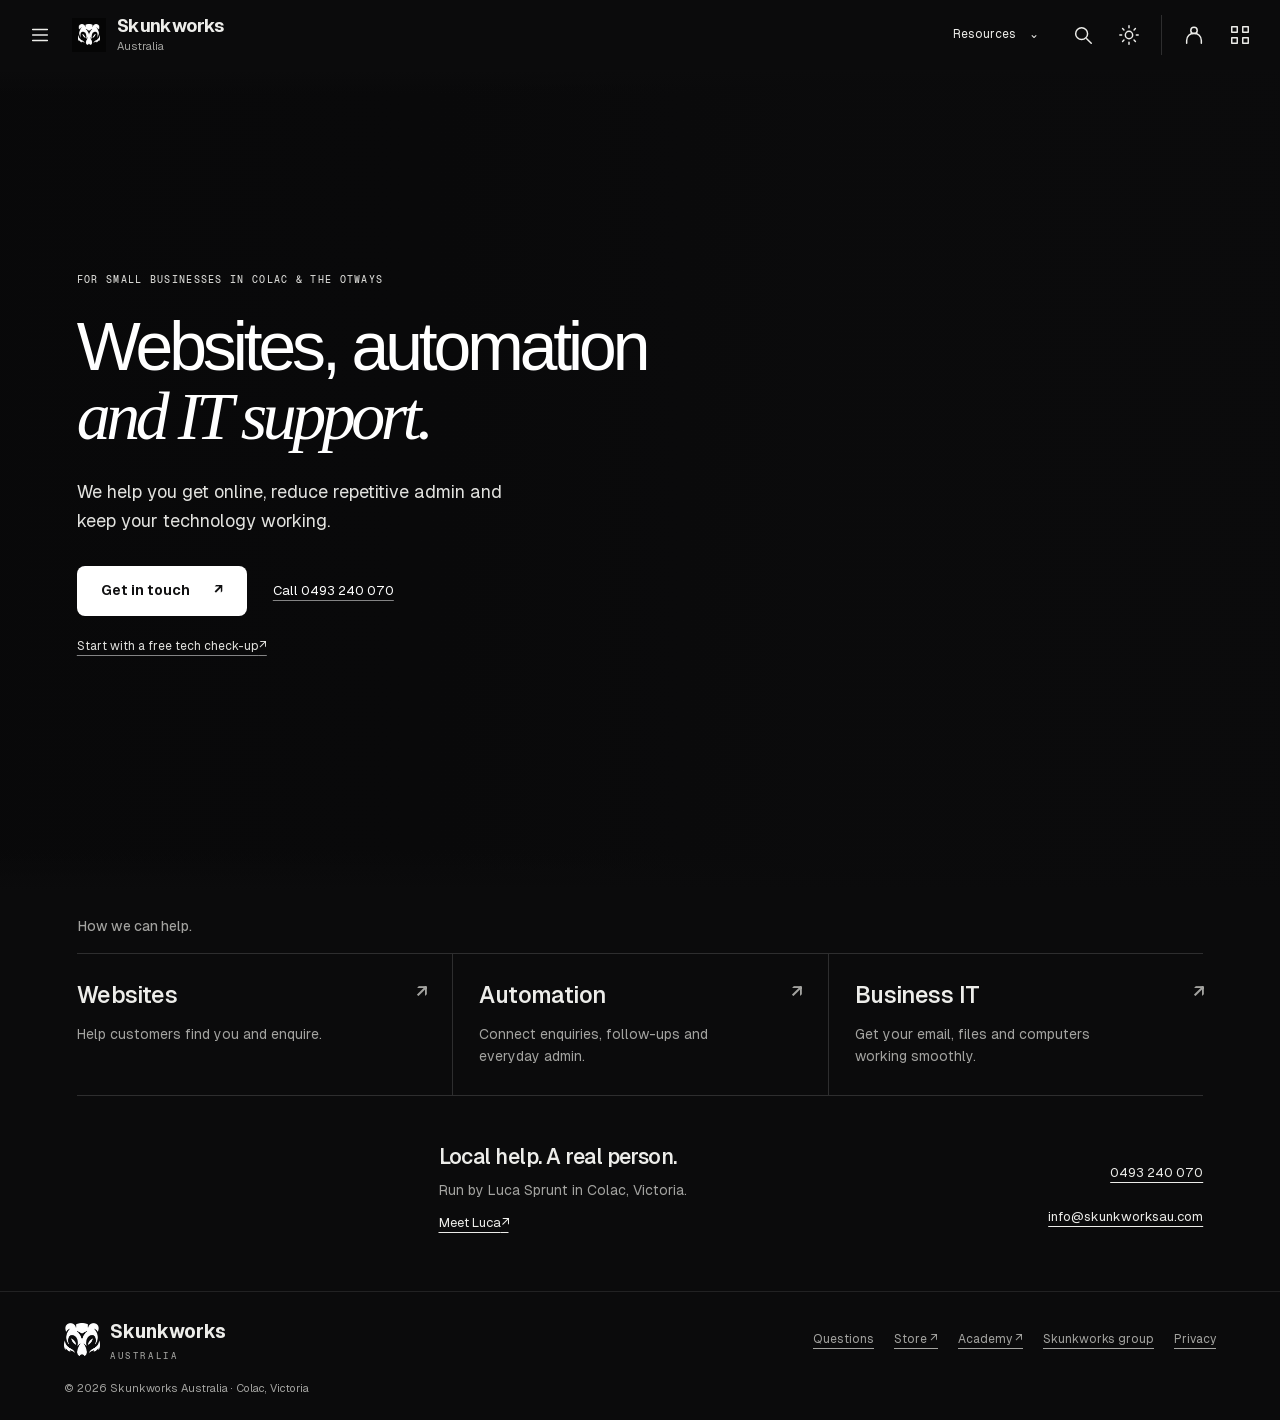
==== commit 4257e006: "Add Australian orbit logo visual to the light homepage" ====
--- a/index.html
+++ b/index.html
@@ -5,7 +5,8 @@
 <p class="eyebrow">FOR SMALL BUSINESSES IN COLAC &amp; THE OTWAYS</p>
 <h1>Websites, automation<br><em>and IT support.</em></h1>
 <p class="landing-intro">We help you get online, reduce repetitive admin and keep your technology working.</p>
-<div class="landing-actions" id="book"><a class="button" href="contact.html">Get in touch <span aria-hidden="true">↗</span></a><a class="landing-call" href="tel:+61493240070">Call 0493 240 070</a></div><p class="landing-checkup"><a id="check-up" href="checkup.html">Start with a free tech check-up <span aria-hidden="true">↗</span></a></p></div></section>
+<div class="landing-actions" id="book"><a class="button" href="contact.html">Get in touch <span aria-hidden="true">↗</span></a><a class="landing-call" href="tel:+61493240070">Call 0493 240 070</a></div><p class="landing-checkup"><a id="check-up" href="checkup.html">Start with a free tech check-up <span aria-hidden="true">↗</span></a></p></div>
+<div class="landing-orbit"><div class="orbit-scene" aria-hidden="true"><div class="orbit-ring orbit-ring-outer"></div><div class="orbit-ring orbit-ring-inner"></div><div class="orbit-emblem"><img src="assets/skunk-mark.png" width="1100" height="1018" alt="" decoding="async"></div><span class="orbit-signal orbit-signal-one">01</span><span class="orbit-signal-au">AU</span><span class="orbit-signal orbit-signal-arrow">↗</span></div><button type="button" class="orbit-motion-toggle" aria-pressed="false" hidden>Pause animation</button></div></section>
 <section class="landing-services" id="services" aria-labelledby="service-heading"><span class="anchor-alias" id="solutions"></span><h2 id="service-heading">How we can help.</h2>
 <div class="service-links">
 <a href="websites.html"><h3>Websites <span aria-hidden="true">↗</span></h3><p>Help customers find you and enquire.</p></a>
--- a/home.css
+++ b/home.css
@@ -1,13 +1,15 @@
 /* A quiet photographic opening; service pages carry the demonstrations. */
-.minimal-home .site-header{position:relative}
-.minimal-home main{max-width:1280px;margin-inline:auto}
-.landing-hero{position:relative;isolation:isolate;overflow:hidden;min-height:570px;display:flex;align-items:center;padding:64px 6%;margin-bottom:38px;text-align:left;background:#111112;color:#fff}
+.minimal-home .site-header.brand-header{position:relative;background:var(--site-bg);color:var(--site-text);border-bottom-color:transparent}
+.minimal-home .brand-header :focus-visible{outline-color:var(--site-text)}
+.minimal-home main{max-width:none;margin:0}
+.minimal-home .landing-services,.minimal-home .landing-local{max-width:1280px;margin-inline:auto}
+.landing-hero{position:relative;isolation:isolate;overflow:hidden;min-height:clamp(660px,calc(100svh - 70px),820px);display:flex;align-items:center;padding:100px max(6%,calc((100% - 1128px)/2)) 120px;margin-bottom:28px;text-align:left;background:#0b0b0c;color:#fff}
 .landing-hero-media{position:absolute;inset:0;z-index:-2;display:block}
 .landing-hero-media img{display:block;width:100%;height:100%;object-fit:cover;object-position:center}
-.landing-hero::after{content:'';position:absolute;inset:0;z-index:-1;background:linear-gradient(90deg,rgba(8,8,9,.88),rgba(8,8,9,.72) 37%,rgba(8,8,9,.25) 66%,rgba(8,8,9,.04))}
-.landing-hero-copy{width:100%;max-width:650px}
+.landing-hero::after{content:'';position:absolute;inset:0;z-index:-1;background:linear-gradient(180deg,var(--site-bg),transparent 24px,transparent calc(100% - 40px),var(--site-bg)),linear-gradient(90deg,rgba(8,8,9,.83),rgba(8,8,9,.65) 35%,rgba(8,8,9,.16) 63%,rgba(8,8,9,.06))}
+.landing-hero-copy{width:100%;max-width:760px}
 .landing-hero .eyebrow{margin:0 0 24px;color:#d5d5d2}
-.landing-hero h1{max-width:650px;margin:0;font-family:Inter,'Segoe UI',Roboto,Helvetica,Arial,sans-serif;font-size:clamp(40px,4.7vw,64px);line-height:1.02;letter-spacing:-.06em;font-weight:500;text-wrap:balance}
+.landing-hero h1{max-width:760px;margin:0;font-family:Inter,'Segoe UI',Roboto,Helvetica,Arial,sans-serif;font-size:clamp(40px,5.3vw,78px);line-height:1.02;letter-spacing:-.06em;font-weight:500;text-wrap:balance}
 .landing-hero h1 em{font-family:Georgia,'Times New Roman',serif;font-weight:400;font-style:italic;letter-spacing:-.065em}
 .landing-intro{max-width:430px;margin:25px 0 0;font-size:18px;line-height:1.65;color:#e2e2df;text-wrap:pretty}
 .landing-actions{display:flex;justify-content:flex-start;align-items:center;flex-wrap:wrap;gap:12px 26px;margin-top:30px}
@@ -17,6 +19,35 @@
 .landing-actions>a:not(.button){display:inline-flex;align-items:center;min-height:44px;font-size:13px;line-height:1.5;text-decoration-color:#ffffff80}
 .landing-checkup{margin:8px 0 0;font-size:12px;line-height:1.5}
 .landing-checkup>a{display:inline-flex;align-items:center;min-height:44px;color:#e2e2df;text-decoration-color:#ffffff80}
+:root[data-theme=light] .landing-hero{background:var(--site-bg);color:var(--site-text);display:grid;grid-template-columns:minmax(0,1.45fr) minmax(0,1fr);column-gap:clamp(32px,4vw,64px)}
+:root[data-theme=light] .landing-hero h1{font-size:clamp(40px,4.5vw,68px)}
+:root[data-theme=light] .landing-hero::after{background:none}
+:root[data-theme=light] .landing-hero-media{display:none}
+:root[data-theme=light] .landing-hero .eyebrow{color:var(--site-text)}
+:root[data-theme=light] .landing-intro,:root[data-theme=light] .landing-checkup>a{color:var(--site-secondary)}
+:root[data-theme=light] .landing-hero .button{background:var(--site-text);color:var(--site-bg)}
+:root[data-theme=light] .landing-actions>a:not(.button),:root[data-theme=light] .landing-checkup>a{text-decoration-color:var(--site-line-strong)}
+:root[data-theme=light] .landing-hero :focus-visible{outline-color:var(--site-text)}
+.landing-orbit{display:none}
+:root[data-theme=light] .landing-orbit{display:grid;justify-items:center;align-self:center;gap:25px;min-width:0;width:100%;max-width:460px;justify-self:end}
+.orbit-scene{position:relative;width:100%;aspect-ratio:1;border:1px solid var(--site-line);border-radius:50%;background:radial-gradient(circle,var(--site-hover) 0 35%,transparent 35.5%);pointer-events:none}
+.orbit-scene::before,.orbit-scene::after{content:'';position:absolute;background:var(--site-line)}
+.orbit-scene::before{height:1px;width:124%;left:-12%;top:50%}
+.orbit-scene::after{width:1px;height:124%;top:-12%;left:50%}
+.orbit-ring{position:absolute;border:1px solid var(--site-line);border-radius:50%;inset:12%;animation:hero-orbit 24s linear infinite}
+.orbit-ring::after{content:'';position:absolute;left:50%;top:-4px;width:8px;height:8px;border-radius:50%;background:var(--site-text)}
+.orbit-ring-inner{inset:24%;animation-duration:16s;animation-direction:reverse}
+.orbit-ring-inner::after{top:50%;left:auto;right:-4px}
+.orbit-emblem{position:absolute;z-index:1;inset:30%;display:grid;place-items:center;background:var(--site-bg);border:1px solid var(--site-line);border-radius:22px;box-shadow:0 18px 55px #0000000d;transform:rotate(-7deg)}
+.orbit-emblem img{display:block;width:64%;height:64%;object-fit:contain;filter:invert(1)}
+.orbit-signal,.orbit-signal-au{position:absolute;z-index:2;display:grid;place-items:center;width:46px;height:46px;border-radius:50%;border:1px solid var(--site-line);background:var(--site-bg);font:600 11px/1 Geist,Arial,sans-serif;color:var(--site-text)}
+.orbit-signal-one{top:9%;right:7%}
+.orbit-signal-au{bottom:8%;left:5%}
+.orbit-signal-arrow{right:-2%;bottom:29%;font-size:18px}
+.orbit-motion-toggle{border:0;background:none;color:var(--site-secondary);font:12px/1.5 Geist,Arial,sans-serif;min-height:44px;padding:10px 16px;text-decoration:underline;text-underline-offset:4px}
+.orbit-paused .orbit-ring{animation-play-state:paused}
+@keyframes hero-orbit{to{transform:rotate(360deg)}}
+@media(prefers-reduced-motion:reduce){.orbit-ring{animation:none}.orbit-motion-toggle{display:none}}
 .landing-services{padding:0 6% 48px}
 .landing-services>h2{font-size:14px;letter-spacing:0;font-weight:450;color:var(--site-muted);margin:0 0 18px}
 .service-links{display:grid;grid-template-columns:repeat(3,minmax(0,1fr));border-block:1px solid var(--site-line)}
@@ -39,11 +70,17 @@
 .landing-footer>div>a{display:inline-flex;min-height:44px;align-items:center;font-size:12px}
 .landing-footer>span{width:100%;font-size:11px}
 @media(max-width:800px){
- .landing-hero{min-height:0;display:flex;flex-direction:column;align-items:stretch;padding:0;margin-bottom:28px}
- .landing-hero-copy{padding:36px 6% 18px;max-width:none}
- .landing-hero-media{position:relative;inset:auto;z-index:0;order:1;height:240px;overflow:hidden}
- .landing-hero-media img{object-position:center 43%}
- .landing-hero::after{display:none}
+ .landing-hero{min-height:calc(100svh - 64px);padding:90px 6% 110px;margin-bottom:24px}
+ .landing-hero-copy{padding:0;max-width:600px}
+ .landing-hero-media img{object-position:30% center}
+ .landing-hero::after{background:linear-gradient(180deg,var(--site-bg),transparent 24px,transparent calc(100% - 40px),var(--site-bg)),linear-gradient(90deg,rgba(8,8,9,.8),rgba(8,8,9,.65) 50%,rgba(8,8,9,.55))}
+ :root[data-theme=light] .landing-hero{grid-template-columns:minmax(0,1fr);row-gap:50px;min-height:0;padding-block:48px 54px}
+ :root[data-theme=light] .landing-hero h1{font-size:clamp(30px,9.5vw,48px)}
+ :root[data-theme=light] .landing-orbit{width:min(76vw,360px);max-width:none;justify-self:center;margin-top:22px;gap:18px}
+ .orbit-signal,.orbit-signal-au{width:40px;height:40px;font-size:10px}
+ .orbit-signal-arrow{font-size:17px}
+ .orbit-emblem{border-radius:17px}
+ :root[data-theme=light] .landing-intro,:root[data-theme=light] .landing-checkup>a{color:var(--site-text)}
  .landing-hero .eyebrow{font-size:9px;margin-bottom:19px}
  .landing-hero h1{font-size:clamp(30px,9.5vw,48px);line-height:1.08}
  .landing-intro{font-size:16px;line-height:1.6;margin-top:20px;max-width:470px}
@@ -62,4 +99,4 @@
  .landing-footer{padding:22px 6%;gap:12px}
  .landing-footer>div{gap:0 18px}
 }
-@media(max-width:480px){.landing-actions{flex-direction:column;align-items:flex-start}.landing-actions .button{min-width:170px}.landing-hero-media{height:210px}}
+@media(max-width:480px){.landing-actions{flex-direction:column;align-items:flex-start}.landing-actions .button{min-width:170px}}
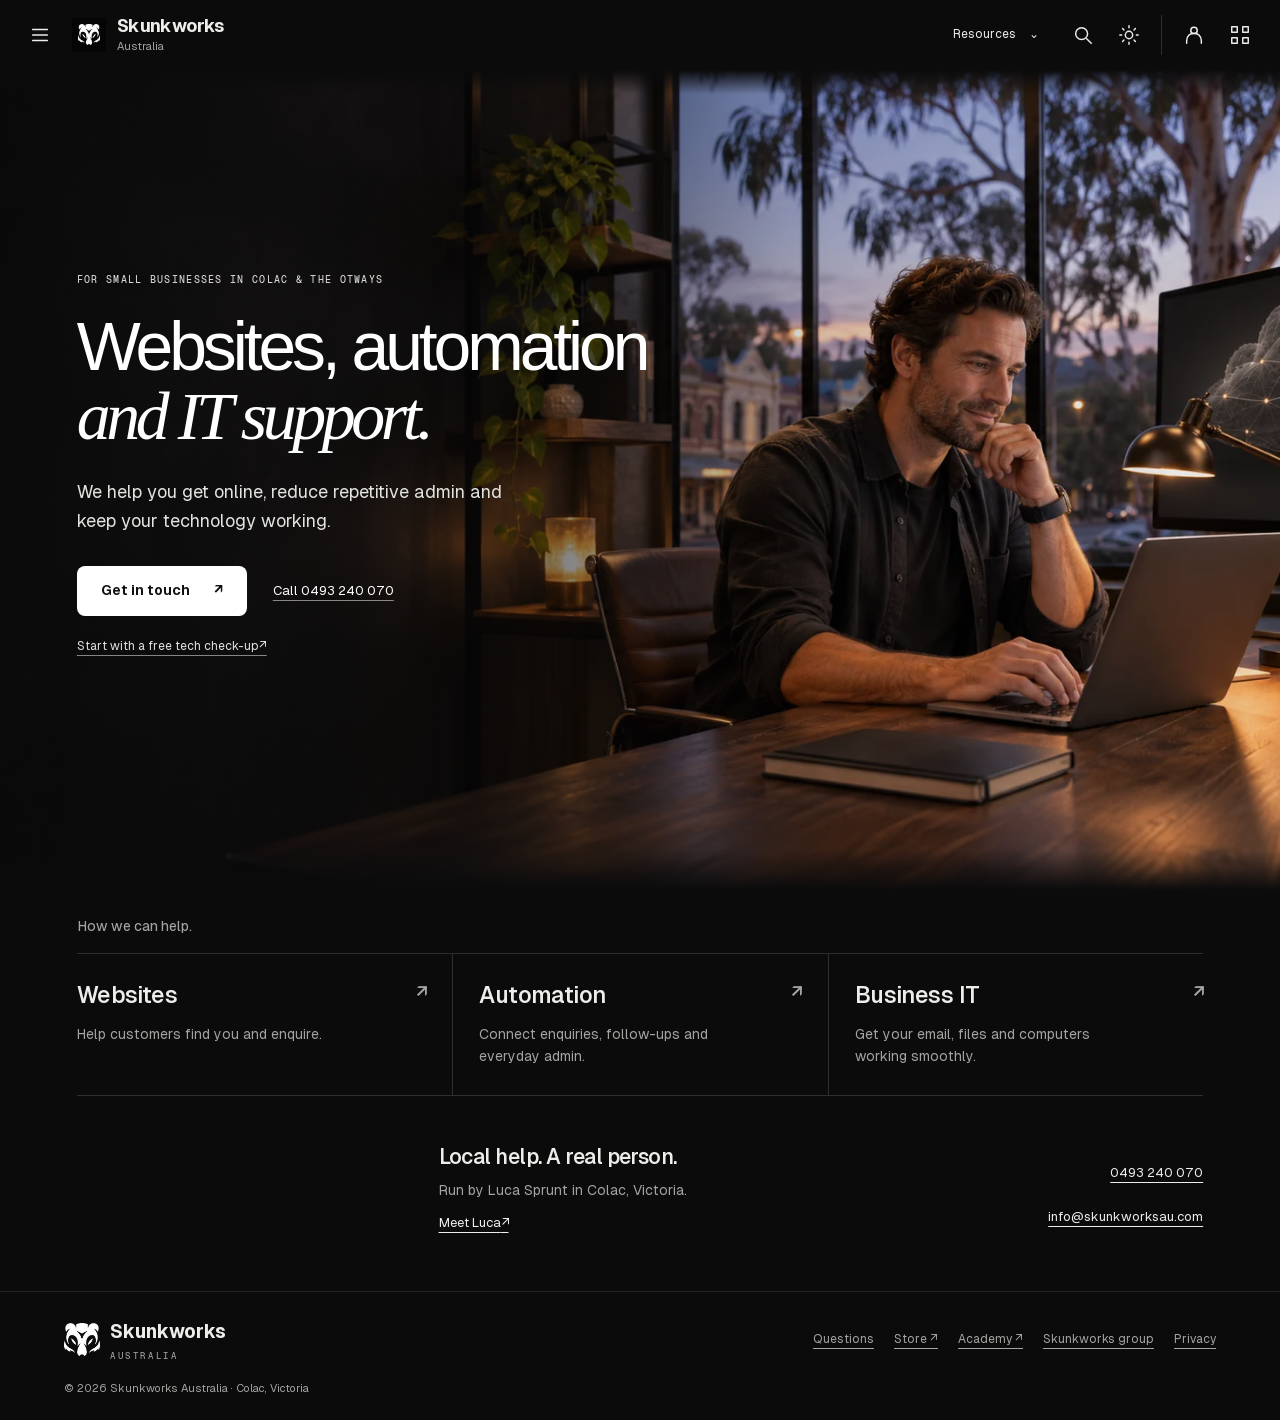
==== commit eac8f9c1: "Harden website security: CSP, HTTPS fallback, security.txt, pinned actions - Add a strict Content-Se" ====
--- a/index.html
+++ b/index.html
@@ -1,4 +1,4 @@
-<!doctype html><html lang="en-AU"><head><meta charset="utf-8"><meta name="viewport" content="width=device-width,initial-scale=1"><title>Websites, automation & IT support | Skunkworks Australia</title><link rel="icon" href="assets/favicon.png"><meta name="description" content="Websites, automation and IT support for small businesses in Colac and the Otways. Get in touch with Luca or start with a free tech check-up."><meta name="theme-color" content="#0b0b0c"><link rel="canonical" href="https://www.skunkworksau.com/"><link rel="apple-touch-icon" href="assets/apple-touch-icon.png"><meta property="og:title" content="Websites, automation &amp; IT support | Skunkworks Australia"><meta property="og:description" content="Websites, automation and IT support for small businesses in Colac and the Otways. Get in touch with Luca or start with a free tech check-up."><meta property="og:type" content="website"><meta property="og:url" content="https://www.skunkworksau.com/"><meta property="og:image" content="https://www.skunkworksau.com/assets/og.jpg"><meta name="twitter:card" content="summary_large_image"><link rel="preload" href="assets/fonts/Geist-Variable.woff2" as="font" type="font/woff2" crossorigin><link rel="stylesheet" href="tokens.css"><link rel="stylesheet" href="clarity.css"><link rel="stylesheet" href="pages.css"><link rel="stylesheet" href="production.css"><link rel="stylesheet" href="home.css"><link rel="stylesheet" href="header.css"><script src="theme.js"></script></head><body class="minimal-home"><a class="skip" href="#main">Skip to content</a><header class="site-header brand-header"><button data-menu-button class="menu-toggle header-icon" aria-expanded="false" aria-controls="site-navigation" aria-label="Open navigation"><svg viewBox="0 0 24 24" width="22" height="22" fill="none" stroke="currentColor" stroke-width="1.6" stroke-linecap="round" stroke-linejoin="round" aria-hidden="true"><path d="M4 6h16M4 12h16M4 18h16"/></svg></button><a class="brand" href="index.html" aria-label="Skunkworks Australia home"><span class="brand-mark"><img src="assets/skunk-mark.png" alt=""></span><span><strong>Skunkworks</strong><small>Australia</small></span></a><div class="header-space"></div><details class="services-menu header-resources"><summary>Resources <span aria-hidden="true">⌄</span></summary><div class="header-panel"><a href="services.html">All services</a><a href="checkup.html">Free tech check-up</a><a href="services.html#faq">Questions & answers</a><a href="about.html">About Skunkworks</a><a href="contact.html">Get in touch</a><a href="privacy.html">Privacy</a></div></details><div class="header-tools"><button class="header-icon" type="button" data-open-search aria-label="Search the website"><svg viewBox="0 0 24 24" width="22" height="22" fill="none" stroke="currentColor" stroke-width="1.6" stroke-linecap="round" stroke-linejoin="round" aria-hidden="true"><circle cx="10.5" cy="10.5" r="6.5"/><path d="m16 16 5 5"/></svg></button><button class="header-icon" type="button" data-theme-toggle aria-label="Switch to light theme" aria-pressed="false"><svg viewBox="0 0 24 24" width="22" height="22" fill="none" stroke="currentColor" stroke-width="1.6" stroke-linecap="round" stroke-linejoin="round" aria-hidden="true"><circle cx="12" cy="12" r="4"/><path d="M12 2v2m0 16v2M2 12h2m16 0h2M5 5l1.5 1.5m11 11L19 19M5 19l1.5-1.5m11-11L19 5"/></svg></button><span class="header-divider" aria-hidden="true"></span><details class="header-contact"><summary class="header-icon" aria-label="Contact Skunkworks"><svg viewBox="0 0 24 24" width="22" height="22" fill="none" stroke="currentColor" stroke-width="1.6" stroke-linecap="round" stroke-linejoin="round" aria-hidden="true"><circle cx="12" cy="7" r="3.5"/><path d="M4 21v-3a8 8 0 0 1 16 0v3"/></svg></summary><div class="header-panel"><h2>Get in touch</h2><a href="contact.html">Send an enquiry</a><a href="tel:+61493240070">Call 0493 240 070</a><a href="mailto:info@skunkworksau.com">Email Luca</a></div></details><details class="header-ecosystem"><summary class="header-icon" aria-label="Skunkworks ecosystem"><svg viewBox="0 0 24 24" width="22" height="22" fill="none" stroke="currentColor" stroke-width="1.6" stroke-linecap="round" stroke-linejoin="round" aria-hidden="true"><path d="M3 3h6v6H3zM15 3h6v6h-6zM3 15h6v6H3zM15 15h6v6h-6z"/></svg></summary><div class="header-panel"><h2>Explore Skunkworks</h2><a href="https://www.skunkworksau.com/">Skunkworks Australia</a><a href="https://store.skunkworksau.com/">Store ↗</a><a href="https://www.skunkworksacademy.com/">Academy ↗</a><a href="https://skunkworks.africa/">Skunkworks Africa ↗</a></div></details></div><nav data-mobile-menu id="site-navigation" aria-label="Main navigation"><h2>Explore</h2><a href="index.html" aria-current="page">Home</a><a href="websites.html">Websites</a><a href="automation.html">Automation & AI</a><a href="business-it.html">Business IT</a><a href="checkup.html">Free tech check-up</a><a href="about.html">About</a><a href="contact.html">Get in touch</a><a href="services.html#faq">Questions</a><div class="drawer-group"><a href="https://store.skunkworksau.com/">Store ↗</a><a href="https://www.skunkworksacademy.com/">Academy ↗</a><a href="https://skunkworks.africa/">Skunkworks Africa ↗</a></div></nav></header><main id="main" tabindex="-1">
+<!doctype html><html lang="en-AU"><head><meta charset="utf-8"><meta http-equiv="Content-Security-Policy" content="default-src 'self'; script-src 'self'; style-src 'self'; img-src 'self' data:; font-src 'self'; connect-src 'self' https://formsubmit.co; form-action 'self' https://formsubmit.co; base-uri 'self'; object-src 'none'; frame-src 'none'; manifest-src 'self'; worker-src 'none'; upgrade-insecure-requests"><meta name="referrer" content="strict-origin-when-cross-origin"><meta name="viewport" content="width=device-width,initial-scale=1"><title>Websites, automation & IT support | Skunkworks Australia</title><link rel="icon" href="assets/favicon.png"><meta name="description" content="Websites, automation and IT support for small businesses in Colac and the Otways. Get in touch with Luca or start with a free tech check-up."><meta name="theme-color" content="#0b0b0c"><link rel="canonical" href="https://www.skunkworksau.com/"><link rel="apple-touch-icon" href="assets/apple-touch-icon.png"><meta property="og:title" content="Websites, automation &amp; IT support | Skunkworks Australia"><meta property="og:description" content="Websites, automation and IT support for small businesses in Colac and the Otways. Get in touch with Luca or start with a free tech check-up."><meta property="og:type" content="website"><meta property="og:url" content="https://www.skunkworksau.com/"><meta property="og:image" content="https://www.skunkworksau.com/assets/og.jpg"><meta name="twitter:card" content="summary_large_image"><link rel="preload" href="assets/fonts/Geist-Variable.woff2" as="font" type="font/woff2" crossorigin><link rel="stylesheet" href="tokens.css"><link rel="stylesheet" href="clarity.css"><link rel="stylesheet" href="pages.css"><link rel="stylesheet" href="production.css"><link rel="stylesheet" href="home.css"><link rel="stylesheet" href="header.css"><script src="theme.js"></script></head><body class="minimal-home"><a class="skip" href="#main">Skip to content</a><header class="site-header brand-header"><button data-menu-button class="menu-toggle header-icon" aria-expanded="false" aria-controls="site-navigation" aria-label="Open navigation"><svg viewBox="0 0 24 24" width="22" height="22" fill="none" stroke="currentColor" stroke-width="1.6" stroke-linecap="round" stroke-linejoin="round" aria-hidden="true"><path d="M4 6h16M4 12h16M4 18h16"/></svg></button><a class="brand" href="index.html" aria-label="Skunkworks Australia home"><span class="brand-mark"><img src="assets/skunk-mark.png" alt=""></span><span><strong>Skunkworks</strong><small>Australia</small></span></a><div class="header-space"></div><details class="services-menu header-resources"><summary>Resources <span aria-hidden="true">⌄</span></summary><div class="header-panel"><a href="services.html">All services</a><a href="checkup.html">Free tech check-up</a><a href="services.html#faq">Questions & answers</a><a href="about.html">About Skunkworks</a><a href="contact.html">Get in touch</a><a href="privacy.html">Privacy</a></div></details><div class="header-tools"><button class="header-icon" type="button" data-open-search aria-label="Search the website"><svg viewBox="0 0 24 24" width="22" height="22" fill="none" stroke="currentColor" stroke-width="1.6" stroke-linecap="round" stroke-linejoin="round" aria-hidden="true"><circle cx="10.5" cy="10.5" r="6.5"/><path d="m16 16 5 5"/></svg></button><button class="header-icon" type="button" data-theme-toggle aria-label="Switch to light theme" aria-pressed="false"><svg viewBox="0 0 24 24" width="22" height="22" fill="none" stroke="currentColor" stroke-width="1.6" stroke-linecap="round" stroke-linejoin="round" aria-hidden="true"><circle cx="12" cy="12" r="4"/><path d="M12 2v2m0 16v2M2 12h2m16 0h2M5 5l1.5 1.5m11 11L19 19M5 19l1.5-1.5m11-11L19 5"/></svg></button><span class="header-divider" aria-hidden="true"></span><details class="header-contact"><summary class="header-icon" aria-label="Contact Skunkworks"><svg viewBox="0 0 24 24" width="22" height="22" fill="none" stroke="currentColor" stroke-width="1.6" stroke-linecap="round" stroke-linejoin="round" aria-hidden="true"><circle cx="12" cy="7" r="3.5"/><path d="M4 21v-3a8 8 0 0 1 16 0v3"/></svg></summary><div class="header-panel"><h2>Get in touch</h2><a href="contact.html">Send an enquiry</a><a href="tel:+61493240070">Call 0493 240 070</a><a href="mailto:info@skunkworksau.com">Email Luca</a></div></details><details class="header-ecosystem"><summary class="header-icon" aria-label="Skunkworks ecosystem"><svg viewBox="0 0 24 24" width="22" height="22" fill="none" stroke="currentColor" stroke-width="1.6" stroke-linecap="round" stroke-linejoin="round" aria-hidden="true"><path d="M3 3h6v6H3zM15 3h6v6h-6zM3 15h6v6H3zM15 15h6v6h-6z"/></svg></summary><div class="header-panel"><h2>Explore Skunkworks</h2><a href="https://www.skunkworksau.com/">Skunkworks Australia</a><a href="https://store.skunkworksau.com/">Store ↗</a><a href="https://www.skunkworksacademy.com/">Academy ↗</a><a href="https://skunkworks.africa/">Skunkworks Africa ↗</a></div></details></div><nav data-mobile-menu id="site-navigation" aria-label="Main navigation"><h2>Explore</h2><a href="index.html" aria-current="page">Home</a><a href="websites.html">Websites</a><a href="automation.html">Automation & AI</a><a href="business-it.html">Business IT</a><a href="checkup.html">Free tech check-up</a><a href="about.html">About</a><a href="contact.html">Get in touch</a><a href="services.html#faq">Questions</a><div class="drawer-group"><a href="https://store.skunkworksau.com/">Store ↗</a><a href="https://www.skunkworksacademy.com/">Academy ↗</a><a href="https://skunkworks.africa/">Skunkworks Africa ↗</a></div></nav></header><main id="main" tabindex="-1">
 <section class="landing-hero" id="top">
 <picture class="landing-hero-media" aria-hidden="true"><source media="(max-width:800px)" srcset="assets/workspace-hero-mobile.webp"><img src="assets/workspace-hero.webp" srcset="assets/workspace-hero-small.webp 1000w, assets/workspace-hero.webp 1672w" sizes="(max-width:1280px) 100vw, 1280px" width="1672" height="941" alt="" fetchpriority="high" decoding="async"></picture>
 <div class="landing-hero-copy">
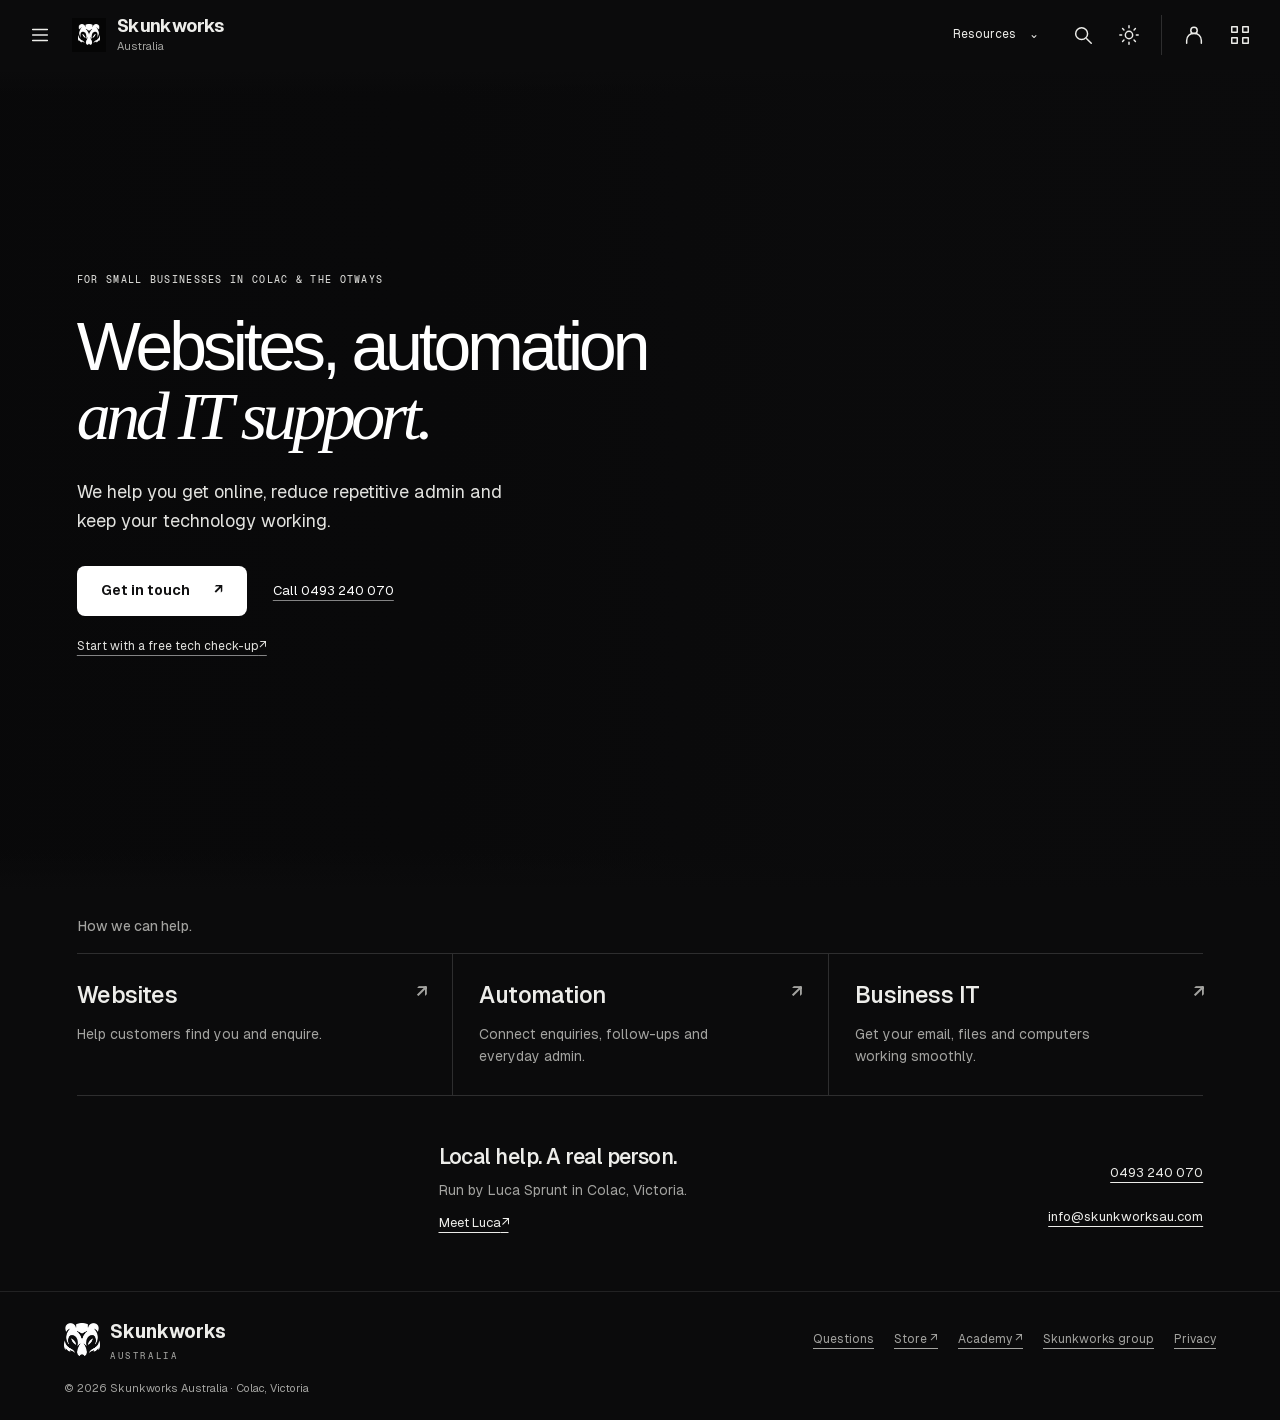
==== commit 90c0a218: "Link Colac business survey from the Resources menu Co-Authored-By: Claude Sonnet 5.5 <noreply@anthro" ====
--- a/index.html
+++ b/index.html
@@ -1,4 +1,4 @@
-<!doctype html><html lang="en-AU"><head><meta charset="utf-8"><meta http-equiv="Content-Security-Policy" content="default-src 'self'; script-src 'self'; style-src 'self'; img-src 'self' data:; font-src 'self'; connect-src 'self' https://formsubmit.co; form-action 'self' https://formsubmit.co; base-uri 'self'; object-src 'none'; frame-src 'none'; manifest-src 'self'; worker-src 'none'; upgrade-insecure-requests"><meta name="referrer" content="strict-origin-when-cross-origin"><meta name="viewport" content="width=device-width,initial-scale=1"><title>Websites, automation & IT support | Skunkworks Australia</title><link rel="icon" href="assets/favicon.png"><meta name="description" content="Websites, automation and IT support for small businesses in Colac and the Otways. Get in touch with Luca or start with a free tech check-up."><meta name="theme-color" content="#0b0b0c"><link rel="canonical" href="https://www.skunkworksau.com/"><link rel="apple-touch-icon" href="assets/apple-touch-icon.png"><meta property="og:title" content="Websites, automation &amp; IT support | Skunkworks Australia"><meta property="og:description" content="Websites, automation and IT support for small businesses in Colac and the Otways. Get in touch with Luca or start with a free tech check-up."><meta property="og:type" content="website"><meta property="og:url" content="https://www.skunkworksau.com/"><meta property="og:image" content="https://www.skunkworksau.com/assets/og.jpg"><meta name="twitter:card" content="summary_large_image"><link rel="preload" href="assets/fonts/Geist-Variable.woff2" as="font" type="font/woff2" crossorigin><link rel="stylesheet" href="tokens.css"><link rel="stylesheet" href="clarity.css"><link rel="stylesheet" href="pages.css"><link rel="stylesheet" href="production.css"><link rel="stylesheet" href="home.css"><link rel="stylesheet" href="header.css"><script src="theme.js"></script></head><body class="minimal-home"><a class="skip" href="#main">Skip to content</a><header class="site-header brand-header"><button data-menu-button class="menu-toggle header-icon" aria-expanded="false" aria-controls="site-navigation" aria-label="Open navigation"><svg viewBox="0 0 24 24" width="22" height="22" fill="none" stroke="currentColor" stroke-width="1.6" stroke-linecap="round" stroke-linejoin="round" aria-hidden="true"><path d="M4 6h16M4 12h16M4 18h16"/></svg></button><a class="brand" href="index.html" aria-label="Skunkworks Australia home"><span class="brand-mark"><img src="assets/skunk-mark.png" alt=""></span><span><strong>Skunkworks</strong><small>Australia</small></span></a><div class="header-space"></div><details class="services-menu header-resources"><summary>Resources <span aria-hidden="true">⌄</span></summary><div class="header-panel"><a href="services.html">All services</a><a href="checkup.html">Free tech check-up</a><a href="services.html#faq">Questions & answers</a><a href="about.html">About Skunkworks</a><a href="contact.html">Get in touch</a><a href="privacy.html">Privacy</a></div></details><div class="header-tools"><button class="header-icon" type="button" data-open-search aria-label="Search the website"><svg viewBox="0 0 24 24" width="22" height="22" fill="none" stroke="currentColor" stroke-width="1.6" stroke-linecap="round" stroke-linejoin="round" aria-hidden="true"><circle cx="10.5" cy="10.5" r="6.5"/><path d="m16 16 5 5"/></svg></button><button class="header-icon" type="button" data-theme-toggle aria-label="Switch to light theme" aria-pressed="false"><svg viewBox="0 0 24 24" width="22" height="22" fill="none" stroke="currentColor" stroke-width="1.6" stroke-linecap="round" stroke-linejoin="round" aria-hidden="true"><circle cx="12" cy="12" r="4"/><path d="M12 2v2m0 16v2M2 12h2m16 0h2M5 5l1.5 1.5m11 11L19 19M5 19l1.5-1.5m11-11L19 5"/></svg></button><span class="header-divider" aria-hidden="true"></span><details class="header-contact"><summary class="header-icon" aria-label="Contact Skunkworks"><svg viewBox="0 0 24 24" width="22" height="22" fill="none" stroke="currentColor" stroke-width="1.6" stroke-linecap="round" stroke-linejoin="round" aria-hidden="true"><circle cx="12" cy="7" r="3.5"/><path d="M4 21v-3a8 8 0 0 1 16 0v3"/></svg></summary><div class="header-panel"><h2>Get in touch</h2><a href="contact.html">Send an enquiry</a><a href="tel:+61493240070">Call 0493 240 070</a><a href="mailto:info@skunkworksau.com">Email Luca</a></div></details><details class="header-ecosystem"><summary class="header-icon" aria-label="Skunkworks ecosystem"><svg viewBox="0 0 24 24" width="22" height="22" fill="none" stroke="currentColor" stroke-width="1.6" stroke-linecap="round" stroke-linejoin="round" aria-hidden="true"><path d="M3 3h6v6H3zM15 3h6v6h-6zM3 15h6v6H3zM15 15h6v6h-6z"/></svg></summary><div class="header-panel"><h2>Explore Skunkworks</h2><a href="https://www.skunkworksau.com/">Skunkworks Australia</a><a href="https://store.skunkworksau.com/">Store ↗</a><a href="https://www.skunkworksacademy.com/">Academy ↗</a><a href="https://skunkworks.africa/">Skunkworks Africa ↗</a></div></details></div><nav data-mobile-menu id="site-navigation" aria-label="Main navigation"><h2>Explore</h2><a href="index.html" aria-current="page">Home</a><a href="websites.html">Websites</a><a href="automation.html">Automation & AI</a><a href="business-it.html">Business IT</a><a href="checkup.html">Free tech check-up</a><a href="about.html">About</a><a href="contact.html">Get in touch</a><a href="services.html#faq">Questions</a><div class="drawer-group"><a href="https://store.skunkworksau.com/">Store ↗</a><a href="https://www.skunkworksacademy.com/">Academy ↗</a><a href="https://skunkworks.africa/">Skunkworks Africa ↗</a></div></nav></header><main id="main" tabindex="-1">
+<!doctype html><html lang="en-AU"><head><meta charset="utf-8"><meta http-equiv="Content-Security-Policy" content="default-src 'self'; script-src 'self'; style-src 'self'; img-src 'self' data:; font-src 'self'; connect-src 'self' https://formsubmit.co; form-action 'self' https://formsubmit.co; base-uri 'self'; object-src 'none'; frame-src 'none'; manifest-src 'self'; worker-src 'none'; upgrade-insecure-requests"><meta name="referrer" content="strict-origin-when-cross-origin"><meta name="viewport" content="width=device-width,initial-scale=1"><title>Websites, automation & IT support | Skunkworks Australia</title><link rel="icon" href="assets/favicon.png"><meta name="description" content="Websites, automation and IT support for small businesses in Colac and the Otways. Get in touch with Luca or start with a free tech check-up."><meta name="theme-color" content="#0b0b0c"><link rel="canonical" href="https://www.skunkworksau.com/"><link rel="apple-touch-icon" href="assets/apple-touch-icon.png"><meta property="og:title" content="Websites, automation &amp; IT support | Skunkworks Australia"><meta property="og:description" content="Websites, automation and IT support for small businesses in Colac and the Otways. Get in touch with Luca or start with a free tech check-up."><meta property="og:type" content="website"><meta property="og:url" content="https://www.skunkworksau.com/"><meta property="og:image" content="https://www.skunkworksau.com/assets/og.jpg"><meta name="twitter:card" content="summary_large_image"><link rel="preload" href="assets/fonts/Geist-Variable.woff2" as="font" type="font/woff2" crossorigin><link rel="stylesheet" href="tokens.css"><link rel="stylesheet" href="clarity.css"><link rel="stylesheet" href="pages.css"><link rel="stylesheet" href="production.css"><link rel="stylesheet" href="home.css"><link rel="stylesheet" href="header.css"><script src="theme.js"></script></head><body class="minimal-home"><a class="skip" href="#main">Skip to content</a><header class="site-header brand-header"><button data-menu-button class="menu-toggle header-icon" aria-expanded="false" aria-controls="site-navigation" aria-label="Open navigation"><svg viewBox="0 0 24 24" width="22" height="22" fill="none" stroke="currentColor" stroke-width="1.6" stroke-linecap="round" stroke-linejoin="round" aria-hidden="true"><path d="M4 6h16M4 12h16M4 18h16"/></svg></button><a class="brand" href="index.html" aria-label="Skunkworks Australia home"><span class="brand-mark"><img src="assets/skunk-mark.png" alt=""></span><span><strong>Skunkworks</strong><small>Australia</small></span></a><div class="header-space"></div><details class="services-menu header-resources"><summary>Resources <span aria-hidden="true">⌄</span></summary><div class="header-panel"><a href="services.html">All services</a><a href="checkup.html">Free tech check-up</a><a href="colac-business-survey.html">Colac business survey</a><a href="services.html#faq">Questions & answers</a><a href="about.html">About Skunkworks</a><a href="contact.html">Get in touch</a><a href="privacy.html">Privacy</a></div></details><div class="header-tools"><button class="header-icon" type="button" data-open-search aria-label="Search the website"><svg viewBox="0 0 24 24" width="22" height="22" fill="none" stroke="currentColor" stroke-width="1.6" stroke-linecap="round" stroke-linejoin="round" aria-hidden="true"><circle cx="10.5" cy="10.5" r="6.5"/><path d="m16 16 5 5"/></svg></button><button class="header-icon" type="button" data-theme-toggle aria-label="Switch to light theme" aria-pressed="false"><svg viewBox="0 0 24 24" width="22" height="22" fill="none" stroke="currentColor" stroke-width="1.6" stroke-linecap="round" stroke-linejoin="round" aria-hidden="true"><circle cx="12" cy="12" r="4"/><path d="M12 2v2m0 16v2M2 12h2m16 0h2M5 5l1.5 1.5m11 11L19 19M5 19l1.5-1.5m11-11L19 5"/></svg></button><span class="header-divider" aria-hidden="true"></span><details class="header-contact"><summary class="header-icon" aria-label="Contact Skunkworks"><svg viewBox="0 0 24 24" width="22" height="22" fill="none" stroke="currentColor" stroke-width="1.6" stroke-linecap="round" stroke-linejoin="round" aria-hidden="true"><circle cx="12" cy="7" r="3.5"/><path d="M4 21v-3a8 8 0 0 1 16 0v3"/></svg></summary><div class="header-panel"><h2>Get in touch</h2><a href="contact.html">Send an enquiry</a><a href="tel:+61493240070">Call 0493 240 070</a><a href="mailto:info@skunkworksau.com">Email Luca</a></div></details><details class="header-ecosystem"><summary class="header-icon" aria-label="Skunkworks ecosystem"><svg viewBox="0 0 24 24" width="22" height="22" fill="none" stroke="currentColor" stroke-width="1.6" stroke-linecap="round" stroke-linejoin="round" aria-hidden="true"><path d="M3 3h6v6H3zM15 3h6v6h-6zM3 15h6v6H3zM15 15h6v6h-6z"/></svg></summary><div class="header-panel"><h2>Explore Skunkworks</h2><a href="https://www.skunkworksau.com/">Skunkworks Australia</a><a href="https://store.skunkworksau.com/">Store ↗</a><a href="https://www.skunkworksacademy.com/">Academy ↗</a><a href="https://skunkworks.africa/">Skunkworks Africa ↗</a></div></details></div><nav data-mobile-menu id="site-navigation" aria-label="Main navigation"><h2>Explore</h2><a href="index.html" aria-current="page">Home</a><a href="websites.html">Websites</a><a href="automation.html">Automation & AI</a><a href="business-it.html">Business IT</a><a href="checkup.html">Free tech check-up</a><a href="about.html">About</a><a href="contact.html">Get in touch</a><a href="services.html#faq">Questions</a><div class="drawer-group"><a href="https://store.skunkworksau.com/">Store ↗</a><a href="https://www.skunkworksacademy.com/">Academy ↗</a><a href="https://skunkworks.africa/">Skunkworks Africa ↗</a></div></nav></header><main id="main" tabindex="-1">
 <section class="landing-hero" id="top">
 <picture class="landing-hero-media" aria-hidden="true"><source media="(max-width:800px)" srcset="assets/workspace-hero-mobile.webp"><img src="assets/workspace-hero.webp" srcset="assets/workspace-hero-small.webp 1000w, assets/workspace-hero.webp 1672w" sizes="(max-width:1280px) 100vw, 1280px" width="1672" height="941" alt="" fetchpriority="high" decoding="async"></picture>
 <div class="landing-hero-copy">
--- a/production.css
+++ b/production.css
@@ -14,3 +14,5 @@
 #enquiry-form input,#enquiry-form textarea,#enquiry-form select{max-width:100%;min-width:0;font-size:16px}
 @media(max-width:800px){.site-header .header-direct>a{min-width:42px;font-size:12px}.site-header .menu-toggle{font-size:12px}.form-grid{grid-template-columns:minmax(0,1fr)}}
 @media(max-width:800px){.ecosystem{padding-block:30px}.ecosystem-links{grid-template-columns:1fr;gap:10px}.ecosystem-links>a{padding:15px;font-size:16px}.ecosystem-links span{margin-top:6px}.legacy-service{grid-template-columns:1fr;gap:17px;padding-block:27px}.legacy-service h2{font-size:26px}.legacy-service p,.legacy-service li{font-size:14px}.pgrid{grid-template-columns:repeat(2,minmax(0,1fr));padding:0 12px 12px;gap:8px}.pgrid a{padding:12px;min-height:78px}.pgrid b{font-size:12px}.pgrid span{font-size:8px}.group-platforms summary{font-size:14px;padding:16px}.group-platforms>p{font-size:14px}.site-header .services-menu>div{max-height:none;overflow:visible}.topic-links{gap:9px}.topic-links a{font-size:12px;width:100%}.enquiry-details{padding-inline:12px}}
+
+.survey-layout{align-items:start}.survey-copy h2{font-size:clamp(26px,2.6vw,38px);font-weight:550;letter-spacing:-.04em;line-height:1.1;margin:0 0 18px}.survey-copy>p{font-size:15px;line-height:1.7;color:var(--site-muted);max-width:620px}.survey-qr{width:240px;max-width:100%;margin:18px 0 22px;padding:10px;background:#fff;border-radius:10px}.survey-qr img{display:block;width:100%;height:auto}.survey-aside .button{margin-bottom:6px}.topic-chip{display:flex;align-items:center;min-height:44px;padding:12px 16px;border:1px solid var(--site-line-strong);border-radius:7px;font-size:13px}
